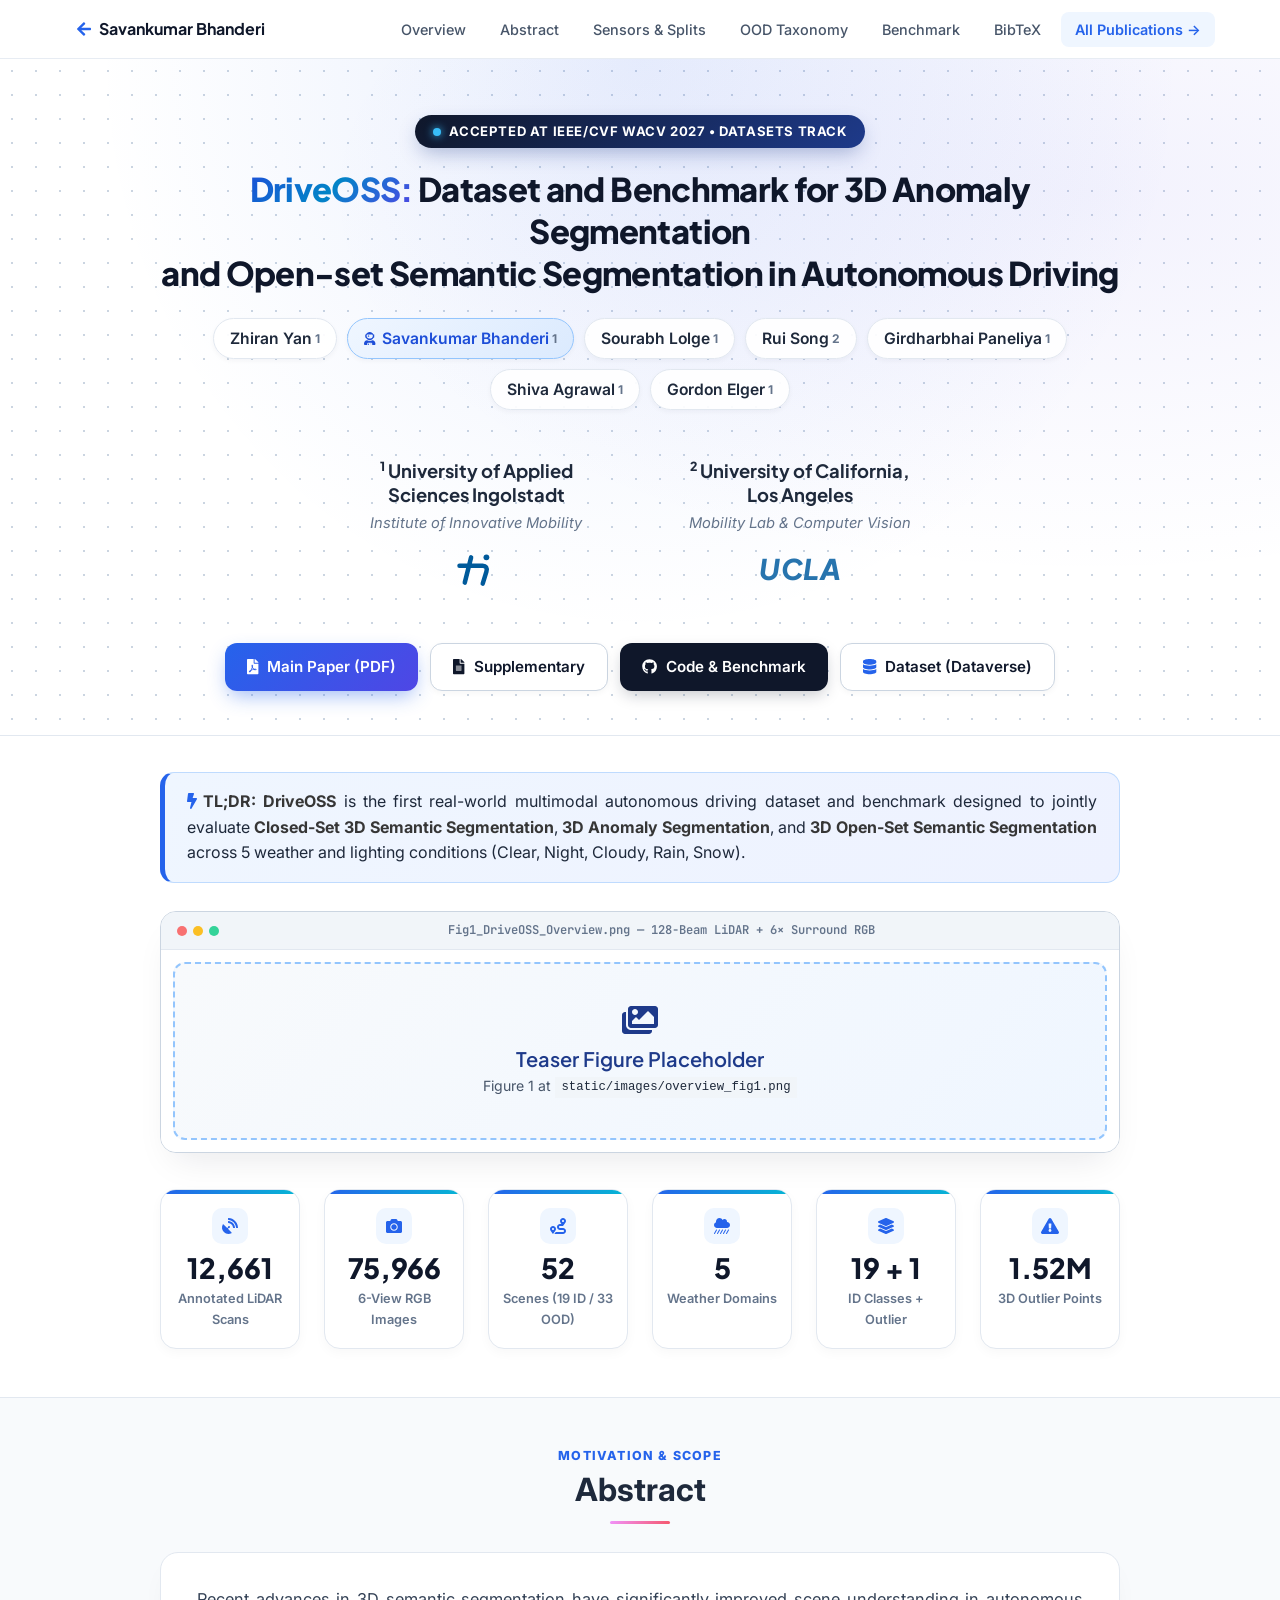
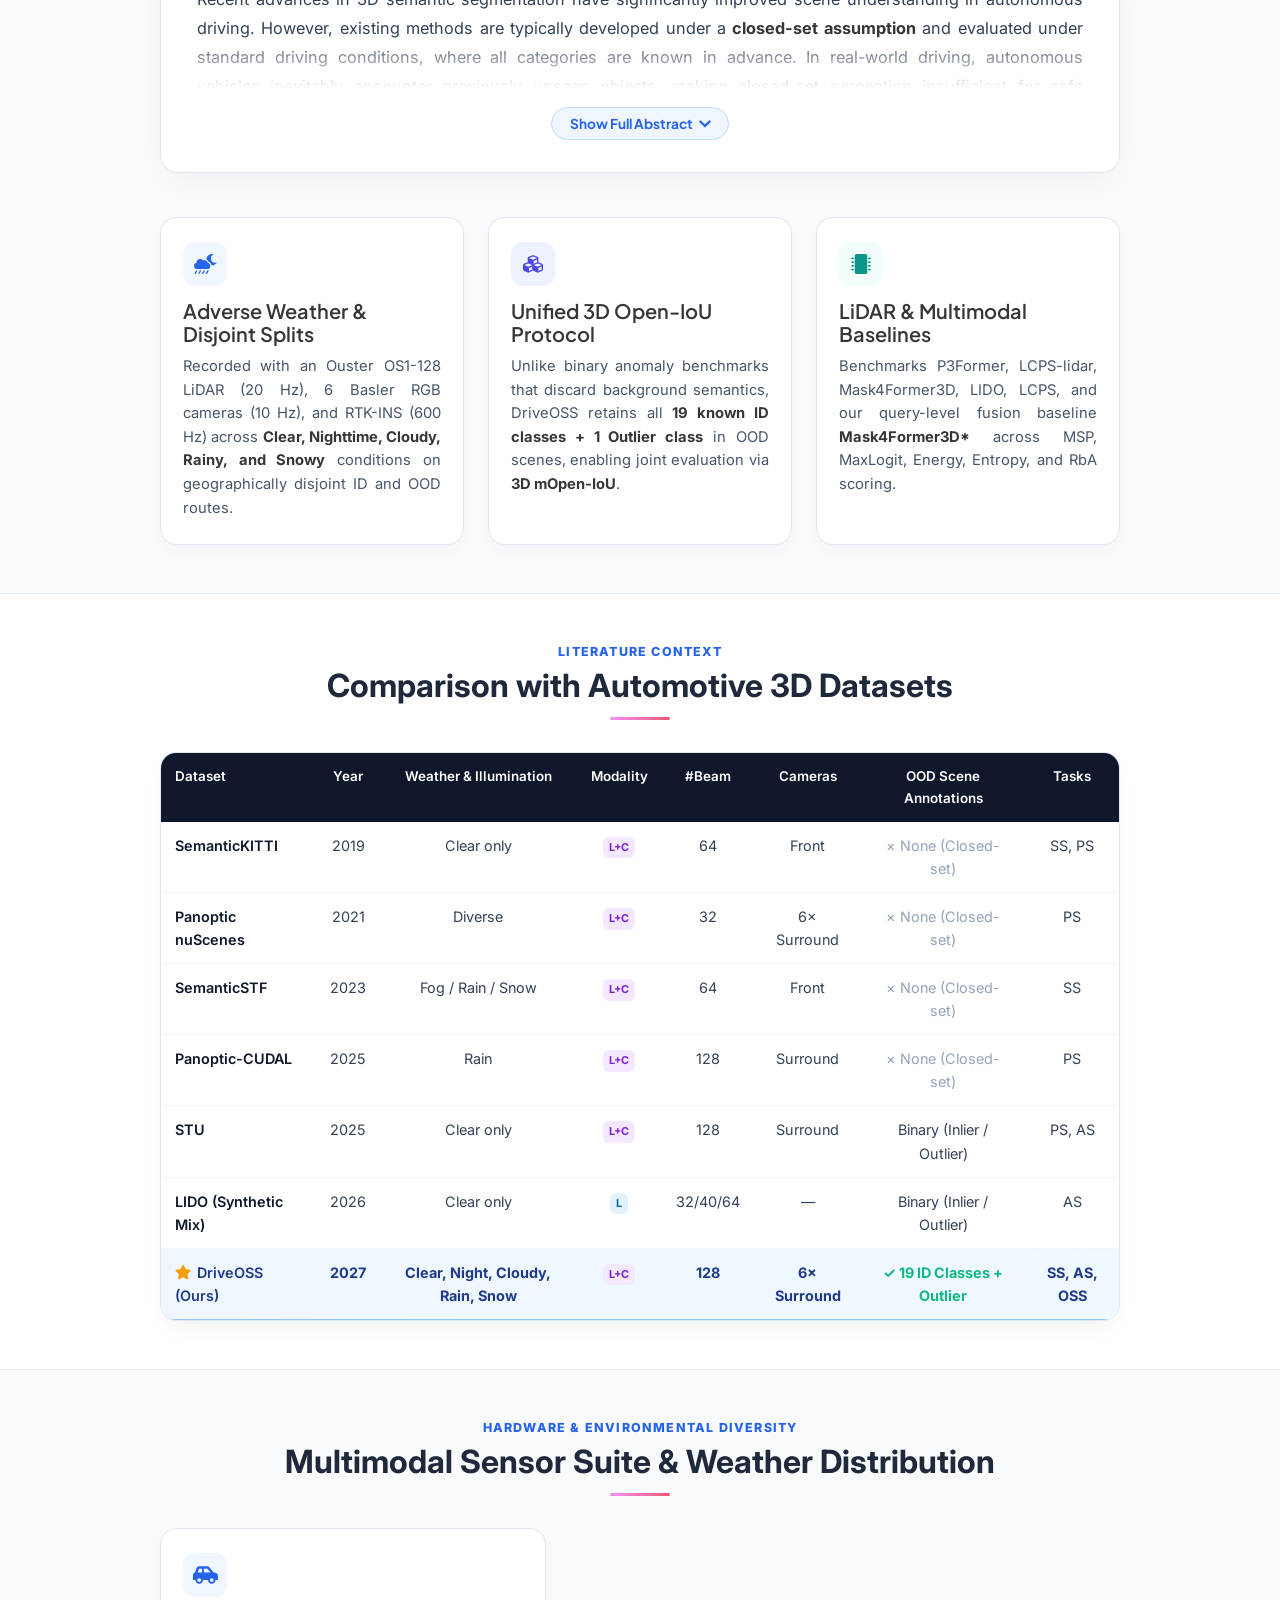
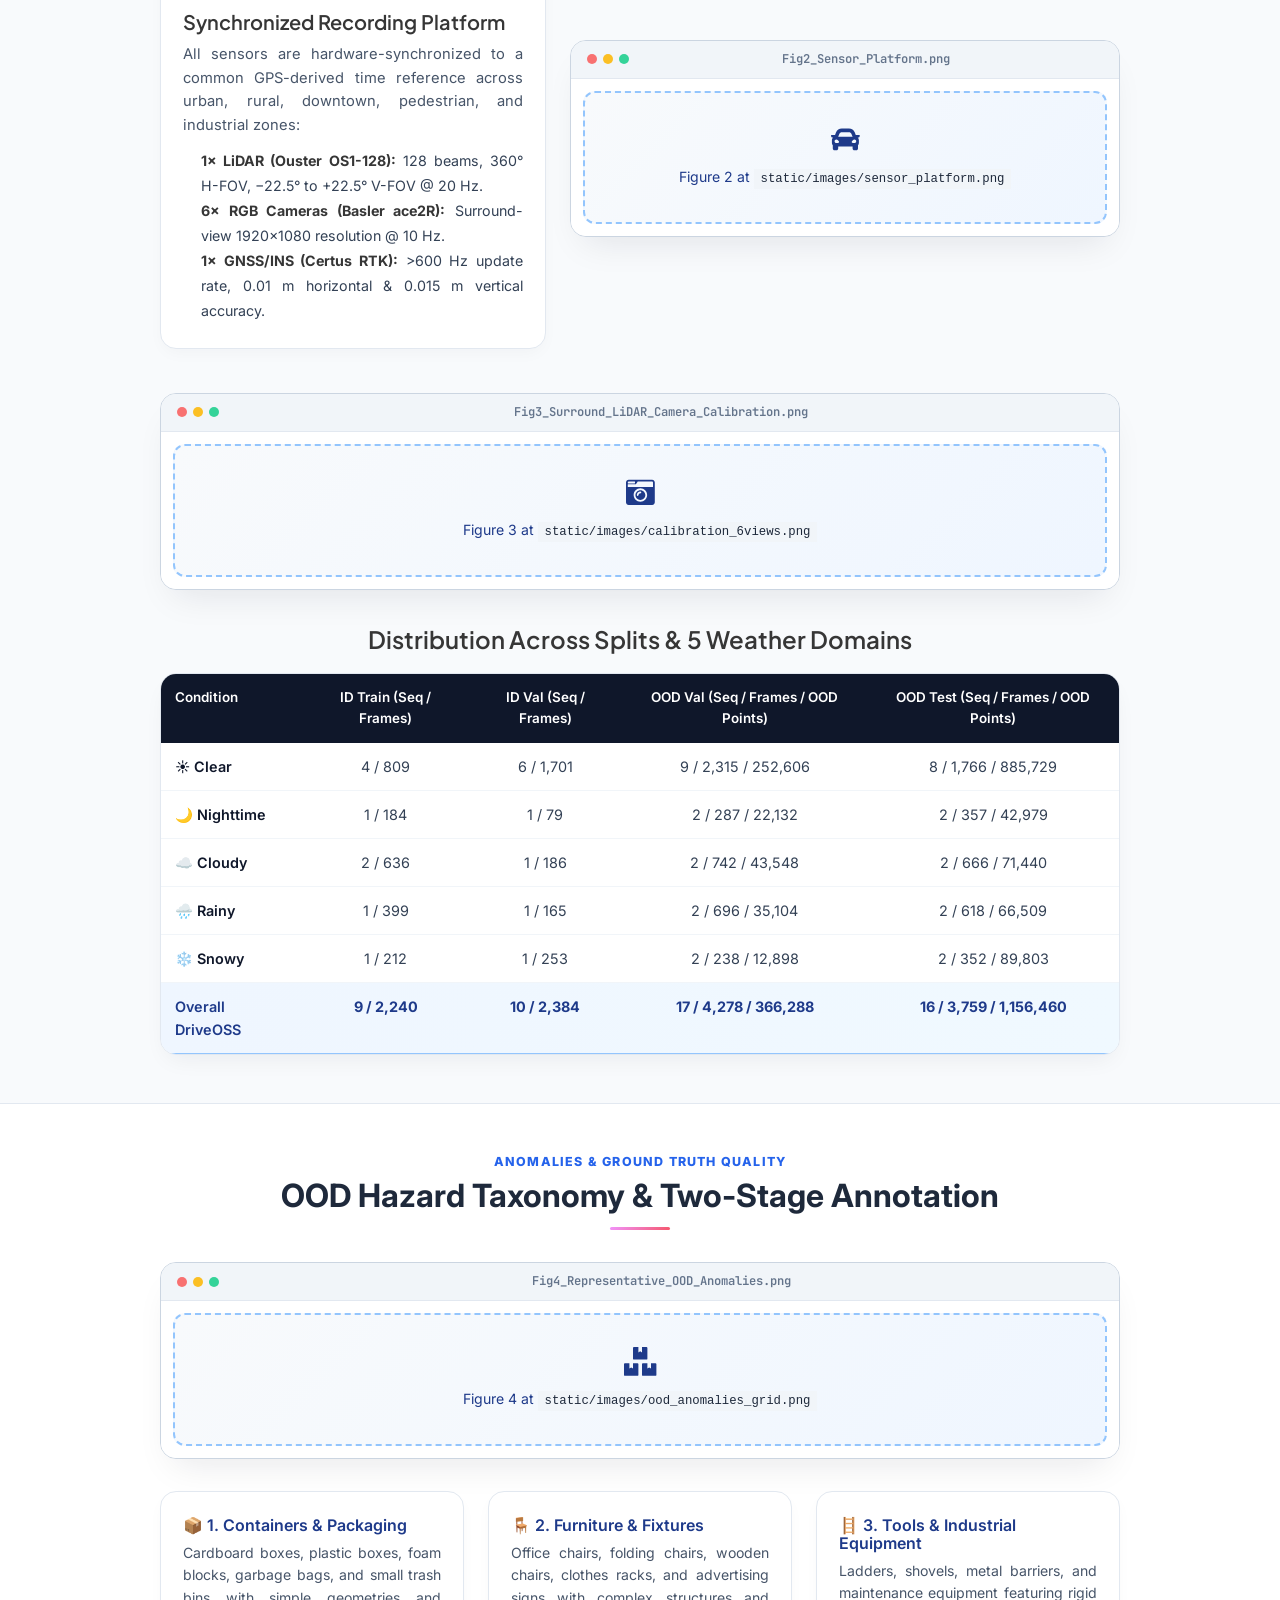
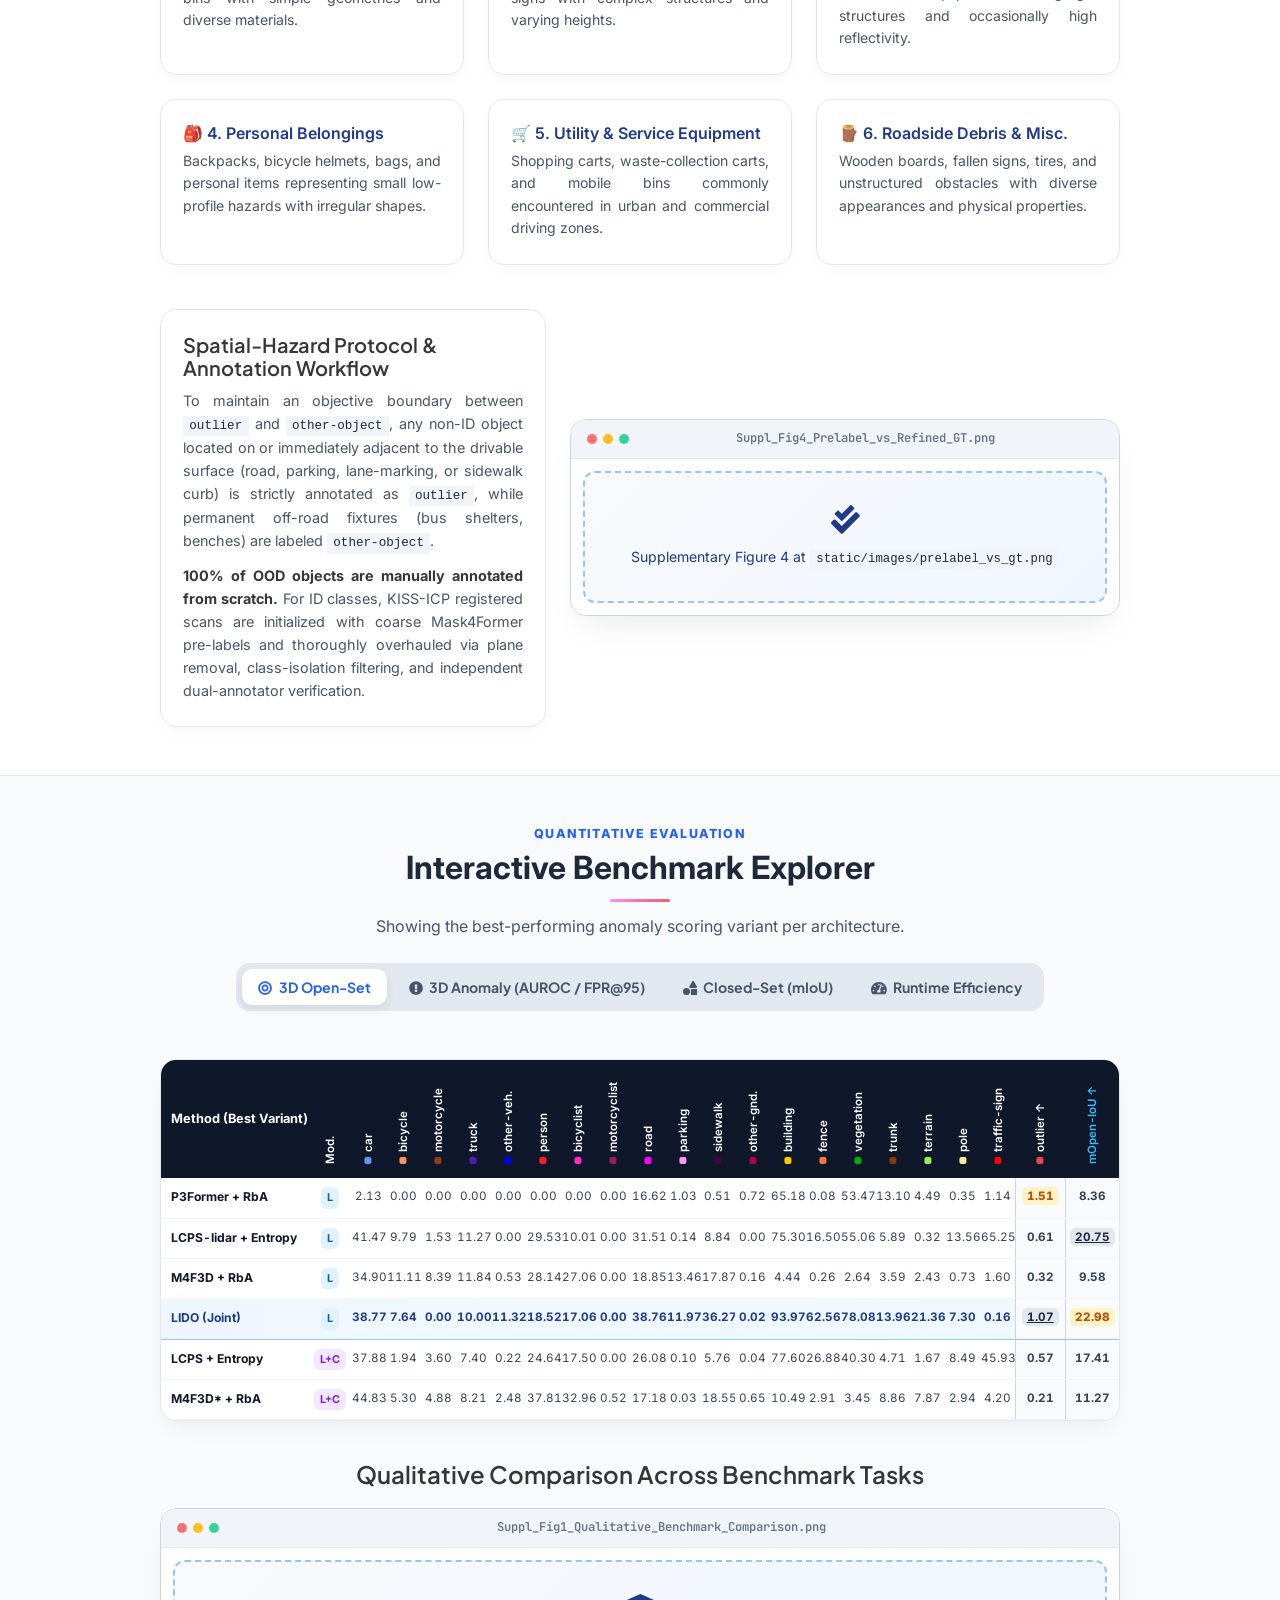
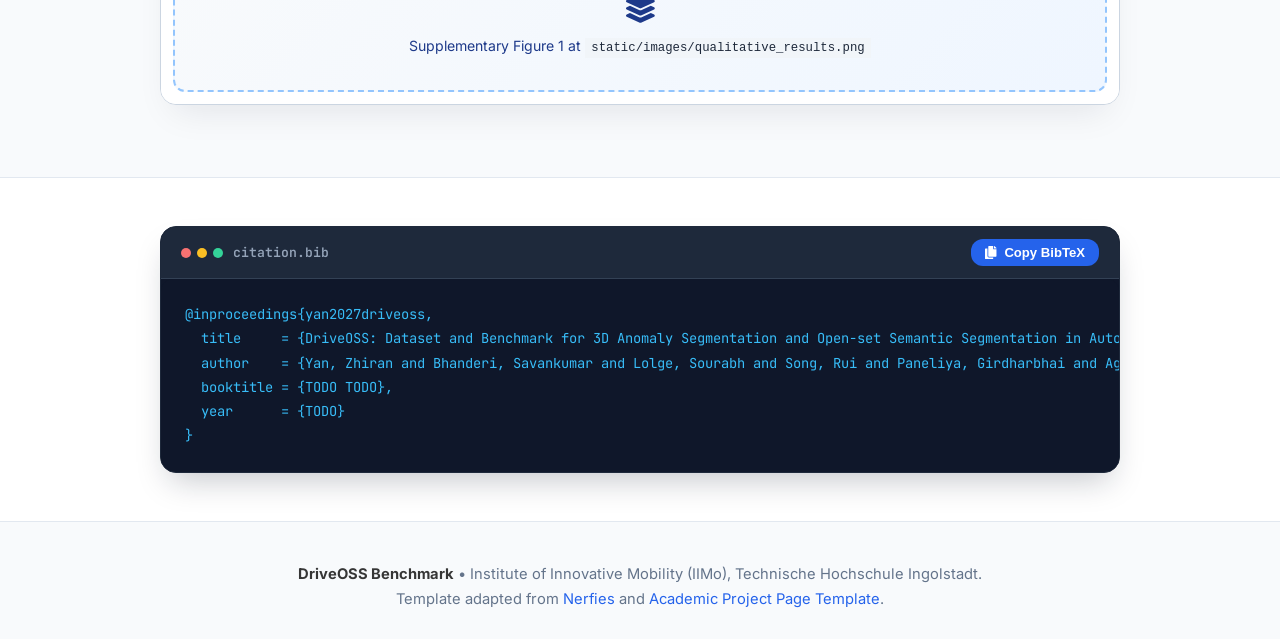
==== publications/2027/driveoss/index.html @ aa3de561 "Update abstract and section headings in index.html" ====
<!DOCTYPE html>
<html lang="en">
<head>
  <meta charset="utf-8">
  <meta name="description" content="DriveOSS: Dataset and Benchmark for 3D Anomaly Segmentation and Open-set Semantic Segmentation in Autonomous Driving (WACV 2027)">
  <meta name="keywords" content="DriveOSS, 3D Open-Set Segmentation, 3D Anomaly Segmentation, LiDAR, Autonomous Driving, WACV 2027">
  <meta name="viewport" content="width=device-width, initial-scale=1">
  <title>DriveOSS | WACV 2027 Dataset & Benchmark</title>

  <!-- Modern Typography -->
  <link rel="preconnect" href="https://fonts.googleapis.com">
  <link rel="preconnect" href="https://fonts.gstatic.com" crossorigin>
  <link href="https://fonts.googleapis.com/css2?family=Inter:ital,wght@0,400;0,500;0,600;0,700;1,400&family=JetBrains+Mono:wght@400;500&family=Plus+Jakarta+Sans:wght@600;700;800&display=swap" rel="stylesheet">

  <!-- Existing Template Dependencies -->
  <link rel="stylesheet" href="static/css/bulma.min.css">
  <link rel="stylesheet" href="static/css/bulma-carousel.min.css">
  <link rel="stylesheet" href="static/css/bulma-slider.min.css">
  <link rel="stylesheet" href="static/css/fontawesome.all.min.css">
  <link rel="stylesheet" href="https://cdn.jsdelivr.net/gh/jpswalsh/academicons@1/css/academicons.min.css">
  <link rel="stylesheet" href="static/css/index.css">

  <style>
    :root {
      --brand-dark: #0f172a;
      --brand-primary: #2563eb;
      --brand-indigo: #4f46e5;
      --surface-bg: #f8fafc;
      --border-subtle: #e2e8f0;
      --text-main: #0f172a;
      --text-muted: #475569;
    }

    body {
      font-family: 'Inter', -apple-system, BlinkMacSystemFont, sans-serif;
      color: var(--text-main);
      background-color: #ffffff;
      overflow-x: hidden;
    }

    h1, h2, h3, h4, .font-heading {
      font-family: 'Plus Jakarta Sans', sans-serif !important;
    }

    /* GLOBAL JUSTIFIED TEXT */
    .abstract-card p,
    .pillar-card p,
    .tldr-banner,
    .justified-text {
      text-align: justify;
      hyphens: auto;
      -webkit-hyphens: auto;
    }

    /* 1. FLOATING GLASS NAVBAR */
    .glass-nav {
      position: sticky;
      top: 0;
      z-index: 1000;
      background: rgba(255, 255, 255, 0.88);
      backdrop-filter: blur(14px);
      -webkit-backdrop-filter: blur(14px);
      border-bottom: 1px solid rgba(226, 232, 240, 0.8);
      padding: 0.65rem 1.5rem;
    }
    .nav-container {
      max-width: 1150px;
      margin: 0 auto;
      display: flex;
      justify-content: space-between;
      align-items: center;
    }
    .nav-brand {
      font-family: 'Plus Jakarta Sans', sans-serif;
      font-weight: 700;
      font-size: 1rem;
      color: var(--brand-dark);
      text-decoration: none;
      display: inline-flex;
      align-items: center;
      gap: 8px;
      padding: 6px 12px;
      border-radius: 8px;
      transition: background 0.2s;
    }
    .nav-brand:hover {
      background: #f1f5f9;
      color: var(--brand-primary);
    }
    .nav-links {
      display: flex;
      gap: 6px;
      align-items: center;
    }
    .nav-links a {
      color: var(--text-muted);
      font-weight: 500;
      font-size: 0.9rem;
      padding: 6px 14px;
      border-radius: 8px;
      text-decoration: none;
      transition: all 0.2s;
    }
    .nav-links a:hover {
      color: var(--brand-primary);
      background: #f1f5f9;
    }
    .nav-links a.nav-cta {
      background: #eff6ff;
      color: var(--brand-primary);
      font-weight: 600;
    }

    /* 2. ARCHITECTURAL HERO SECTION */
    .hero-mesh {
      position: relative;
      background-color: #ffffff;
      background-image: 
        radial-gradient(at 50% 0%, rgba(37, 99, 235, 0.10) 0px, transparent 60%),
        radial-gradient(at 85% 20%, rgba(79, 70, 229, 0.07) 0px, transparent 50%),
        radial-gradient(#cbd5e1 1px, transparent 1px);
      background-size: 100% 100%, 100% 100%, 24px 24px;
      padding: 3.5rem 1.5rem 2.75rem;
      border-bottom: 1px solid var(--border-subtle);
    }

    .conf-badge {
      display: inline-flex;
      align-items: center;
      gap: 8px;
      background: linear-gradient(135deg, #0f172a 0%, #1e3a8a 100%);
      color: #ffffff;
      padding: 6px 18px;
      border-radius: 999px;
      font-size: 0.82rem;
      font-weight: 700;
      letter-spacing: 0.6px;
      text-transform: uppercase;
      box-shadow: 0 8px 20px -4px rgba(30, 58, 138, 0.35);
      margin-bottom: 1.25rem;
    }
    .conf-badge .dot {
      width: 8px;
      height: 8px;
      background: #38bdf8;
      border-radius: 50%;
      box-shadow: 0 0 8px #38bdf8;
    }

    /* 2-Line Balanced Title */
    .hero-title {
      font-size: 2.05rem !important;
      font-weight: 800 !important;
      line-height: 1.28 !important;
      letter-spacing: -0.02em;
      color: #0f172a;
      max-width: 1080px;
      margin: 0 auto 1.5rem !important;
    }
    .gradient-brand {
      background: linear-gradient(135deg, #1d4ed8 0%, #0284c7 50%, #4f46e5 100%);
      -webkit-background-clip: text;
      -webkit-text-fill-color: transparent;
    }

    /* 3. AUTHOR PILLS WITH LEFT-TO-RIGHT UNDERLINE & LIFT ANIMATION */
    .authors-wrap {
      display: flex;
      flex-wrap: wrap;
      justify-content: center;
      gap: 10px;
      max-width: 960px;
      margin: 0 auto 1.75rem;
    }
    .author-chip {
      position: relative;
      overflow: hidden;
      background: rgba(255, 255, 255, 0.92);
      border: 1px solid #e2e8f0;
      padding: 7px 16px;
      border-radius: 999px;
      font-size: 0.98rem;
      font-weight: 600;
      color: #1e293b;
      box-shadow: 0 2px 5px rgba(15, 23, 42, 0.04);
      cursor: pointer;
      transition: all 0.28s cubic-bezier(0.34, 1.56, 0.64, 1);
      text-decoration: none !important;
      display: inline-flex;
      align-items: center;
    }
    .author-chip span.author-name {
      position: relative;
      z-index: 1;
      transition: color 0.25s ease;
    }
    /* Left-to-Right Animated Underline inside Author Pill */
    .author-chip span.author-name::after {
      content: '';
      position: absolute;
      left: 0;
      bottom: -2px;
      width: 0%;
      height: 2px;
      background: linear-gradient(90deg, #2563eb, #ec4899);
      border-radius: 2px;
      transition: width 0.3s cubic-bezier(0.4, 0, 0.2, 1);
    }
    .author-chip:hover {
      transform: translateY(-4px) scale(1.03);
      border-color: #93c5fd;
      background: #ffffff;
      box-shadow: 0 10px 20px -5px rgba(37, 99, 235, 0.18);
    }
    .author-chip:hover span.author-name {
      color: #2563eb;
    }
    .author-chip:hover span.author-name::after {
      width: 100%;
    }
    .author-chip.is-self {
      background: linear-gradient(135deg, #eff6ff 0%, #dbeafe 100%);
      border-color: #93c5fd;
      color: #1d4ed8;
    }
    .author-chip sup {
      color: #64748b;
      font-weight: 700;
      margin-left: 3px;
      font-size: 0.75rem;
    }

    /* 4. MARKUS-42 STYLE AFFILIATION CARDS WITH PILL HOVER & LEFT-TO-RIGHT SWEEP */
    .affiliations-grid {
      display: flex;
      justify-content: center;
      align-items: stretch;
      flex-wrap: wrap;
      gap: 2.5rem;
      margin: 0.5rem auto 2rem;
      max-width: 780px;
    }
    .affiliation-card {
      position: relative;
      overflow: hidden;
      display: flex;
      flex-direction: column;
      align-items: center;
      justify-content: space-between;
      padding: 1.15rem 2rem;
      border-radius: 16px;
      background: transparent;
      border: 1px solid transparent;
      text-decoration: none !important;
      transition: all 0.3s cubic-bezier(0.4, 0, 0.2, 1);
      min-width: 280px;
      cursor: pointer;
    }
    /* Left-to-Right Bottom Underline Sweep on the Pill */
    .affiliation-card::after {
      content: '';
      position: absolute;
      bottom: 0;
      left: 0;
      width: 0%;
      height: 3.5px;
      background: linear-gradient(90deg, #2563eb 0%, #06b6d4 50%, #ec4899 100%);
      transition: width 0.35s cubic-bezier(0.4, 0, 0.2, 1);
    }
    .affiliation-card:hover {
      background: #ffffff;
      border-color: #e2e8f0;
      box-shadow: 0 12px 30px -8px rgba(15, 23, 42, 0.10);
      transform: translateY(-4px);
    }
    .affiliation-card:hover::after {
      width: 100%;
    }
    .affiliation-title {
      font-family: 'Plus Jakarta Sans', sans-serif;
      font-size: 1.15rem;
      font-weight: 700;
      color: #1e293b !important;
      line-height: 1.32;
      text-align: center;
      margin-bottom: 0.3rem;
      transition: color 0.25s ease;
    }
    .affiliation-card:hover .affiliation-title {
      color: #2563eb !important;
    }
    .affiliation-title sup {
      font-size: 0.78rem;
      font-weight: 800;
      margin-right: 3px;
    }
    .affiliation-dept {
      font-family: 'Inter', sans-serif;
      font-size: 0.92rem;
      font-style: italic;
      color: #64748b !important;
      text-align: center;
      margin-bottom: 0.85rem;
      transition: color 0.25s ease;
    }
    .affiliation-card:hover .affiliation-dept {
      color: #1e293b !important;
    }
    .affiliation-logo {
      height: 42px;
      width: 100%;
      display: flex;
      align-items: center;
      justify-content: center;
      margin: 0 auto;
    }
    .affiliation-logo svg,
    .affiliation-logo img {
      height: 38px;
      width: auto;
      display: block;
      margin: 0 auto;
      transition: transform 0.25s ease;
    }
    .affiliation-card:hover .affiliation-logo svg,
    .affiliation-card:hover .affiliation-logo img {
      transform: scale(1.06);
    }

    /* 5. ACTION BUTTONS */
    .cta-group {
      display: flex;
      flex-wrap: wrap;
      justify-content: center;
      gap: 12px;
    }
    .btn-modern {
      display: inline-flex;
      align-items: center;
      gap: 9px;
      padding: 11px 22px;
      border-radius: 12px;
      font-weight: 600;
      font-size: 0.95rem;
      text-decoration: none !important;
      transition: all 0.25s cubic-bezier(0.4, 0, 0.2, 1);
    }
    .btn-modern:hover { transform: translateY(-3px); }
    .btn-primary-grad {
      background: linear-gradient(135deg, #2563eb 0%, #4f46e5 100%);
      color: #ffffff !important;
      box-shadow: 0 8px 20px -4px rgba(37, 99, 235, 0.45);
    }
    .btn-dark-sleek {
      background: #0f172a;
      color: #ffffff !important;
      box-shadow: 0 6px 16px -3px rgba(15, 23, 42, 0.25);
    }
    .btn-outline-glass {
      background: #ffffff;
      color: #0f172a !important;
      border: 1.5px solid #cbd5e1;
      box-shadow: 0 2px 6px rgba(0,0,0,0.04);
    }
    .btn-outline-glass:hover {
      border-color: #2563eb;
      color: #2563eb !important;
    }

    /* 6. SHOWCASE MEDIA FRAMES */
    .media-window {
      background: #ffffff;
      border-radius: 16px;
      border: 1px solid #cbd5e1;
      box-shadow: 0 18px 36px -14px rgba(15, 23, 42, 0.10);
      overflow: hidden;
      margin-bottom: 1.5rem;
    }
    .media-window-bar {
      background: #f1f5f9;
      padding: 9px 16px;
      border-bottom: 1px solid #e2e8f0;
      display: flex;
      align-items: center;
      justify-content: space-between;
    }
    .window-dots { display: flex; gap: 6px; }
    .window-dots span { width: 10px; height: 10px; border-radius: 50%; }
    .dot-red { background: #f87171; }
    .dot-amber { background: #fbbf24; }
    .dot-green { background: #34d399; }
    .window-title {
      font-size: 0.76rem;
      font-weight: 600;
      color: #64748b;
      font-family: 'JetBrains Mono', monospace;
    }
    .media-body { padding: 12px; background: #ffffff; }
    .media-body img { width: 100%; border-radius: 8px; display: block; }
    .img-fallback {
      background: linear-gradient(135deg, #f8fafc 0%, #eff6ff 100%);
      border: 2px dashed #93c5fd;
      border-radius: 12px;
      padding: 2.5rem 1.5rem;
      text-align: center;
      color: #1e3a8a;
    }

    /* 7. METRIC BENTO CARDS */
    .metric-bento {
      background: #ffffff;
      border-radius: 16px;
      padding: 18px 12px;
      border: 1px solid #e2e8f0;
      box-shadow: 0 4px 12px rgba(0, 0, 0, 0.03);
      text-align: center;
      height: 100%;
      transition: all 0.25s ease;
      position: relative;
      overflow: hidden;
    }
    .metric-bento::before {
      content: '';
      position: absolute;
      top: 0; left: 0; right: 0; height: 4px;
      background: linear-gradient(90deg, #2563eb, #06b6d4);
    }
    .metric-bento:hover {
      transform: translateY(-4px);
      box-shadow: 0 12px 24px -6px rgba(37, 99, 235, 0.14);
      border-color: #bfdbfe;
    }
    .metric-icon {
      width: 36px; height: 36px; border-radius: 10px;
      background: #eff6ff; color: #2563eb;
      display: inline-flex; align-items: center; justify-content: center;
      font-size: 1rem; margin-bottom: 8px;
    }
    .metric-value {
      font-family: 'Plus Jakarta Sans', sans-serif;
      font-size: 1.75rem; font-weight: 800; color: #0f172a; line-height: 1.15;
    }
    .metric-title {
      font-size: 0.8rem; font-weight: 600; color: #64748b; margin-top: 5px;
    }

    /* 8. EXPANDABLE ABSTRACT & PILLARS */
    .tldr-banner {
      background: linear-gradient(135deg, #eff6ff 0%, #eef2ff 100%);
      border: 1px solid #bfdbfe;
      border-left: 5px solid #2563eb;
      border-radius: 14px;
      padding: 16px 22px;
      margin-bottom: 1.75rem;
      font-size: 1rem;
      color: #1e293b;
    }
    .abstract-card {
      background: #ffffff;
      border-radius: 18px;
      padding: 2rem 2.25rem;
      border: 1px solid #e2e8f0;
      box-shadow: 0 12px 30px -10px rgba(15, 23, 42, 0.06);
      font-size: 1.02rem;
      line-height: 1.78;
      color: #334155;
    }
    .abstract-collapsible {
      position: relative;
      max-height: 110px;
      overflow: hidden;
      transition: max-height 0.45s cubic-bezier(0.4, 0, 0.2, 1);
    }
    .abstract-collapsible.expanded {
      max-height: 900px;
    }
    .abstract-fade {
      position: absolute;
      bottom: 0; left: 0; right: 0; height: 60px;
      background: linear-gradient(to bottom, rgba(255,255,255,0), rgba(255,255,255,1) 90%);
      pointer-events: none;
      transition: opacity 0.3s ease;
    }
    .abstract-collapsible.expanded + .abstract-fade { opacity: 0; }
    .abstract-toggle-wrap { text-align: center; margin-top: 12px; }
    .btn-expand-abstract {
      background: #eff6ff; color: #2563eb; border: 1px solid #bfdbfe;
      padding: 7px 18px; border-radius: 999px;
      font-family: 'Plus Jakarta Sans', sans-serif;
      font-size: 0.85rem; font-weight: 700; cursor: pointer;
      display: inline-flex; align-items: center; gap: 6px;
      transition: all 0.2s ease;
    }
    .btn-expand-abstract:hover { background: #dbeafe; transform: translateY(-1px); }

    .pillar-card {
      background: #ffffff;
      border-radius: 16px;
      padding: 24px 22px;
      border: 1px solid #e2e8f0;
      box-shadow: 0 6px 18px -4px rgba(15, 23, 42, 0.04);
      height: 100%;
      transition: all 0.25s ease;
    }
    .pillar-card:hover {
      transform: translateY(-4px);
      border-color: #93c5fd;
      box-shadow: 0 14px 28px -8px rgba(37, 99, 235, 0.12);
    }
    .pillar-icon-box {
      width: 44px; height: 44px; border-radius: 12px;
      display: inline-flex; align-items: center; justify-content: center;
      font-size: 1.25rem; margin-bottom: 14px;
    }
    .icon-blue { background: #eff6ff; color: #2563eb; }
    .icon-indigo { background: #eef2ff; color: #4f46e5; }
    .icon-teal { background: #f0fdfa; color: #0d9488; }

    /* 9. BENCHMARK TABLES (ZERO HORIZONTAL SCROLL ON 19-CLASS OPEN-SET) */
    .section-bg-slate {
      background-color: #f8fafc;
      border-top: 1px solid #e2e8f0;
      border-bottom: 1px solid #e2e8f0;
    }
    .section-eyebrow {
      text-transform: uppercase;
      letter-spacing: 1.2px;
      font-size: 0.78rem;
      font-weight: 800;
      color: #2563eb;
      margin-bottom: 6px;
      display: block;
    }
    .pill-tabs {
      display: inline-flex;
      flex-wrap: wrap;
      justify-content: center;
      gap: 6px;
      background: #e2e8f0;
      padding: 6px;
      border-radius: 14px;
      margin-bottom: 1.5rem;
    }
    .pill-tab-btn {
      background: transparent; border: none; color: #475569;
      font-family: 'Plus Jakarta Sans', sans-serif;
      font-weight: 700; font-size: 0.88rem;
      padding: 9px 16px; border-radius: 10px;
      cursor: pointer; transition: all 0.2s ease;
    }
    .pill-tab-btn.active {
      background: #ffffff; color: #2563eb;
      box-shadow: 0 4px 10px rgba(15, 23, 42, 0.08);
    }
    .tab-pane { display: none; }
    .tab-pane.active { display: block; animation: fadeInUp 0.3s ease-out; }

    .modern-table-card {
      background: #ffffff;
      border-radius: 16px;
      border: 1px solid #e2e8f0;
      box-shadow: 0 10px 25px -8px rgba(15, 23, 42, 0.07);
      overflow: hidden;
    }
    .modern-table {
      width: 100%;
      border-collapse: collapse;
      font-size: 0.9rem;
    }
    .modern-table thead th {
      background: #0f172a; color: #ffffff;
      font-weight: 600; padding: 13px 14px;
      text-align: center; font-size: 0.84rem;
    }
    .modern-table thead th:first-child { text-align: left; }
    .modern-table tbody td {
      padding: 12px 14px; border-bottom: 1px solid #f1f5f9;
      text-align: center; color: #334155;
    }
    .modern-table tbody td:first-child {
      text-align: left; font-weight: 600; color: #0f172a;
    }
    .modern-table tbody tr:hover { background-color: #f8fafc; }
    .ours-row {
      background: linear-gradient(90deg, #eff6ff 0%, #f0f9ff 100%) !important;
      font-weight: 700;
    }
    .ours-row td {
      color: #1e3a8a !important;
      border-top: 1.5px solid #93c5fd !important;
      border-bottom: 1.5px solid #93c5fd !important;
    }

    /* ZERO-SCROLL 22-COLUMN FULL-CLASS TABLE */
    .fit-all-table {
      width: 100%;
      table-layout: fixed;
      border-collapse: collapse;
      font-size: 0.73rem;
      font-variant-numeric: tabular-nums;
    }
    .fit-all-table col.col-method { width: 15.5%; }
    .fit-all-table col.col-mod { width: 4.3%; }
    .fit-all-table col.col-cls { width: 3.65%; }
    .fit-all-table col.col-out { width: 5.2%; }
    .fit-all-table col.col-mean { width: 5.6%; }

    .fit-all-table thead th {
      background: #0f172a;
      color: #ffffff;
      padding: 8px 1px;
      vertical-align: bottom;
      text-align: center;
      border: none;
    }
    .fit-all-table thead th:first-child {
      text-align: left;
      padding-left: 10px;
      vertical-align: middle;
      font-size: 0.8rem;
    }
    .th-vert {
      writing-mode: vertical-rl;
      transform: rotate(180deg);
      white-space: nowrap;
      display: inline-flex;
      align-items: center;
      gap: 5px;
      font-weight: 600;
      font-size: 0.72rem;
      height: 96px;
      margin: 0 auto;
    }
    .cls-dot {
      width: 7px; height: 7px; border-radius: 2px;
      display: inline-block; flex-shrink: 0;
    }
    .fit-all-table tbody td {
      padding: 9px 1px;
      border-bottom: 1px solid #f1f5f9;
      text-align: center;
      color: #334155;
      overflow: hidden;
    }
    .fit-all-table tbody td:first-child {
      text-align: left;
      padding-left: 10px;
      font-weight: 700;
      color: #0f172a;
      white-space: nowrap;
      font-size: 0.76rem;
    }
    .fit-all-table tbody tr:hover { background-color: #f1f5f9; }
    .fit-all-table td.col-summary {
      background: #f8fafc;
      font-weight: 700;
      border-left: 1.5px solid #cbd5e1;
    }

    .tag-mod {
      display: inline-block; padding: 2px 6px;
      border-radius: 6px; font-size: 0.68rem; font-weight: 700;
    }
    .tag-l { background: #e0f2fe; color: #0369a1; }
    .tag-lc { background: #f3e8ff; color: #7e22ce; }
    .check-yes { color: #10b981; font-weight: 700; }
    .check-no { color: #94a3b8; }
    .gold-medal {
      background: #fef3c7; color: #b45309;
      padding: 2px 5px; border-radius: 5px; font-weight: 800;
    }
    .silver-medal {
      background: #e2e8f0; color: #1e293b;
      padding: 2px 5px; border-radius: 5px; font-weight: 700;
      text-decoration: underline;
    }

    /* 10. DARK MODE TERMINAL BIBTEX */
    .terminal-card {
      background: #0f172a !important;
      border-radius: 16px;
      border: 1px solid #1e293b;
      box-shadow: 0 16px 32px -10px rgba(15, 23, 42, 0.25);
      overflow: hidden;
    }
    .terminal-header {
      background: #1e293b; padding: 12px 20px;
      display: flex; justify-content: space-between; align-items: center;
      border-bottom: 1px solid #334155;
    }
    .terminal-card pre {
      background: #0f172a !important; border: none !important;
      margin: 0 !important; padding: 1.5rem !important; color: #e2e8f0 !important;
    }
    .terminal-card code {
      background: transparent !important; color: #38bdf8 !important;
      font-family: 'JetBrains Mono', monospace !important;
      font-size: 0.86rem !important; line-height: 1.65;
    }
  </style>

  <script src="https://ajax.googleapis.com/ajax/libs/jquery/3.5.1/jquery.min.js"></script>
  <script defer src="static/js/fontawesome.all.min.js"></script>
  <script src="static/js/bulma-carousel.min.js"></script>
  <script src="static/js/bulma-slider.min.js"></script>
  <script src="static/js/index.js"></script>
</head>
<body>

  <!-- 1. STICKY GLASSMORPHIC NAVIGATION BAR -->
  <header class="glass-nav">
    <div class="nav-container">
      <a class="nav-brand" href="https://bhanderisavan.github.io">
        <i class="fas fa-arrow-left" style="color: #2563eb;"></i>
        <span>Savankumar Bhanderi</span>
      </a>
      <nav class="nav-links">
        <a href="#overview">Overview</a>
        <a href="#contributions">Abstract</a>
        <a href="#sensors">Sensors &amp; Splits</a>
        <a href="#taxonomy">OOD Taxonomy</a>
        <a href="#benchmark">Benchmark</a>
        <a href="#BibTeX">BibTeX</a>
        <a href="https://bhanderisavan.github.io/publications" class="nav-cta">All Publications &rarr;</a>
      </nav>
    </div>
  </header>

  <!-- 2. HERO HEADER -->
  <section class="hero-mesh">
    <div class="container is-max-desktop has-text-centered">
      
      <div class="conf-badge">
        <span class="dot"></span>
        <span>Accepted at IEEE/CVF WACV 2027 &bull; Datasets Track</span>
      </div>

      <h1 class="hero-title">
        <span class="gradient-brand">DriveOSS:</span> Dataset and Benchmark for 3D Anomaly Segmentation<br>
        and Open-set Semantic Segmentation in Autonomous Driving
      </h1>

      <!-- Interactive Author Chips with Hover Lift & Left-to-Right Underline -->
      <div class="authors-wrap">
        <a href="#overview" class="author-chip"><span class="author-name">Zhiran Yan</span><sup>1</sup></a>
        <a href="https://bhanderisavan.github.io" class="author-chip is-self">
          <i class="fas fa-user-astronaut" style="margin-right:6px; font-size:0.82rem;"></i>
          <span class="author-name">Savankumar Bhanderi</span><sup>1</sup>
        </a>
        <a href="#overview" class="author-chip"><span class="author-name">Sourabh Lolge</span><sup>1</sup></a>
        <a href="#overview" class="author-chip"><span class="author-name">Rui Song</span><sup>2</sup></a>
        <a href="#overview" class="author-chip"><span class="author-name">Girdharbhai Paneliya</span><sup>1</sup></a>
        <a href="#overview" class="author-chip"><span class="author-name">Shiva Agrawal</span><sup>1</sup></a>
        <a href="#overview" class="author-chip"><span class="author-name">Gordon Elger</span><sup>1</sup></a>
      </div>

      <!-- Markus-42 Style Institution Cards (Normal by default -> Pill + Left-to-Right Underline on Hover) -->
      <div class="affiliations-grid">
        
        <!-- 1: THI Ingolstadt -->
        <a href="https://www.thi.de/en/research/iimo-institute-of-innovative-mobility/" target="_blank" class="affiliation-card">
          <div>
            <div class="affiliation-title">
              <sup>1</sup>University of Applied<br>Sciences Ingolstadt
            </div>
            <div class="affiliation-dept">
              Institute of Innovative Mobility
            </div>
          </div>
          <div class="affiliation-logo">
            <svg viewBox="0 0 100 72" height="38" fill="none" xmlns="http://www.w3.org/2000/svg">
              <path d="M40 12L28 60M18 28H62C68 28 71 32 69 39L62 62" stroke="#005A9B" stroke-width="8.5" stroke-linecap="round" stroke-linejoin="round"/>
              <circle cx="69" cy="12" r="5.5" fill="#005A9B"/>
            </svg>
          </div>
        </a>

        <!-- 2: UCLA -->
        <a href="https://mobility-lab.seas.ucla.edu/" target="_blank" class="affiliation-card">
          <div>
            <div class="affiliation-title">
              <sup>2</sup>University of California,<br>Los Angeles
            </div>
            <div class="affiliation-dept">
              Mobility Lab &amp; Computer Vision
            </div>
          </div>
          <div class="affiliation-logo">
            <svg viewBox="0 0 150 48" height="36" xmlns="http://www.w3.org/2000/svg">
              <text x="50%" y="36" text-anchor="middle" fill="#2774AE" font-family="'Plus Jakarta Sans', Arial, sans-serif" font-weight="800" font-style="italic" font-size="36" letter-spacing="1">UCLA</text>
            </svg>
          </div>
        </a>

      </div>

      <!-- Action Buttons -->
      <div class="cta-group">
        <a href="static/pdfs/DriveOSS_WACV2027.pdf" target="_blank" class="btn-modern btn-primary-grad">
          <i class="fas fa-file-pdf"></i>
          <span>Main Paper (PDF)</span>
        </a>
        <a href="static/pdfs/DriveOSS_Supp_WACV2027.pdf" target="_blank" class="btn-modern btn-outline-glass">
          <i class="fas fa-file-alt"></i>
          <span>Supplementary</span>
        </a>
        <a href="https://github.com/bhanderisavan/DriveOSS" target="_blank" class="btn-modern btn-dark-sleek">
          <i class="fab fa-github"></i>
          <span>Code &amp; Benchmark</span>
        </a>
        <a href="https://dataverse.harvard.edu/" target="_blank" class="btn-modern btn-outline-glass">
          <i class="fas fa-database" style="color:#2563eb;"></i>
          <span>Dataset (Dataverse)</span>
        </a>
      </div>

    </div>
  </section>

  <!-- 3. TEASER SHOWCASE & BENTO STATS -->
  <section class="section" id="overview" style="padding-top: 2.25rem;">
    <div class="container is-max-desktop">

      <div class="tldr-banner">
        <strong><i class="fas fa-bolt" style="color:#2563eb; margin-right:6px;"></i>TL;DR:</strong>
        <strong>DriveOSS</strong> is the first real-world multimodal autonomous driving dataset and benchmark designed to jointly evaluate <strong>Closed-Set 3D Semantic Segmentation</strong>, <strong>3D Anomaly Segmentation</strong>, and <strong>3D Open-Set Semantic Segmentation</strong> across 5 weather and lighting conditions (Clear, Night, Cloudy, Rain, Snow).
      </div>

      <div class="media-window">
        <div class="media-window-bar">
          <div class="window-dots"><span class="dot-red"></span><span class="dot-amber"></span><span class="dot-green"></span></div>
          <span class="window-title">Fig1_DriveOSS_Overview.png &mdash; 128-Beam LiDAR + 6&times; Surround RGB</span>
          <span></span>
        </div>
        <div class="media-body">
          <img src="static/images/overview_fig1.png" alt="DriveOSS Overview"
               onerror="this.style.display='none'; this.nextElementSibling.style.display='block';">
          <div class="img-fallback" style="display:none;">
            <i class="fas fa-images" style="font-size: 2rem; margin-bottom: 8px;"></i>
            <h4 class="title is-5" style="margin-bottom: 4px; color:#1e3a8a;">Teaser Figure Placeholder</h4>
            <p style="font-size: 0.88rem; color:#475569;"> Figure 1 at <code>static/images/overview_fig1.png</code></p>
          </div>
        </div>
      </div>

      <div class="columns is-multiline" style="margin-top: 1.25rem;">
        <div class="column is-2-desktop is-4-tablet is-6-mobile">
          <div class="metric-bento">
            <div class="metric-icon"><i class="fas fa-satellite-dish"></i></div>
            <div class="metric-value">12,661</div>
            <div class="metric-title">Annotated LiDAR Scans</div>
          </div>
        </div>
        <div class="column is-2-desktop is-4-tablet is-6-mobile">
          <div class="metric-bento">
            <div class="metric-icon"><i class="fas fa-camera"></i></div>
            <div class="metric-value">75,966</div>
            <div class="metric-title">6-View RGB Images</div>
          </div>
        </div>
        <div class="column is-2-desktop is-4-tablet is-6-mobile">
          <div class="metric-bento">
            <div class="metric-icon"><i class="fas fa-route"></i></div>
            <div class="metric-value">52</div>
            <div class="metric-title">Scenes (19 ID / 33 OOD)</div>
          </div>
        </div>
        <div class="column is-2-desktop is-4-tablet is-6-mobile">
          <div class="metric-bento">
            <div class="metric-icon"><i class="fas fa-cloud-showers-heavy"></i></div>
            <div class="metric-value">5</div>
            <div class="metric-title">Weather Domains</div>
          </div>
        </div>
        <div class="column is-2-desktop is-4-tablet is-6-mobile">
          <div class="metric-bento">
            <div class="metric-icon"><i class="fas fa-layer-group"></i></div>
            <div class="metric-value">19 + 1</div>
            <div class="metric-title">ID Classes + Outlier</div>
          </div>
        </div>
        <div class="column is-2-desktop is-4-tablet is-6-mobile">
          <div class="metric-bento">
            <div class="metric-icon"><i class="fas fa-exclamation-triangle"></i></div>
            <div class="metric-value">1.52M</div>
            <div class="metric-title">3D Outlier Points</div>
          </div>
        </div>
      </div>

    </div>
  </section>

  <!-- 4. EXPANDABLE ABSTRACT & KEY CONTRIBUTIONS -->
  <section class="section section-bg-slate" id="contributions">
    <div class="container is-max-desktop">
      
      <div class="has-text-centered" style="margin-bottom: 1.75rem;">
        <span class="section-eyebrow">Motivation &amp; Scope</span>
        <h2 class="title is-3" style="margin-bottom: 0 !important;">Abstract</h2>
      </div>

      <div class="abstract-card">
        <div style="position: relative;">
          <div id="abstractContent" class="abstract-collapsible">
            <p style="margin-bottom: 1rem;">
              Recent advances in 3D semantic segmentation have significantly improved scene understanding in autonomous driving. However, existing methods are typically developed under a <strong>closed-set assumption</strong> and evaluated under standard driving conditions, where all categories are known in advance. In real-world driving, autonomous vehicles inevitably encounter previously unseen objects, making closed-set perception insufficient for safe deployment. To address this challenge, we introduce <strong>DriveOSS</strong>, which, to the best of our knowledge, is the first real-world multimodal dataset and benchmark specifically designed for <strong>3D anomaly segmentation</strong> and <strong>open-set semantic segmentation</strong>. It contains <strong>12,661 synchronized and annotated frames</strong> captured using six surround-view RGB cameras, a 128-beam LiDAR, and a GPS/IMU unit. The dataset comprises 52 real-world driving scenes collected under clear, nighttime, cloudy, rainy, and snowy conditions and is organized into ID (in-distribution) and OOD (out-of-distribution) subsets. The ID scenes contain only known classes and are used for training, whereas the OOD scenes additionally contain unknown objects annotated as the <em>outlier</em> class and are used for validation and testing. Extensive experiments show that unseen objects remain a major challenge for current 3D perception systems.
            </p>
          </div>
          <div class="abstract-fade"></div>
        </div>
        <div class="abstract-toggle-wrap">
          <button id="abstractBtn" class="btn-expand-abstract" onclick="toggleAbstract()">
            <span>Show Full Abstract</span>
            <i class="fas fa-chevron-down"></i>
          </button>
        </div>
      </div>

      <!-- 3 Key Contribution Cards -->
      <div class="columns is-multiline" style="margin-top: 2rem;">
        <div class="column is-4">
          <div class="pillar-card">
            <div class="pillar-icon-box icon-blue"><i class="fas fa-cloud-moon-rain"></i></div>
            <h4 class="title is-5" style="margin-bottom: 10px;">Adverse Weather &amp; Disjoint Splits</h4>
            <p style="color:#475569; font-size:0.92rem;">
              Recorded with an Ouster OS1-128 LiDAR (20 Hz), 6 Basler RGB cameras (10 Hz), and RTK-INS (600 Hz) across <strong>Clear, Nighttime, Cloudy, Rainy, and Snowy</strong> conditions on geographically disjoint ID and OOD routes.
            </p>
          </div>
        </div>
        <div class="column is-4">
          <div class="pillar-card">
            <div class="pillar-icon-box icon-indigo"><i class="fas fa-cubes"></i></div>
            <h4 class="title is-5" style="margin-bottom: 10px;">Unified 3D Open-IoU Protocol</h4>
            <p style="color:#475569; font-size:0.92rem;">
              Unlike binary anomaly benchmarks that discard background semantics, DriveOSS retains all <strong>19 known ID classes + 1 Outlier class</strong> in OOD scenes, enabling joint evaluation via <strong>3D mOpen-IoU</strong>.
            </p>
          </div>
        </div>
        <div class="column is-4">
          <div class="pillar-card">
            <div class="pillar-icon-box icon-teal"><i class="fas fa-microchip"></i></div>
            <h4 class="title is-5" style="margin-bottom: 10px;">LiDAR &amp; Multimodal Baselines</h4>
            <p style="color:#475569; font-size:0.92rem;">
              Benchmarks P3Former, LCPS-lidar, Mask4Former3D, LIDO, LCPS, and our query-level fusion baseline <strong>Mask4Former3D*</strong> across MSP, MaxLogit, Energy, Entropy, and RbA scoring.
            </p>
          </div>
        </div>
      </div>

    </div>
  </section>

  <!-- 5. DATASET COMPARISON TABLE -->
  <section class="section" id="comparison">
    <div class="container is-max-desktop">
      <div class="has-text-centered" style="margin-bottom: 1.75rem;">
        <span class="section-eyebrow">Literature Context</span>
        <h2 class="title is-3">Comparison with Automotive 3D Datasets</h2>
      </div>

      <div class="modern-table-card">
        <table class="modern-table">
          <thead>
            <tr>
              <th>Dataset</th>
              <th>Year</th>
              <th>Weather &amp; Illumination</th>
              <th>Modality</th>
              <th>#Beam</th>
              <th>Cameras</th>
              <th>OOD Scene Annotations</th>
              <th>Tasks</th>
            </tr>
          </thead>
          <tbody>
            <tr><td>SemanticKITTI</td><td>2019</td><td>Clear only</td><td><span class="tag-mod tag-lc">L+C</span></td><td>64</td><td>Front</td><td><span class="check-no">&times; None (Closed-set)</span></td><td>SS, PS</td></tr>
            <tr><td>Panoptic nuScenes</td><td>2021</td><td>Diverse</td><td><span class="tag-mod tag-lc">L+C</span></td><td>32</td><td>6&times; Surround</td><td><span class="check-no">&times; None (Closed-set)</span></td><td>PS</td></tr>
            <tr><td>SemanticSTF</td><td>2023</td><td>Fog / Rain / Snow</td><td><span class="tag-mod tag-lc">L+C</span></td><td>64</td><td>Front</td><td><span class="check-no">&times; None (Closed-set)</span></td><td>SS</td></tr>
            <tr><td>Panoptic-CUDAL</td><td>2025</td><td>Rain</td><td><span class="tag-mod tag-lc">L+C</span></td><td>128</td><td>Surround</td><td><span class="check-no">&times; None (Closed-set)</span></td><td>PS</td></tr>
            <tr><td>STU</td><td>2025</td><td>Clear only</td><td><span class="tag-mod tag-lc">L+C</span></td><td>128</td><td>Surround</td><td>Binary (Inlier / Outlier)</td><td>PS, AS</td></tr>
            <tr><td>LIDO (Synthetic Mix)</td><td>2026</td><td>Clear only</td><td><span class="tag-mod tag-l">L</span></td><td>32/40/64</td><td>&mdash;</td><td>Binary (Inlier / Outlier)</td><td>AS</td></tr>
            <tr class="ours-row">
              <td><i class="fas fa-star" style="color:#f59e0b; margin-right:6px;"></i>DriveOSS (Ours)</td>
              <td>2027</td>
              <td>Clear, Night, Cloudy, Rain, Snow</td>
              <td><span class="tag-mod tag-lc">L+C</span></td>
              <td>128</td>
              <td>6&times; Surround</td>
              <td><span class="check-yes">&check; 19 ID Classes + Outlier</span></td>
              <td>SS, AS, OSS</td>
            </tr>
          </tbody>
        </table>
      </div>
    </div>
  </section>

  <!-- 6. SENSOR SUITE, CALIBRATION & WEATHER DISTRIBUTION -->
  <section class="section section-bg-slate" id="sensors">
    <div class="container is-max-desktop">
      <div class="has-text-centered" style="margin-bottom: 2rem;">
        <span class="section-eyebrow">Hardware &amp; Environmental Diversity</span>
        <h2 class="title is-3">Multimodal Sensor Suite &amp; Weather Distribution</h2>
      </div>

      <div class="columns is-vcentered" style="margin-bottom: 2rem;">
        <div class="column is-5">
          <div class="pillar-card">
            <div class="pillar-icon-box icon-blue"><i class="fas fa-car-side"></i></div>
            <h4 class="title is-5" style="margin-bottom: 10px;">Synchronized Recording Platform</h4>
            <p class="justified-text" style="color:#475569; font-size:0.92rem; margin-bottom: 12px;">
              All sensors are hardware-synchronized to a common GPS-derived time reference across urban, rural, downtown, pedestrian, and industrial zones:
            </p>
            <ul class="justified-text" style="color:#334155; font-size:0.89rem; line-height:1.75; padding-left: 18px;">
              <li><strong>1&times; LiDAR (Ouster OS1-128):</strong> 128 beams, 360&deg; H-FOV, &minus;22.5&deg; to +22.5&deg; V-FOV @ 20 Hz.</li>
              <li><strong>6&times; RGB Cameras (Basler ace2R):</strong> Surround-view 1920&times;1080 resolution @ 10 Hz.</li>
              <li><strong>1&times; GNSS/INS (Certus RTK):</strong> &gt;600 Hz update rate, 0.01 m horizontal &amp; 0.015 m vertical accuracy.</li>
            </ul>
          </div>
        </div>
        <div class="column is-7">
          <div class="media-window" style="margin-bottom: 0;">
            <div class="media-window-bar">
              <div class="window-dots"><span class="dot-red"></span><span class="dot-amber"></span><span class="dot-green"></span></div>
              <span class="window-title">Fig2_Sensor_Platform.png</span>
              <span></span>
            </div>
            <div class="media-body">
              <img src="static/images/sensor_platform.png" alt="DriveOSS Sensor Vehicle"
                   onerror="this.style.display='none'; this.nextElementSibling.style.display='block';">
              <div class="img-fallback" style="display:none; padding: 2rem;">
                <i class="fas fa-car" style="font-size: 1.8rem; margin-bottom: 8px;"></i>
                <p style="font-size: 0.88rem;">Figure 2 at <code>static/images/sensor_platform.png</code></p>
              </div>
            </div>
          </div>
        </div>
      </div>

      <div class="media-window" style="margin-bottom: 2.25rem;">
        <div class="media-window-bar">
          <div class="window-dots"><span class="dot-red"></span><span class="dot-amber"></span><span class="dot-green"></span></div>
          <span class="window-title">Fig3_Surround_LiDAR_Camera_Calibration.png</span>
          <span></span>
        </div>
        <div class="media-body">
          <img src="static/images/calibration_6views.png" alt="LiDAR-Camera Calibration"
               onerror="this.style.display='none'; this.nextElementSibling.style.display='block';">
          <div class="img-fallback" style="display:none; padding: 2rem;">
            <i class="fas fa-camera-retro" style="font-size: 1.8rem; margin-bottom: 8px;"></i>
            <p style="font-size: 0.88rem;"> Figure 3 at <code>static/images/calibration_6views.png</code></p>
          </div>
        </div>
      </div>

      <h3 class="title is-4 has-text-centered" style="margin-bottom: 1.25rem;">Distribution Across Splits &amp; 5 Weather Domains</h3>
      <div class="modern-table-card">
        <table class="modern-table">
          <thead>
            <tr>
              <th>Condition</th>
              <th>ID Train (Seq / Frames)</th>
              <th>ID Val (Seq / Frames)</th>
              <th>OOD Val (Seq / Frames / OOD Points)</th>
              <th>OOD Test (Seq / Frames / OOD Points)</th>
            </tr>
          </thead>
          <tbody>
            <tr><td>☀️ Clear</td><td>4 / 809</td><td>6 / 1,701</td><td>9 / 2,315 / 252,606</td><td>8 / 1,766 / 885,729</td></tr>
            <tr><td>🌙 Nighttime</td><td>1 / 184</td><td>1 / 79</td><td>2 / 287 / 22,132</td><td>2 / 357 / 42,979</td></tr>
            <tr><td>☁️ Cloudy</td><td>2 / 636</td><td>1 / 186</td><td>2 / 742 / 43,548</td><td>2 / 666 / 71,440</td></tr>
            <tr><td>🌧️ Rainy</td><td>1 / 399</td><td>1 / 165</td><td>2 / 696 / 35,104</td><td>2 / 618 / 66,509</td></tr>
            <tr><td>❄️ Snowy</td><td>1 / 212</td><td>1 / 253</td><td>2 / 238 / 12,898</td><td>2 / 352 / 89,803</td></tr>
            <tr class="ours-row"><td>Overall DriveOSS</td><td>9 / 2,240</td><td>10 / 2,384</td><td>17 / 4,278 / 366,288</td><td>16 / 3,759 / 1,156,460</td></tr>
          </tbody>
        </table>
      </div>
    </div>
  </section>

  <!-- 7. OOD TAXONOMY & 6-STAGE ANNOTATION QC -->
  <section class="section" id="taxonomy">
    <div class="container is-max-desktop">
      <div class="has-text-centered" style="margin-bottom: 2rem;">
        <span class="section-eyebrow">Anomalies &amp; Ground Truth Quality</span>
        <h2 class="title is-3">OOD Hazard Taxonomy &amp; Two-Stage Annotation</h2>
      </div>

      <div class="media-window" style="margin-bottom: 2rem;">
        <div class="media-window-bar">
          <div class="window-dots"><span class="dot-red"></span><span class="dot-amber"></span><span class="dot-green"></span></div>
          <span class="window-title">Fig4_Representative_OOD_Anomalies.png</span>
          <span></span>
        </div>
        <div class="media-body">
          <img src="static/images/ood_anomalies_grid.png" alt="Representative OOD Objects"
               onerror="this.style.display='none'; this.nextElementSibling.style.display='block';">
          <div class="img-fallback" style="display:none; padding: 2rem;">
            <i class="fas fa-boxes" style="font-size: 1.8rem; margin-bottom: 8px;"></i>
            <p style="font-size: 0.88rem;"> Figure 4 at <code>static/images/ood_anomalies_grid.png</code></p>
          </div>
        </div>
      </div>

      <div class="columns is-multiline" style="margin-bottom: 2rem;">
        <div class="column is-4">
          <div class="pillar-card">
            <h5 class="title is-6" style="color:#1e3a8a; margin-bottom:8px;">📦 1. Containers &amp; Packaging</h5>
            <p style="color:#475569; font-size:0.88rem;">Cardboard boxes, plastic boxes, foam blocks, garbage bags, and small trash bins with simple geometries and diverse materials.</p>
          </div>
        </div>
        <div class="column is-4">
          <div class="pillar-card">
            <h5 class="title is-6" style="color:#1e3a8a; margin-bottom:8px;">🪑 2. Furniture &amp; Fixtures</h5>
            <p style="color:#475569; font-size:0.88rem;">Office chairs, folding chairs, wooden chairs, clothes racks, and advertising signs with complex structures and varying heights.</p>
          </div>
        </div>
        <div class="column is-4">
          <div class="pillar-card">
            <h5 class="title is-6" style="color:#1e3a8a; margin-bottom:8px;">🪜 3. Tools &amp; Industrial Equipment</h5>
            <p style="color:#475569; font-size:0.88rem;">Ladders, shovels, metal barriers, and maintenance equipment featuring rigid structures and occasionally high reflectivity.</p>
          </div>
        </div>
        <div class="column is-4">
          <div class="pillar-card">
            <h5 class="title is-6" style="color:#1e3a8a; margin-bottom:8px;">🎒 4. Personal Belongings</h5>
            <p style="color:#475569; font-size:0.88rem;">Backpacks, bicycle helmets, bags, and personal items representing small low-profile hazards with irregular shapes.</p>
          </div>
        </div>
        <div class="column is-4">
          <div class="pillar-card">
            <h5 class="title is-6" style="color:#1e3a8a; margin-bottom:8px;">🛒 5. Utility &amp; Service Equipment</h5>
            <p style="color:#475569; font-size:0.88rem;">Shopping carts, waste-collection carts, and mobile bins commonly encountered in urban and commercial driving zones.</p>
          </div>
        </div>
        <div class="column is-4">
          <div class="pillar-card">
            <h5 class="title is-6" style="color:#1e3a8a; margin-bottom:8px;">🪵 6. Roadside Debris &amp; Misc.</h5>
            <p style="color:#475569; font-size:0.88rem;">Wooden boards, fallen signs, tires, and unstructured obstacles with diverse appearances and physical properties.</p>
          </div>
        </div>
      </div>

      <div class="columns is-vcentered">
        <div class="column is-5">
          <div class="pillar-card">
            <h4 class="title is-5" style="margin-bottom: 10px;">Spatial-Hazard Protocol &amp; Annotation Workflow</h4>
            <p style="color:#475569; font-size:0.9rem; margin-bottom: 10px;">
              To maintain an objective boundary between <code>outlier</code> and <code>other-object</code>, any non-ID object located on or immediately adjacent to the drivable surface (road, parking, lane-marking, or sidewalk curb) is strictly annotated as <code>outlier</code>, while permanent off-road fixtures (bus shelters, benches) are labeled <code>other-object</code>.
            </p>
            <p style="color:#475569; font-size:0.9rem;">
              <strong>100% of OOD objects are manually annotated from scratch.</strong> For ID classes, KISS-ICP registered scans are initialized with coarse Mask4Former pre-labels and thoroughly overhauled via plane removal, class-isolation filtering, and independent dual-annotator verification.
            </p>
          </div>
        </div>
        <div class="column is-7">
          <div class="media-window" style="margin-bottom: 0;">
            <div class="media-window-bar">
              <div class="window-dots"><span class="dot-red"></span><span class="dot-amber"></span><span class="dot-green"></span></div>
              <span class="window-title">Suppl_Fig4_Prelabel_vs_Refined_GT.png</span>
              <span></span>
            </div>
            <div class="media-body">
              <img src="static/images/prelabel_vs_gt.png" alt="Pre-label vs Refined Ground Truth"
                   onerror="this.style.display='none'; this.nextElementSibling.style.display='block';">
              <div class="img-fallback" style="display:none; padding: 2rem;">
                <i class="fas fa-check-double" style="font-size: 1.8rem; margin-bottom: 8px;"></i>
                <p style="font-size: 0.88rem;"> Supplementary Figure 4 at <code>static/images/prelabel_vs_gt.png</code></p>
              </div>
            </div>
          </div>
        </div>
      </div>

    </div>
  </section>

  <!-- 8. INTERACTIVE TABBED BENCHMARK EXPLORER (ZERO HORIZONTAL SCROLL) -->
  <section class="section section-bg-slate" id="benchmark">
    <div class="container is-max-desktop">
      <div class="has-text-centered" style="margin-bottom: 1.5rem;">
        <span class="section-eyebrow">Quantitative Evaluation</span>
        <h2 class="title is-3" style="margin-bottom: 0.75rem !important;">Interactive Benchmark Explorer</h2>
        <p style="color:#475569; max-width: 720px; margin: 0 auto 1.5rem;">
          Showing the best-performing anomaly scoring variant per architecture.
        </p>

        <div class="pill-tabs">
          <button class="pill-tab-btn active" onclick="switchBenchTab('tab-oss', this)">
            <i class="fas fa-bullseye" style="margin-right:6px;"></i>3D Open-Set
          </button>
          <button class="pill-tab-btn" onclick="switchBenchTab('tab-anom', this)">
            <i class="fas fa-exclamation-circle" style="margin-right:6px;"></i>3D Anomaly (AUROC / FPR@95)
          </button>
          <button class="pill-tab-btn" onclick="switchBenchTab('tab-closed', this)">
            <i class="fas fa-shapes" style="margin-right:6px;"></i>Closed-Set (mIoU)
          </button>
          <button class="pill-tab-btn" onclick="switchBenchTab('tab-speed', this)">
            <i class="fas fa-tachometer-alt" style="margin-right:6px;"></i>Runtime Efficiency
          </button>
        </div>
      </div>

      <!-- TAB 1: ZERO-SCROLL ALL 19 CLASSES + OUTLIER + mOpen-IoU (Best Variant per Backbone) -->
      <div id="tab-oss" class="tab-pane active">
        <div class="modern-table-card">
          <table class="fit-all-table">
            <colgroup>
              <col class="col-method">
              <col class="col-mod">
              <col class="col-cls"><col class="col-cls"><col class="col-cls"><col class="col-cls"><col class="col-cls">
              <col class="col-cls"><col class="col-cls"><col class="col-cls"><col class="col-cls"><col class="col-cls">
              <col class="col-cls"><col class="col-cls"><col class="col-cls"><col class="col-cls"><col class="col-cls">
              <col class="col-cls"><col class="col-cls"><col class="col-cls"><col class="col-cls">
              <col class="col-out">
              <col class="col-mean">
            </colgroup>
            <thead>
              <tr>
                <th>Method (Best Variant)</th>
                <th><span class="th-vert">Mod.</span></th>
                <th><span class="th-vert"><span class="cls-dot" style="background:#6496f5;"></span>car</span></th>
                <th><span class="th-vert"><span class="cls-dot" style="background:#f59664;"></span>bicycle</span></th>
                <th><span class="th-vert"><span class="cls-dot" style="background:#963c1e;"></span>motorcycle</span></th>
                <th><span class="th-vert"><span class="cls-dot" style="background:#501eb4;"></span>truck</span></th>
                <th><span class="th-vert"><span class="cls-dot" style="background:#0000ff;"></span>other-veh.</span></th>
                <th><span class="th-vert"><span class="cls-dot" style="background:#ff1e1e;"></span>person</span></th>
                <th><span class="th-vert"><span class="cls-dot" style="background:#ff28c8;"></span>bicyclist</span></th>
                <th><span class="th-vert"><span class="cls-dot" style="background:#961e5a;"></span>motorcyclist</span></th>
                <th><span class="th-vert"><span class="cls-dot" style="background:#ff00ff;"></span>road</span></th>
                <th><span class="th-vert"><span class="cls-dot" style="background:#ff96ff;"></span>parking</span></th>
                <th><span class="th-vert"><span class="cls-dot" style="background:#4b004b;"></span>sidewalk</span></th>
                <th><span class="th-vert"><span class="cls-dot" style="background:#af004b;"></span>other-gnd.</span></th>
                <th><span class="th-vert"><span class="cls-dot" style="background:#ffc800;"></span>building</span></th>
                <th><span class="th-vert"><span class="cls-dot" style="background:#ff7832;"></span>fence</span></th>
                <th><span class="th-vert"><span class="cls-dot" style="background:#00af00;"></span>vegetation</span></th>
                <th><span class="th-vert"><span class="cls-dot" style="background:#873c00;"></span>trunk</span></th>
                <th><span class="th-vert"><span class="cls-dot" style="background:#96f050;"></span>terrain</span></th>
                <th><span class="th-vert"><span class="cls-dot" style="background:#fff096;"></span>pole</span></th>
                <th><span class="th-vert"><span class="cls-dot" style="background:#ff0000;"></span>traffic-sign</span></th>
                <th><span class="th-vert"><span class="cls-dot" style="background:#ef4444;"></span>outlier &uarr;</span></th>
                <th><span class="th-vert" style="color:#38bdf8;">mOpen-IoU &uarr;</span></th>
              </tr>
            </thead>
            <tbody>
              <tr>
                <td>P3Former + RbA</td>
                <td><span class="tag-mod tag-l">L</span></td>
                <td>2.13</td><td>0.00</td><td>0.00</td><td>0.00</td><td>0.00</td><td>0.00</td><td>0.00</td><td>0.00</td><td>16.62</td><td>1.03</td><td>0.51</td><td>0.72</td><td>65.18</td><td>0.08</td><td>53.47</td><td>13.10</td><td>4.49</td><td>0.35</td><td>1.14</td>
                <td class="col-summary"><span class="gold-medal">1.51</span></td>
                <td class="col-summary">8.36</td>
              </tr>
              <tr>
                <td>LCPS-lidar + Entropy</td>
                <td><span class="tag-mod tag-l">L</span></td>
                <td>41.47</td><td>9.79</td><td>1.53</td><td>11.27</td><td>0.00</td><td>29.53</td><td>10.01</td><td>0.00</td><td>31.51</td><td>0.14</td><td>8.84</td><td>0.00</td><td>75.30</td><td>16.50</td><td>55.06</td><td>5.89</td><td>0.32</td><td>13.56</td><td>65.25</td>
                <td class="col-summary">0.61</td>
                <td class="col-summary"><span class="silver-medal">20.75</span></td>
              </tr>
              <tr>
                <td>M4F3D + RbA</td>
                <td><span class="tag-mod tag-l">L</span></td>
                <td>34.90</td><td>11.11</td><td>8.39</td><td>11.84</td><td>0.53</td><td>28.14</td><td>27.06</td><td>0.00</td><td>18.85</td><td>13.46</td><td>17.87</td><td>0.16</td><td>4.44</td><td>0.26</td><td>2.64</td><td>3.59</td><td>2.43</td><td>0.73</td><td>1.60</td>
                <td class="col-summary">0.32</td>
                <td class="col-summary">9.58</td>
              </tr>
              <tr class="ours-row">
                <td>LIDO (Joint)</td>
                <td><span class="tag-mod tag-l">L</span></td>
                <td>38.77</td><td>7.64</td><td>0.00</td><td>10.00</td><td>11.32</td><td>18.52</td><td>17.06</td><td>0.00</td><td>38.76</td><td>11.97</td><td>36.27</td><td>0.02</td><td>93.97</td><td>62.56</td><td>78.08</td><td>13.96</td><td>21.36</td><td>7.30</td><td>0.16</td>
                <td class="col-summary"><span class="silver-medal">1.07</span></td>
                <td class="col-summary"><span class="gold-medal">22.98</span></td>
              </tr>
              <tr>
                <td>LCPS + Entropy</td>
                <td><span class="tag-mod tag-lc">L+C</span></td>
                <td>37.88</td><td>1.94</td><td>3.60</td><td>7.40</td><td>0.22</td><td>24.64</td><td>17.50</td><td>0.00</td><td>26.08</td><td>0.10</td><td>5.76</td><td>0.04</td><td>77.60</td><td>26.88</td><td>40.30</td><td>4.71</td><td>1.67</td><td>8.49</td><td>45.93</td>
                <td class="col-summary">0.57</td>
                <td class="col-summary">17.41</td>
              </tr>
              <tr>
                <td>M4F3D* + RbA</td>
                <td><span class="tag-mod tag-lc">L+C</span></td>
                <td>44.83</td><td>5.30</td><td>4.88</td><td>8.21</td><td>2.48</td><td>37.81</td><td>32.96</td><td>0.52</td><td>17.18</td><td>0.03</td><td>18.55</td><td>0.65</td><td>10.49</td><td>2.91</td><td>3.45</td><td>8.86</td><td>7.87</td><td>2.94</td><td>4.20</td>
                <td class="col-summary">0.21</td>
                <td class="col-summary">11.27</td>
              </tr>
            </tbody>
          </table>
        </div>
      </div>

      <!-- TAB 2: ANOMALY (Best Variant per Backbone) -->
      <div id="tab-anom" class="tab-pane">
        <div class="modern-table-card">
          <table class="modern-table">
            <thead>
              <tr>
                <th>Method (Best Variant per Backbone)</th>
                <th>Modality</th>
                <th>AUROC (%) &uarr;</th>
                <th>FPR@95 (%) &darr;</th>
                <th>AP (%) &uarr;</th>
              </tr>
            </thead>
            <tbody>
              <tr><td>P3Former + RbA</td><td><span class="tag-mod tag-l">LiDAR</span></td><td><span class="silver-medal">89.80</span></td><td><span class="silver-medal">45.94</span></td><td>3.53</td></tr>
              <tr><td>LCPS-lidar + Entropy</td><td><span class="tag-mod tag-l">LiDAR</span></td><td>79.76</td><td>46.95</td><td>1.38</td></tr>
              <tr><td>Mask4Former3D + RbA</td><td><span class="tag-mod tag-l">LiDAR</span></td><td>67.91</td><td>100.00</td><td><span class="gold-medal">12.57</span></td></tr>
              <tr class="ours-row"><td>LIDO (Joint Feature-Based)</td><td><span class="tag-mod tag-l">LiDAR</span></td><td><span class="gold-medal">91.70</span></td><td><span class="gold-medal">32.66</span></td><td>4.44</td></tr>
              <tr><td>LCPS + Entropy</td><td><span class="tag-mod tag-lc">L + C</span></td><td>78.67</td><td>54.44</td><td>1.59</td></tr>
              <tr><td>Mask4Former3D* + MSP</td><td><span class="tag-mod tag-lc">L + C</span></td><td>70.38</td><td>96.85</td><td><span class="silver-medal">7.11</span></td></tr>
            </tbody>
          </table>
        </div>
      </div>

      <!-- TAB 3: CLOSED-SET -->
      <div id="tab-closed" class="tab-pane">
        <div class="modern-table-card">
          <table class="modern-table">
            <thead>
              <tr>
                <th>Method</th>
                <th>Modality</th>
                <th>DriveOSS-ID Val mIoU (%) &uarr;</th>
                <th>DriveOSS-OOD Test (ID Points) mIoU (%) &uarr;</th>
                <th>Domain Shift Drop (&Delta;)</th>
              </tr>
            </thead>
            <tbody>
              <tr><td>P3Former</td><td><span class="tag-mod tag-l">LiDAR</span></td><td>43.27</td><td>29.58</td><td>&minus;13.69</td></tr>
              <tr><td>LCPS-lidar</td><td><span class="tag-mod tag-l">LiDAR</span></td><td>51.94</td><td>33.75</td><td>&minus;18.19</td></tr>
              <tr><td>Mask4Former3D</td><td><span class="tag-mod tag-l">LiDAR</span></td><td>34.98</td><td>31.11</td><td><span class="gold-medal">&minus;3.87</span></td></tr>
              <tr class="ours-row"><td>LIDO</td><td><span class="tag-mod tag-l">LiDAR</span></td><td><span class="gold-medal">58.35</span></td><td><span class="gold-medal">40.99</span></td><td>&minus;17.36</td></tr>
              <tr><td>LCPS</td><td><span class="tag-mod tag-lc">L + C</span></td><td><span class="silver-medal">54.05</span></td><td><span class="silver-medal">34.00</span></td><td>&minus;20.05</td></tr>
              <tr><td>Mask4Former3D* (Query Fusion)</td><td><span class="tag-mod tag-lc">L + C</span></td><td>48.44</td><td>28.46</td><td>&minus;19.98</td></tr>
            </tbody>
          </table>
        </div>
      </div>

      <!-- TAB 4: RUNTIME -->
      <div id="tab-speed" class="tab-pane">
        <div class="modern-table-card">
          <table class="modern-table">
            <thead>
              <tr>
                <th>Method</th>
                <th>Modality</th>
                <th>Base Network (ms)</th>
                <th>+MSP</th>
                <th>+ML</th>
                <th>+Energy</th>
                <th>+Entropy</th>
                <th>+RbA</th>
                <th>Total Per-Frame Latency &darr;</th>
              </tr>
            </thead>
            <tbody>
              <tr class="ours-row"><td>P3Former</td><td><span class="tag-mod tag-l">LiDAR</span></td><td>51.29</td><td>0.07</td><td>0.10</td><td>0.13</td><td>0.10</td><td>0.11</td><td><span class="gold-medal">51.36 &ndash; 51.42 ms (~19.5 FPS)</span></td></tr>
              <tr><td>LIDO</td><td><span class="tag-mod tag-l">LiDAR</span></td><td>68.01</td><td colspan="5"><em>End-to-End Joint Semantic + Anomaly Branch</em></td><td><span class="silver-medal">68.01 ms (~14.7 FPS)</span></td></tr>
              <tr><td>LCPS-lidar</td><td><span class="tag-mod tag-l">LiDAR</span></td><td>85.44</td><td>0.12</td><td>0.17</td><td>0.25</td><td>0.19</td><td>0.18</td><td>85.56 &ndash; 85.69 ms</td></tr>
              <tr><td>Mask4Former3D</td><td><span class="tag-mod tag-l">LiDAR</span></td><td>104.21</td><td>0.11</td><td>0.17</td><td>0.23</td><td>0.18</td><td>0.13</td><td>104.32 &ndash; 104.44 ms</td></tr>
              <tr><td>Mask4Former3D* (Query Fusion)</td><td><span class="tag-mod tag-lc">L + C</span></td><td>106.35</td><td>0.10</td><td>0.16</td><td>0.21</td><td>0.17</td><td>0.12</td><td><strong>106.45 &ndash; 106.56 ms (+2.05% vs L-only)</strong></td></tr>
              <tr><td>LCPS (Dense Point-Pixel Fusion)</td><td><span class="tag-mod tag-lc">L + C</span></td><td>179.80</td><td>0.11</td><td>0.16</td><td>0.21</td><td>0.15</td><td>0.16</td><td>179.91 &ndash; 180.01 ms (+110.4% vs L-only)</td></tr>
            </tbody>
          </table>
        </div>
      </div>

      <!-- QUALITATIVE RESULTS WINDOW -->
      <div style="margin-top: 2.5rem;">
        <h3 class="title is-4 has-text-centered" style="margin-bottom: 1.25rem;">Qualitative Comparison Across Benchmark Tasks</h3>
        <div class="media-window">
          <div class="media-window-bar">
            <div class="window-dots"><span class="dot-red"></span><span class="dot-amber"></span><span class="dot-green"></span></div>
            <span class="window-title">Suppl_Fig1_Qualitative_Benchmark_Comparison.png</span>
            <span></span>
          </div>
          <div class="media-body">
            <img src="static/images/qualitative_results.png" alt="Qualitative Results"
                 onerror="this.style.display='none'; this.nextElementSibling.style.display='block';">
            <div class="img-fallback" style="display:none; padding: 2rem;">
              <i class="fas fa-layer-group" style="font-size: 1.8rem; margin-bottom: 8px;"></i>
              <p style="font-size: 0.88rem;">Supplementary Figure 1 at <code>static/images/qualitative_results.png</code></p>
            </div>
          </div>
        </div>
      </div>

    </div>
  </section>

  <!-- 9. DARK-MODE BIBTEX TERMINAL -->
  <section class="section" id="BibTeX">
    <div class="container is-max-desktop">
      <div class="terminal-card">
        <div class="terminal-header">
          <div style="display:flex; align-items:center; gap:10px;">
            <div class="window-dots"><span class="dot-red"></span><span class="dot-amber"></span><span class="dot-green"></span></div>
            <span style="color:#94a3b8; font-family:'JetBrains Mono', monospace; font-size:0.82rem; font-weight:600;">citation.bib</span>
          </div>
          <button class="copy-bibtex-btn" onclick="copyBibTeX()" style="padding: 6px 14px; font-size: 0.82rem;">
            <i class="fas fa-copy"></i>
            <span class="copy-text">Copy BibTeX</span>
          </button>
        </div>
        <pre><code id="bibtex-code">@inproceedings{yan2027driveoss,
  title     = {DriveOSS: Dataset and Benchmark for 3D Anomaly Segmentation and Open-set Semantic Segmentation in Autonomous Driving},
  author    = {Yan, Zhiran and Bhanderi, Savankumar and Lolge, Sourabh and Song, Rui and Paneliya, Girdharbhai and Agrawal, Shiva and Elger, Gordon},
  booktitle = {TODO TODO},
  year      = {TODO}
}</code></pre>
      </div>
    </div>
  </section>

  <!-- SCROLL TO TOP BUTTON -->
  <button class="scroll-to-top" onclick="scrollToTop()" aria-label="Scroll to top">
    <i class="fas fa-arrow-up"></i>
  </button>

  <!-- FOOTER -->
  <footer class="footer" style="padding: 2.5rem 1.5rem;">
    <div class="container">
      <div class="content has-text-centered" style="font-size: 0.92rem;">
        <p>
          <strong>DriveOSS Benchmark</strong> &bull; Institute of Innovative Mobility (IIMo), Technische Hochschule Ingolstadt.<br>
          Template adapted from <a href="https://nerfies.github.io" target="_blank">Nerfies</a> and <a href="https://github.com/eliahuhorwitz/Academic-project-page-template" target="_blank">Academic Project Page Template</a>.
        </p>
      </div>
    </div>
  </footer>

  <!-- Interactive Scripts -->
  <script>
    function switchBenchTab(tabId, btnElement) {
      document.querySelectorAll('.tab-pane').forEach(el => el.classList.remove('active'));
      document.querySelectorAll('.pill-tab-btn').forEach(el => el.classList.remove('active'));
      document.getElementById(tabId).classList.add('active');
      btnElement.classList.add('active');
    }

    function toggleAbstract() {
      const content = document.getElementById('abstractContent');
      const btn = document.getElementById('abstractBtn');
      const isExpanded = content.classList.toggle('expanded');
      btn.innerHTML = isExpanded
        ? '<span>Show Less</span><i class="fas fa-chevron-up"></i>'
        : '<span>Show Full Abstract</span><i class="fas fa-chevron-down"></i>';
    }
  </script>

</body>
</html>
---- publications/2027/driveoss/static/css/index.css ----
/* Modern CSS Variables for consistent theming */
:root {
  --primary-color: #2563eb;
  --primary-hover: #1d4ed8;
  --secondary-color: #64748b;
  --accent-color: #0ea5e9;
  --text-primary: #1e293b;
  --text-secondary: #64748b;
  --text-light: #94a3b8;
  --background-primary: #ffffff;
  --background-secondary: #f8fafc;
  --background-accent: #f1f5f9;
  --border-color: #e2e8f0;
  --shadow-sm: 0 1px 2px 0 rgb(0 0 0 / 0.05);
  --shadow-md: 0 4px 6px -1px rgb(0 0 0 / 0.1), 0 2px 4px -2px rgb(0 0 0 / 0.1);
  --shadow-lg: 0 10px 15px -3px rgb(0 0 0 / 0.1), 0 4px 6px -4px rgb(0 0 0 / 0.1);
  --shadow-xl: 0 20px 25px -5px rgb(0 0 0 / 0.1), 0 8px 10px -6px rgb(0 0 0 / 0.1);
  --gradient-primary: linear-gradient(135deg, #667eea 0%, #764ba2 100%);
  --gradient-accent: linear-gradient(135deg, #f093fb 0%, #f5576c 100%);
  --gradient-subtle: linear-gradient(135deg, #ffecd2 0%, #fcb69f 100%);
  --border-radius: 12px;
  --border-radius-lg: 16px;
  --transition: all 0.3s cubic-bezier(0.4, 0, 0.2, 1);
}

/* Smooth scrolling for better UX */
html {
  scroll-behavior: smooth;
}

body {
  font-family: 'Inter', 'Segoe UI', -apple-system, BlinkMacSystemFont, sans-serif;
  color: var(--text-primary);
  line-height: 1.6;
  font-size: 16px;
  background-color: var(--background-primary);
  -webkit-font-smoothing: antialiased;
  -moz-osx-font-smoothing: grayscale;
}


/* Modern Button Styles */
.button {
  border-radius: var(--border-radius) !important;
  font-weight: 600 !important;
  transition: var(--transition) !important;
  border: 2px solid transparent !important;
  position: relative;
  overflow: hidden;
}

.button.is-dark {
  background: var(--text-primary) !important;
  border: none !important;
  color: white !important;
  box-shadow: var(--shadow-md);
}

.button.is-dark:hover {
  transform: translateY(-2px);
  box-shadow: var(--shadow-lg);
  background: var(--primary-color) !important;
}

.button.is-dark:active {
  transform: translateY(0);
  box-shadow: var(--shadow-md);
}

.footer .icon-link {
    font-size: 25px;
    color: var(--text-secondary);
    transition: var(--transition);
}

.footer .icon-link:hover {
    color: var(--primary-color);
    transform: translateY(-2px);
}

.link-block a {
    margin: 8px 4px;
}

.dnerf {
  font-variant: small-caps;
}


/* Hero Section Modernization */
.hero {
  position: relative;
  overflow: hidden;
}

.hero.is-light {
  background: var(--background-secondary);
  border-top: 1px solid var(--border-color);
  border-bottom: 1px solid var(--border-color);
}

.hero-body {
  padding: 4rem 1.5rem;
}

.teaser .hero-body {
  padding-top: 2rem;
  padding-bottom: 4rem;
}

.teaser {
  font-family: 'Inter', sans-serif;
}


/* Publication Content Styling */
.publication-title {
    font-family: 'Inter', sans-serif !important;
    font-weight: 800 !important;
    color: var(--text-primary) !important;
    margin-bottom: 2rem !important;
    line-height: 1.1 !important;
}

.publication-banner {
  max-height: 70vh;
  border-radius: var(--border-radius-lg);
  overflow: hidden;
  box-shadow: var(--shadow-xl);
  margin: 2rem 0;
}

.publication-banner video {
  position: relative;
  left: auto;
  top: auto;
  transform: none;
  object-fit: cover;
  width: 100%;
  height: 100%;
  border-radius: var(--border-radius-lg);
}

.publication-header .hero-body {
  padding: 6rem 1.5rem 4rem;
}

.publication-authors {
    font-family: 'Inter', sans-serif !important;
    font-weight: 500;
    margin-bottom: 1.5rem;
}

.publication-venue {
    color: var(--text-secondary);
    width: fit-content;
    font-weight: 600;
    background: var(--background-accent);
    padding: 0.5rem 1rem;
    border-radius: var(--border-radius);
    margin-top: 1rem;
    display: inline-block;
}

.publication-awards {
    color: #ef4444;
    width: fit-content;
    font-weight: 700;
    background: linear-gradient(135deg, #fef2f2, #fee2e2);
    padding: 0.5rem 1rem;
    border-radius: var(--border-radius);
    border-left: 4px solid #ef4444;
    margin-top: 1rem;
}

.publication-authors a {
   color: var(--primary-color) !important;
   text-decoration: none;
   font-weight: 600;
   transition: var(--transition);
   position: relative;
}

.publication-authors a::after {
    content: '';
    position: absolute;
    width: 0;
    height: 2px;
    bottom: -2px;
    left: 0;
    background: var(--gradient-accent);
    transition: var(--transition);
}

.publication-authors a:hover::after {
    width: 100%;
}

.publication-authors a:hover {
    color: var(--primary-hover) !important;
}

.author-block {
  display: inline-block;
  margin-right: 0.5rem;
}

.publication-banner img {
  border-radius: var(--border-radius-lg);
  box-shadow: var(--shadow-lg);
  transition: var(--transition);
}

.publication-banner img:hover {
  transform: scale(1.02);
  box-shadow: var(--shadow-xl);
}

/* Modern Video and Carousel Styling */
.publication-video {
    position: relative;
    width: 100%;
    height: 0;
    padding-bottom: 56.25%;
    overflow: hidden;
    border-radius: var(--border-radius-lg) !important;
    box-shadow: var(--shadow-xl);
    transition: var(--transition);
}

.publication-video:hover {
    transform: translateY(-4px);
    box-shadow: var(--shadow-xl);
}

.publication-video iframe {
    position: absolute;
    top: 0;
    left: 0;
    width: 100%;
    height: 100%;
    border-radius: var(--border-radius-lg);
}

.publication-body img {
  border-radius: var(--border-radius);
  box-shadow: var(--shadow-md);
  transition: var(--transition);
}

.publication-body img:hover {
  transform: translateY(-2px);
  box-shadow: var(--shadow-lg);
}

.results-carousel {
  overflow: hidden;
  padding: 1rem 0;
}

.results-carousel .item {
  margin: 1rem;
  overflow: hidden;
  padding: 1.5rem;
  font-size: 0;
  background: var(--background-primary);
  border-radius: var(--border-radius-lg);
  box-shadow: var(--shadow-md);
  transition: var(--transition);
  border: 1px solid var(--border-color);
}

.results-carousel .item:hover {
  transform: translateY(-4px);
  box-shadow: var(--shadow-lg);
}

.results-carousel .item img,
.results-carousel video {
  margin: 0;
  border-radius: var(--border-radius);
  width: 100%;
  height: auto;
}

.results-carousel .subtitle {
  font-size: 1rem !important;
  color: var(--text-secondary);
  margin-top: 1rem;
  font-weight: 500;
}

/* Pagination and Misc Improvements */
.slider-pagination .slider-page {
  background: var(--primary-color);
  border-radius: 50%;
  transition: var(--transition);
}

.slider-pagination .slider-page.is-active {
  background: var(--primary-hover);
  transform: scale(1.2);
}

.eql-cntrb { 
  font-size: 0.875rem;
  color: var(--text-light);
  font-style: italic;
}

/* Section Titles */
.title.is-3 {
  font-family: 'Inter', sans-serif !important;
  font-weight: 700 !important;
  color: var(--text-primary);
  margin-bottom: 2rem !important;
  position: relative;
  padding-bottom: 1rem;
}

.title.is-3::after {
  content: '';
  position: absolute;
  bottom: 0;
  left: 50%;
  transform: translateX(-50%);
  width: 60px;
  height: 3px;
  background: var(--gradient-accent);
  border-radius: 2px;
}

/* Content Improvements */
.content.has-text-justified {
  font-size: 1.1rem;
  line-height: 1.8;
  color: var(--text-secondary);
}

.content.has-text-justified p {
  margin-bottom: 1.5rem;
}

/* Footer Improvements */
.footer {
  background: var(--background-secondary);
  border-top: 1px solid var(--border-color);
  padding: 3rem 1.5rem;
}

.footer .content {
  color: var(--text-secondary);
  line-height: 1.7;
}

.footer a {
  color: var(--primary-color);
  text-decoration: none;
  transition: var(--transition);
}

.footer a:hover {
  color: var(--primary-hover);
  text-decoration: underline;
}

/* BibTeX Styling */
pre {
  background: var(--background-accent) !important;
  border: 1px solid var(--border-color) !important;
  border-radius: var(--border-radius) !important;
  padding: 1.5rem !important;
  font-size: 0.9rem !important;
  overflow-x: auto;
  box-shadow: var(--shadow-sm);
}

code {
  background: var(--background-accent) !important;
  color: var(--text-primary) !important;
  font-family: 'SF Mono', 'Monaco', 'Cascadia Code', 'Roboto Mono', monospace !important;
}

/* BibTeX Section Improvements */
.bibtex-header {
  display: flex;
  justify-content: space-between;
  align-items: center;
  margin-bottom: 1rem;
}

.copy-bibtex-btn {
  background: var(--primary-color);
  color: white;
  border: none;
  border-radius: var(--border-radius);
  padding: 0.75rem 1rem;
  font-size: 0.9rem;
  font-weight: 600;
  cursor: pointer;
  transition: var(--transition);
  display: inline-flex;
  align-items: center;
  gap: 0.5rem;
}

.copy-bibtex-btn:hover {
  background: var(--primary-hover);
  transform: translateY(-2px);
  box-shadow: var(--shadow-md);
}

.copy-bibtex-btn.copied {
  background: #10b981;
}

.copy-bibtex-btn.copied .copy-text::after {
  content: "ied!";
}

/* Scroll to Top Button */
.scroll-to-top {
  position: fixed;
  bottom: 2rem;
  right: 2rem;
  width: 50px;
  height: 50px;
  background: var(--primary-color);
  color: white;
  border: none;
  border-radius: 50%;
  cursor: pointer;
  opacity: 0;
  visibility: hidden;
  transition: var(--transition);
  z-index: 999;
  display: flex;
  align-items: center;
  justify-content: center;
  font-size: 1.2rem;
  box-shadow: var(--shadow-lg);
}

.scroll-to-top:hover {
  background: var(--primary-hover);
  transform: translateY(-3px);
  box-shadow: var(--shadow-xl);
}

.scroll-to-top.visible {
  opacity: 1;
  visibility: visible;
}


/* More Works Dropdown */
.more-works-container {
  position: fixed;
  top: 2rem;
  right: 2rem;
  z-index: 1000;
}

.more-works-btn {
  background: var(--background-primary);
  color: var(--text-primary);
  border: 2px solid var(--border-color);
  border-radius: var(--border-radius-lg);
  padding: 0.75rem 1.25rem;
  font-weight: 600;
  font-size: 0.9rem;
  box-shadow: var(--shadow-md);
  transition: var(--transition);
  cursor: pointer;
  text-decoration: none;
  display: inline-flex;
  align-items: center;
  gap: 0.5rem;
  font-family: 'Inter', sans-serif;
}

.more-works-btn:hover {
  transform: translateY(-2px);
  box-shadow: var(--shadow-lg);
  background: var(--background-secondary);
  border-color: var(--primary-color);
}

.more-works-btn .dropdown-arrow {
  transition: var(--transition);
  font-size: 0.8rem;
}

.more-works-btn.active .dropdown-arrow {
  transform: rotate(180deg);
}

.more-works-dropdown {
  position: absolute;
  top: calc(100% + 0.5rem);
  right: 0;
  width: 400px;
  max-width: 90vw;
  background: var(--background-primary);
  border: 1px solid var(--border-color);
  border-radius: var(--border-radius-lg);
  box-shadow: var(--shadow-xl);
  opacity: 0;
  visibility: hidden;
  transform: translateY(-10px);
  transition: var(--transition);
  max-height: 70vh;
  overflow-y: auto;
}

.more-works-dropdown.show {
  opacity: 1;
  visibility: visible;
  transform: translateY(0);
}

.dropdown-header {
  display: flex;
  justify-content: space-between;
  align-items: center;
  padding: 1.5rem 1.5rem 1rem;
  border-bottom: 1px solid var(--border-color);
}

.dropdown-header h4 {
  margin: 0;
  font-size: 1.1rem;
  font-weight: 700;
  color: var(--text-primary);
}

.close-btn {
  background: none;
  border: none;
  color: var(--text-secondary);
  cursor: pointer;
  padding: 0.5rem;
  border-radius: var(--border-radius);
  transition: var(--transition);
}

.close-btn:hover {
  background: var(--background-accent);
  color: var(--text-primary);
}

.works-list {
  padding: 1rem;
}

.work-item {
  display: flex;
  align-items: flex-start;
  justify-content: space-between;
  padding: 1rem;
  border-radius: var(--border-radius);
  text-decoration: none;
  color: inherit;
  transition: var(--transition);
  margin-bottom: 0.5rem;
}

.work-item:hover {
  background: var(--background-accent);
  transform: translateX(4px);
}

.work-info h5 {
  margin: 0 0 0.5rem 0;
  font-size: 1rem;
  font-weight: 500;
  color: var(--text-primary);
}

.work-info p {
  margin: 0 0 0.5rem 0;
  font-size: 0.9rem;
  color: var(--text-secondary);
  line-height: 1.4;
}

.work-venue {
  font-size: 0.8rem;
  color: var(--text-light);
  font-style: italic;
}

.work-item .fas {
  color: var(--text-light);
  font-size: 0.9rem;
  margin-top: 0.2rem;
  flex-shrink: 0;
}


/* Mobile Responsive Improvements */
@media screen and (max-width: 768px) {
  .hero-body {
    padding: 2rem 1rem;
  }
  
  .publication-header .hero-body {
    padding: 3rem 1rem 2rem;
  }
  
  .publication-title {
    font-size: 2.5rem !important;
    line-height: 1.2 !important;
    margin-bottom: 1.5rem !important;
  }
  
  .publication-authors {
    font-size: 1rem !important;
  }
  
  .button {
    margin: 0.25rem !important;
    font-size: 0.875rem !important;
    padding: 0.75rem 1rem !important;
  }
  
  .more-works-container {
    bottom: 2rem;
    right: 1rem;
    top: auto;
  }
  
  .more-works-btn {
    padding: 0.6rem 1rem;
    font-size: 0.8rem;
  }
  
  .more-works-dropdown {
    width: calc(100vw - 2rem);
    right: -1rem;
    bottom: calc(100% + 0.5rem);
    top: auto;
  }
  
  .results-carousel .item {
    margin: 0.5rem;
    padding: 1rem;
  }
  
  .teaser .hero-body {
    padding: 1rem;
  }
  
  .content.has-text-justified {
    font-size: 1rem;
  }
}

@media screen and (max-width: 480px) {
  .publication-title {
    font-size: 2rem !important;
  }
  
  .hero-body {
    padding: 1.5rem 0.75rem;
  }
  
  .more-works-container {
    position: fixed;
    bottom: 2rem;
    right: 1rem;
    z-index: 1000;
  }
  
  .more-works-btn {
    padding: 0.5rem 0.75rem;
    font-size: 0.75rem;
  }
  
  .more-works-dropdown {
    position: absolute;
    bottom: calc(100% + 0.5rem);
    right: 0;
    width: calc(100vw - 2rem);
    max-width: 90vw;
  }
  
  .link-block {
    display: block;
    margin-bottom: 0.5rem;
  }
  
  .button {
    width: 100%;
    justify-content: center;
  }
}

/* Tablet Responsive */
@media screen and (min-width: 769px) and (max-width: 1024px) {
  .hero-body {
    padding: 3rem 2rem;
  }
  
  .publication-header .hero-body {
    padding: 4rem 2rem 3rem;
  }
}

/* Animation for page load */
@keyframes fadeInUp {
  from {
    opacity: 0;
    transform: translateY(30px);
  }
  to {
    opacity: 1;
    transform: translateY(0);
  }
}

.hero, .section {
  animation: fadeInUp 0.6s ease-out;
}

/* Improved focus states for accessibility */
.button:focus,
.related-works-btn:focus,
a:focus {
  outline: 2px solid var(--primary-color);
  outline-offset: 2px;
}


/* Print styles */
@media print {
  .more-works-container {
    display: none;
  }
  
  .hero, .section {
    animation: none;
  }
  
  .button {
    background: transparent !important;
    color: var(--text-primary) !important;
    box-shadow: none !important;
  }
}
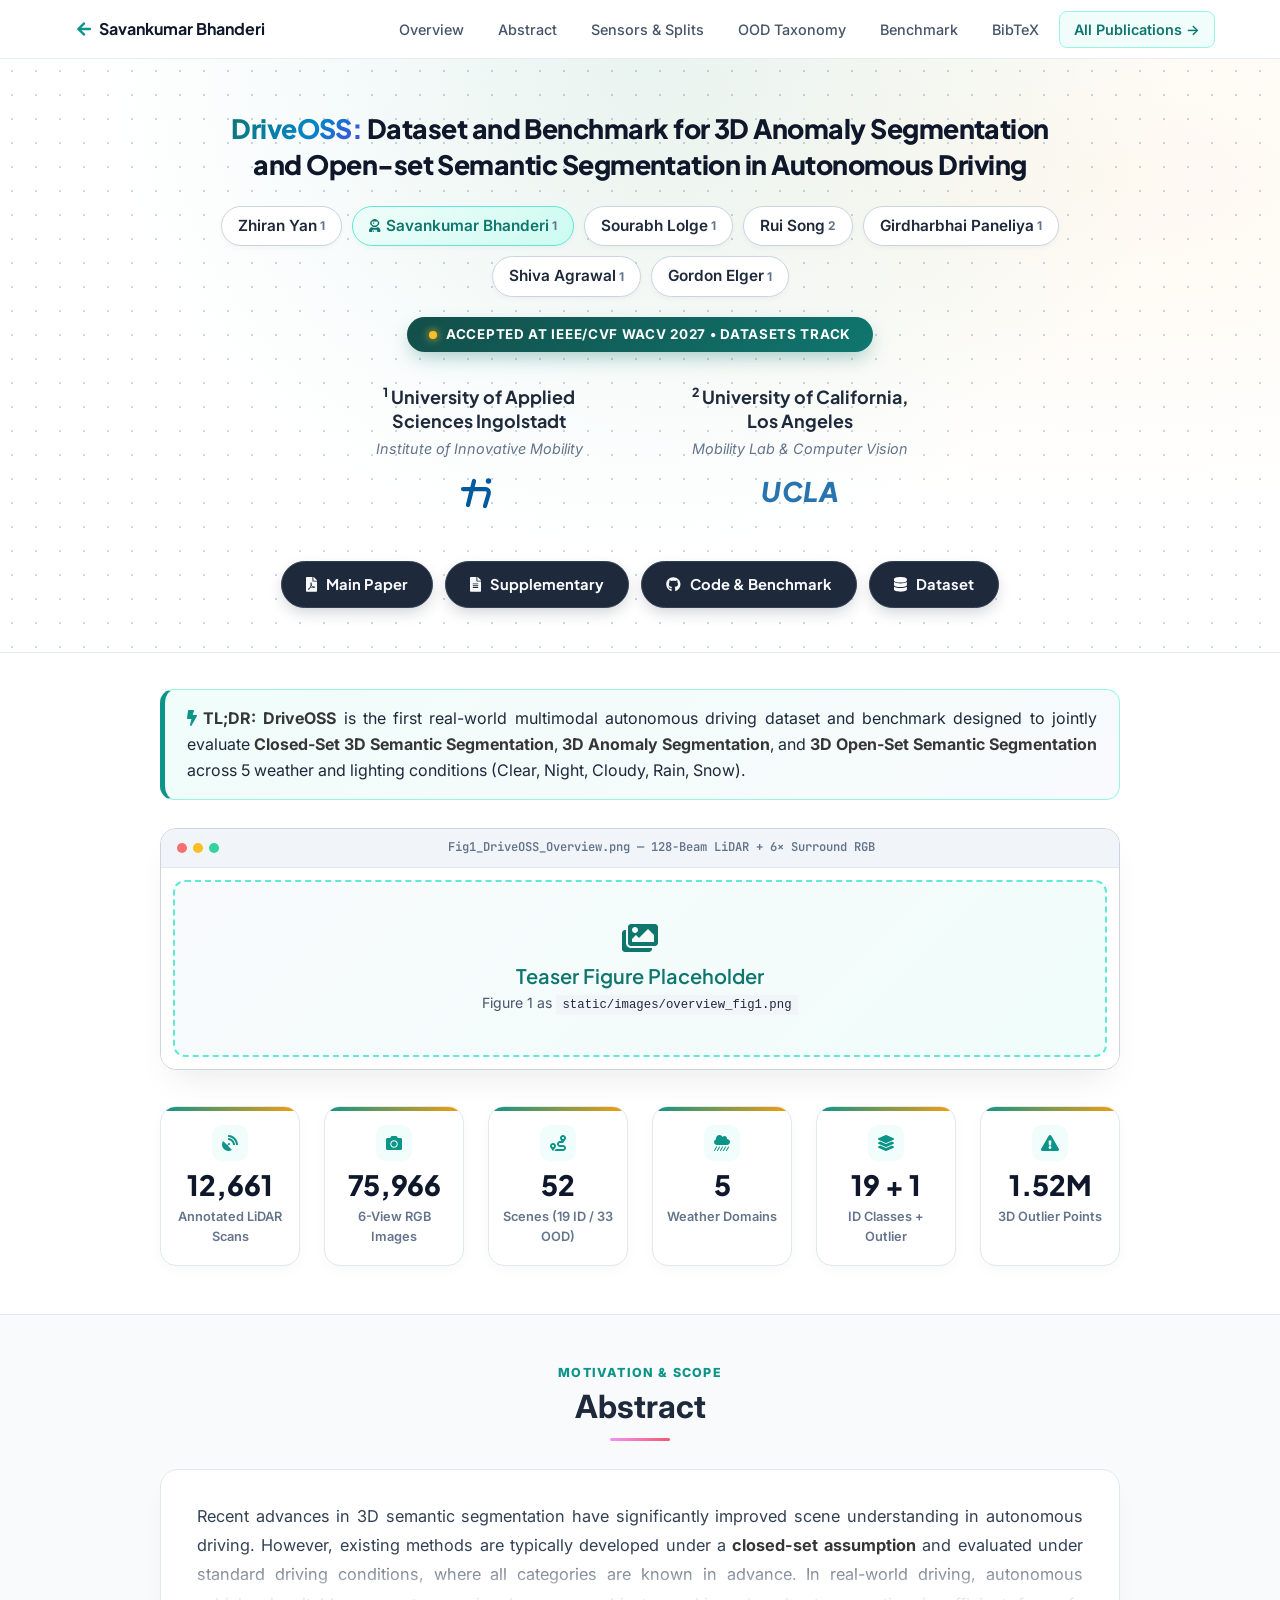
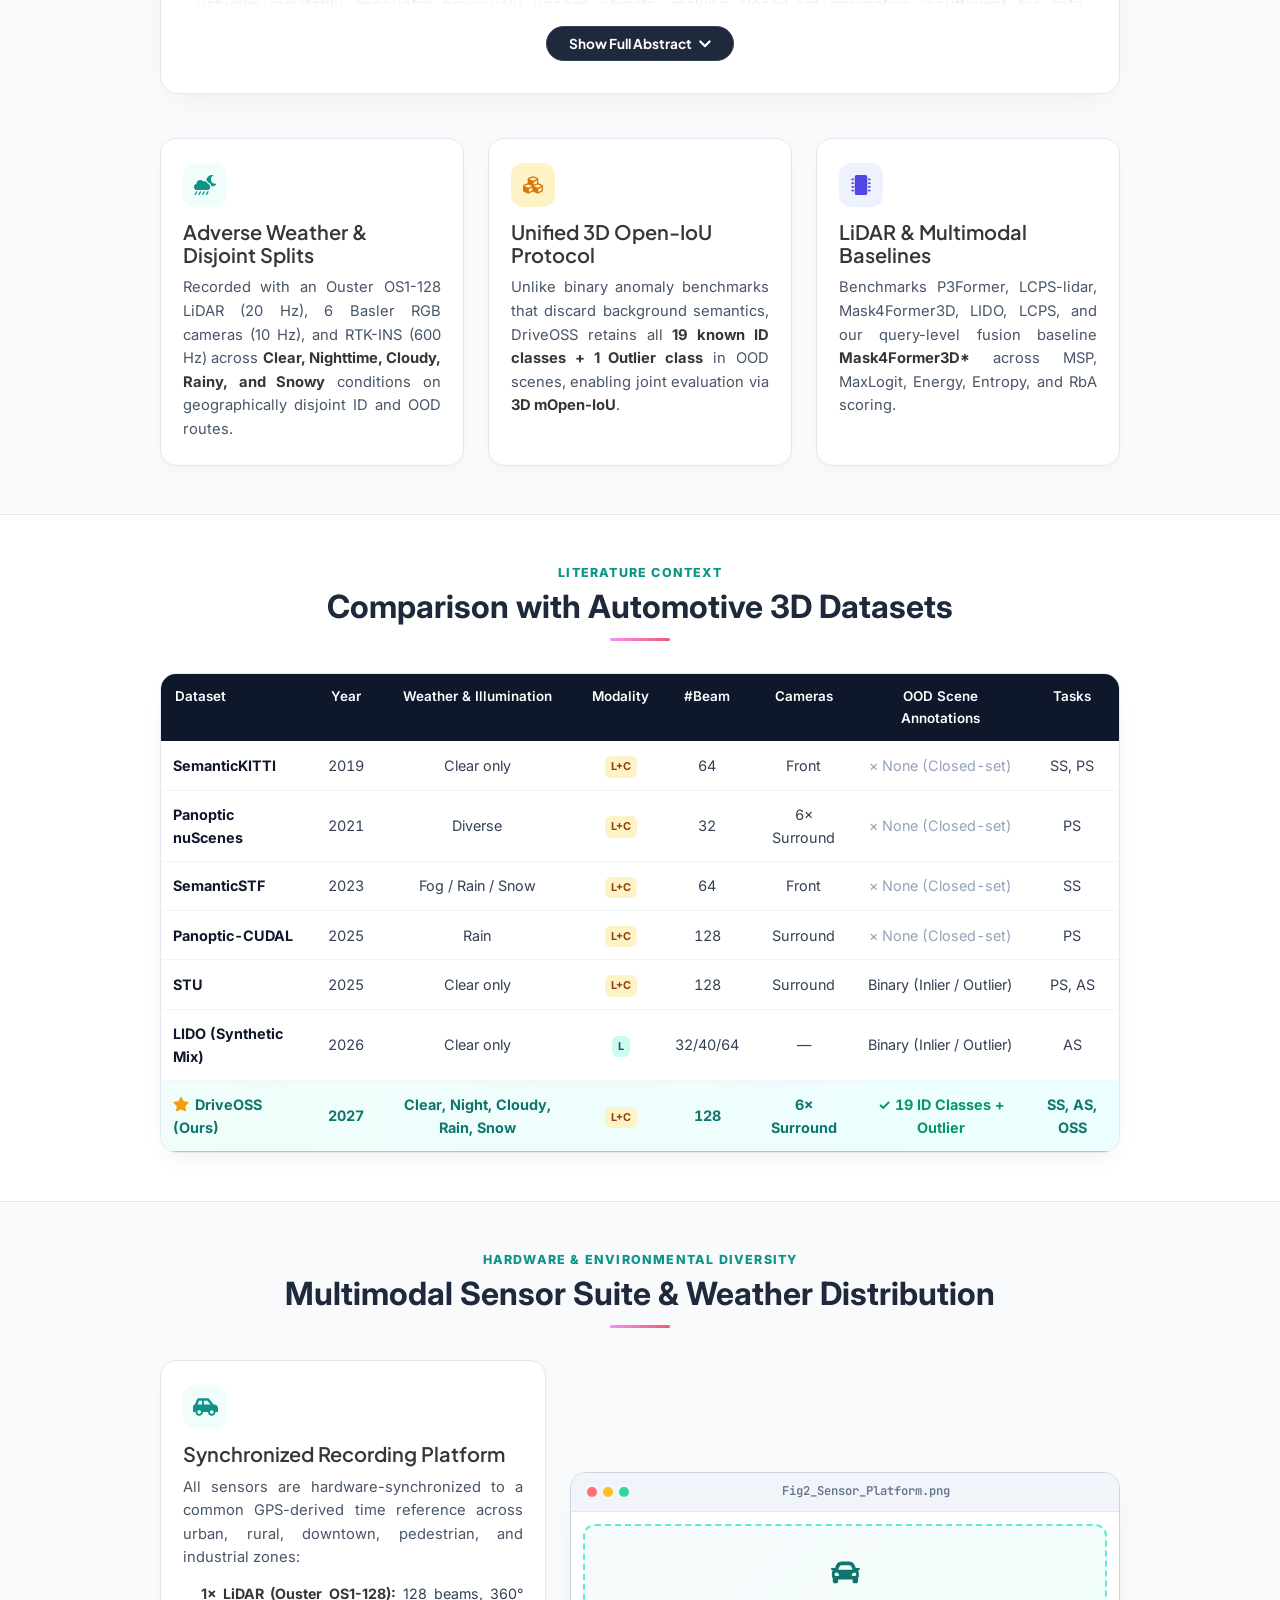
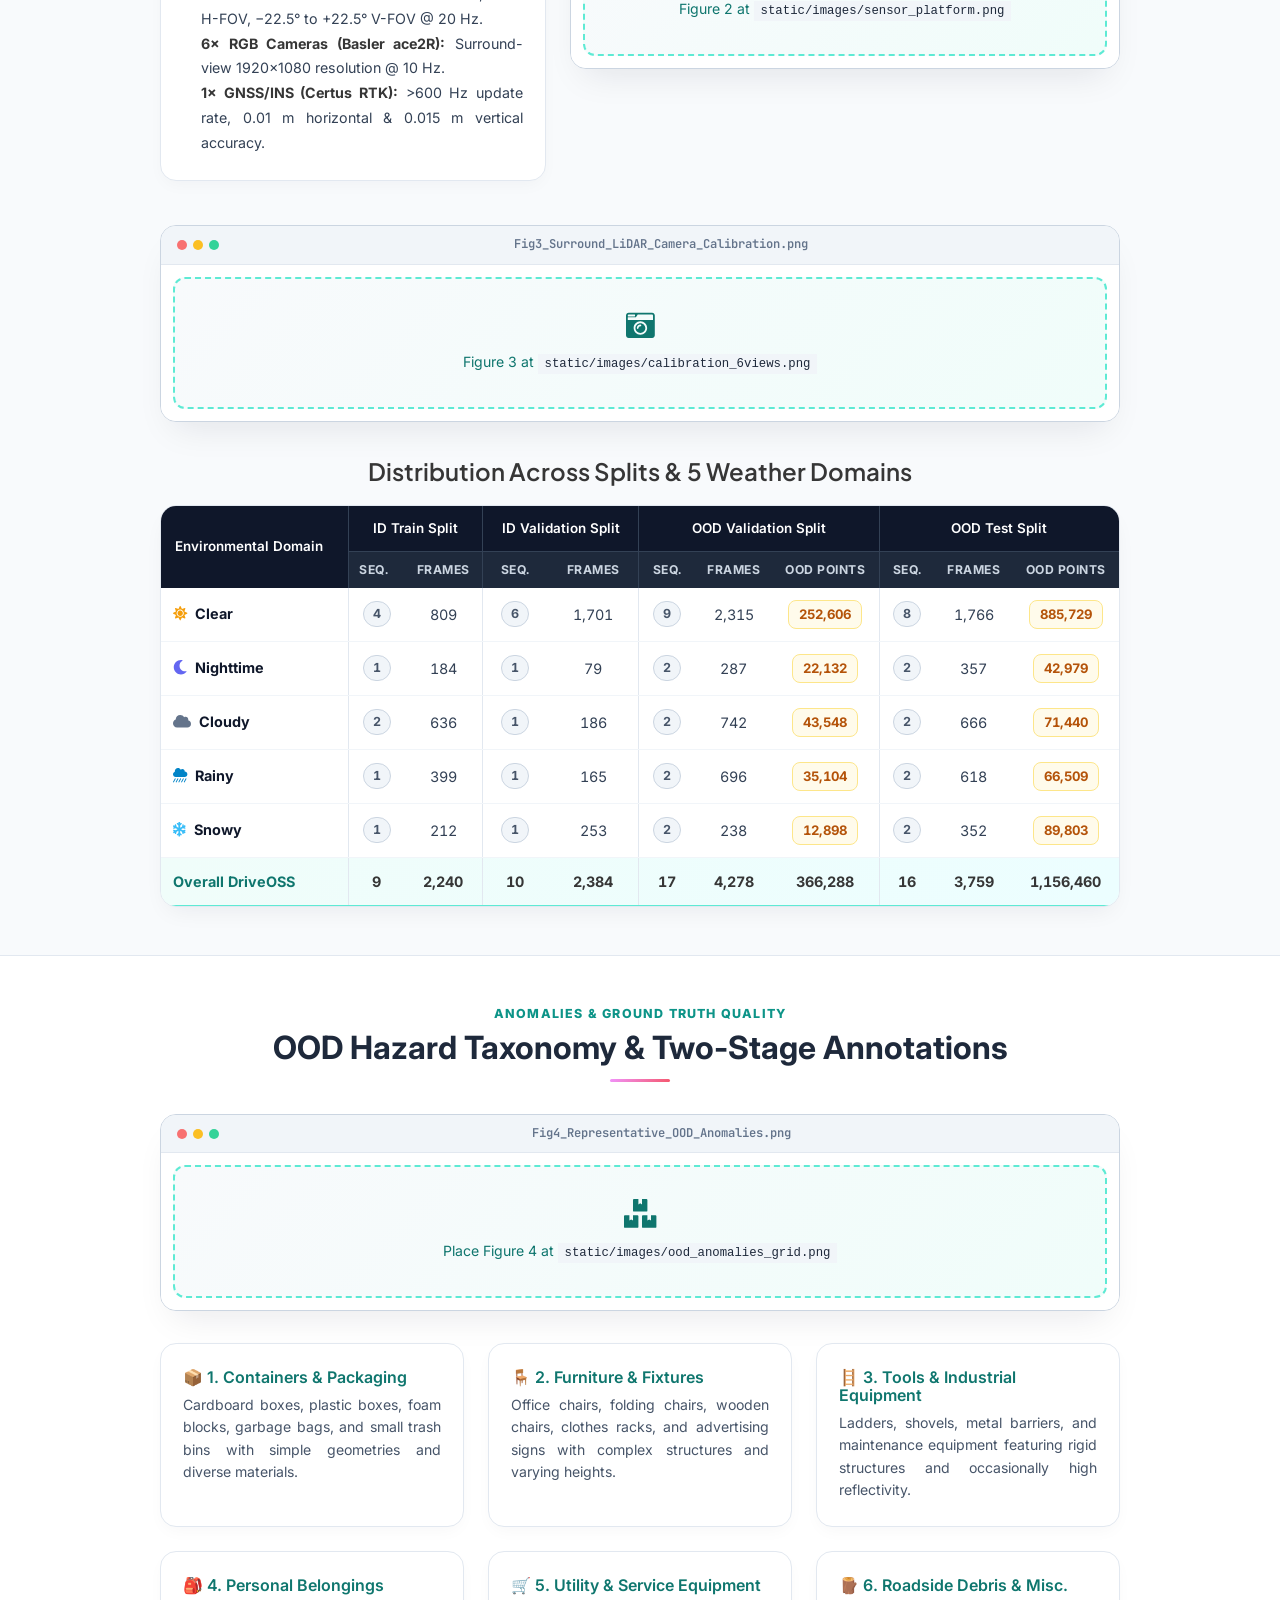
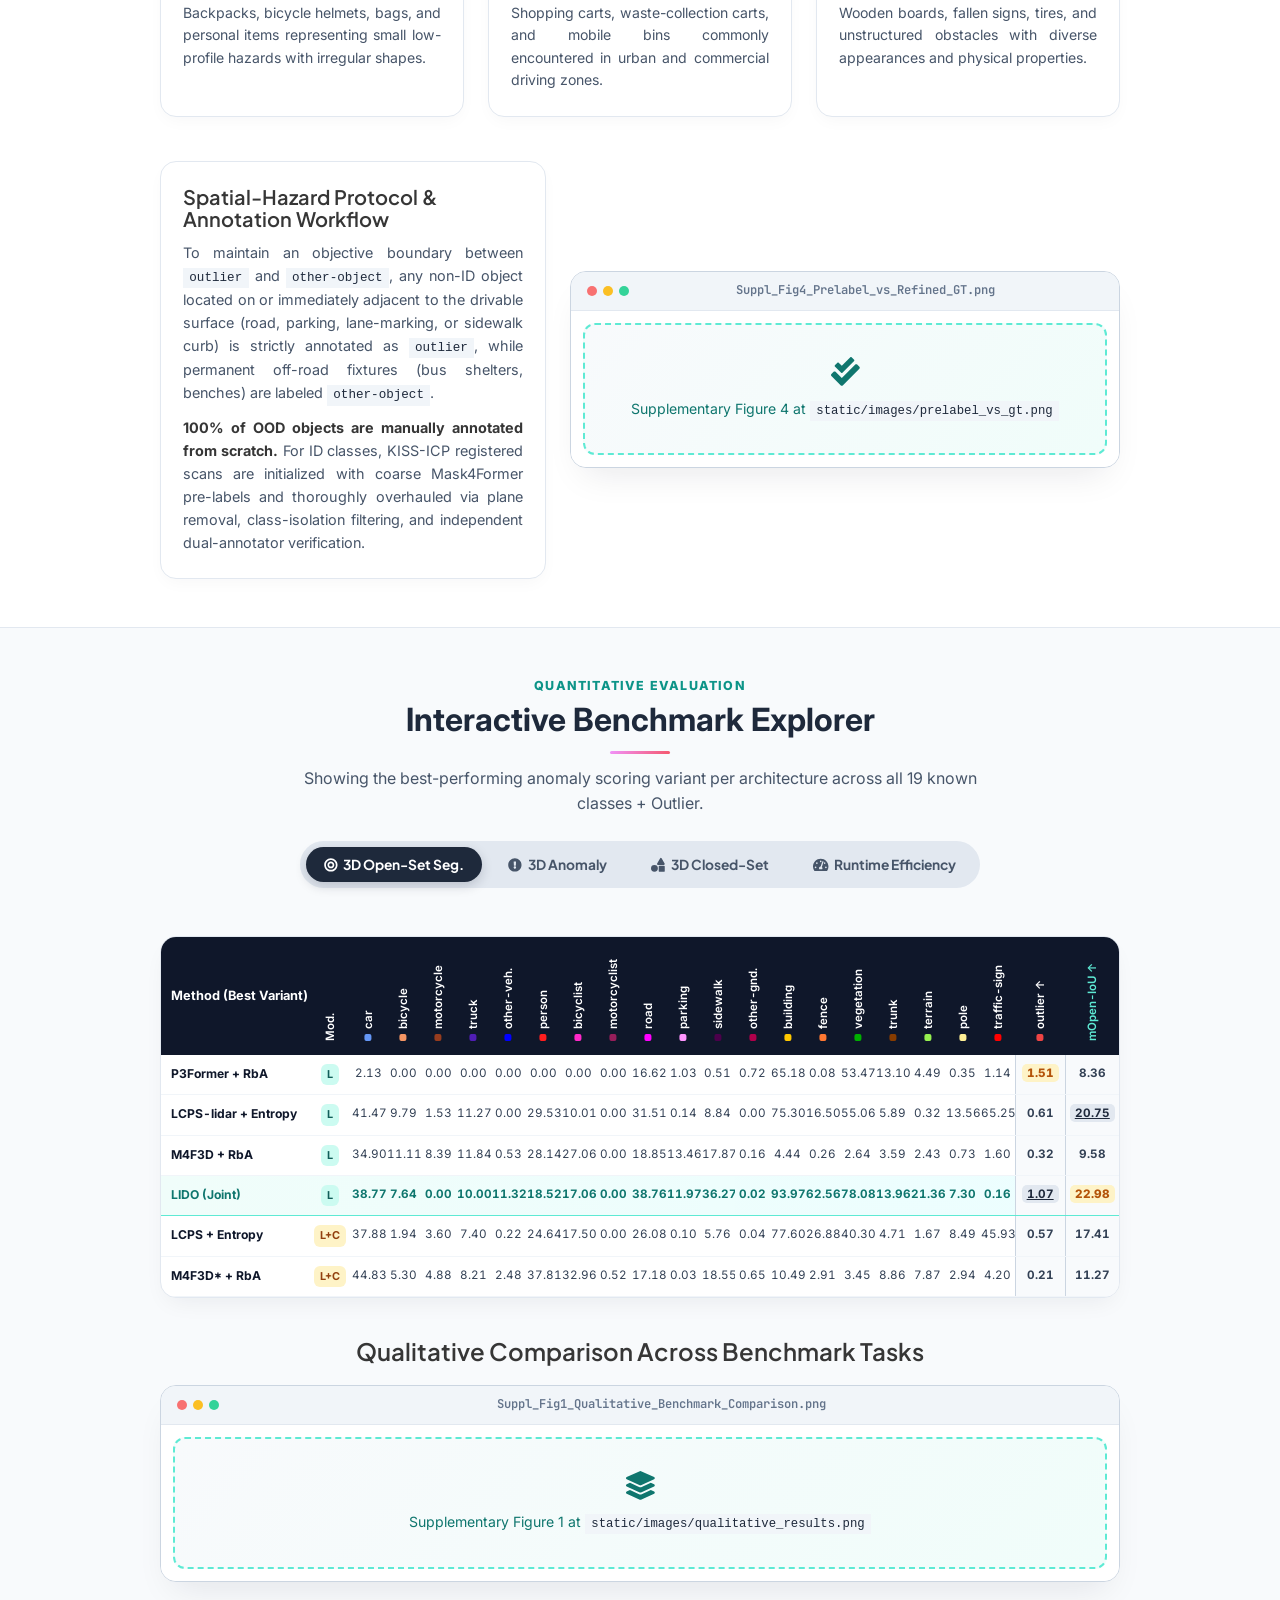
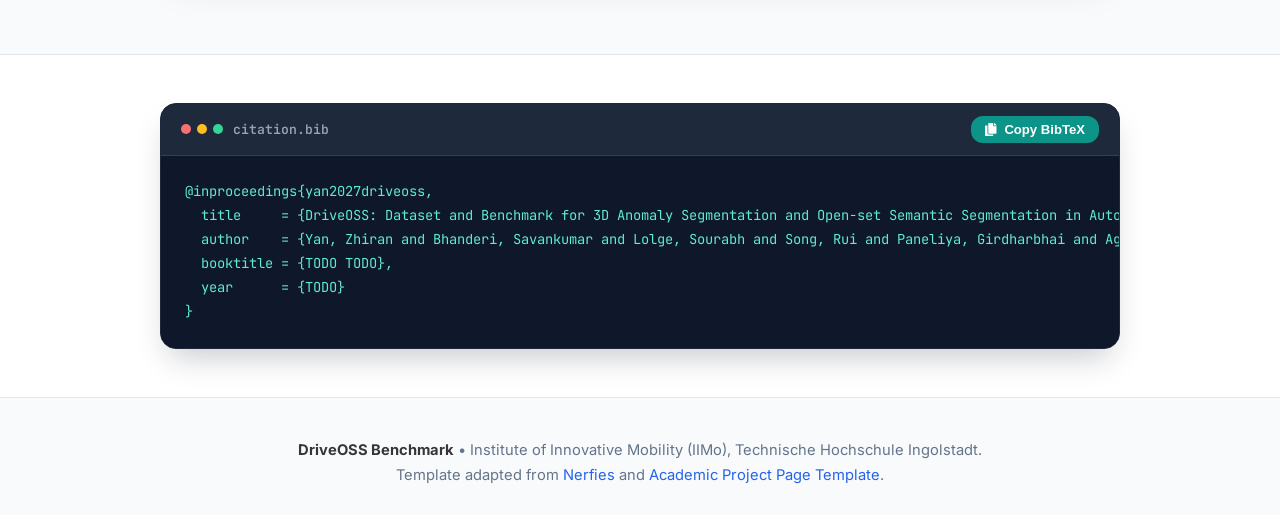
==== commit 2e471409: "Aesthetic change" ====
--- a/publications/2027/driveoss/index.html
+++ b/publications/2027/driveoss/index.html
@@ -23,8 +23,9 @@
   <style>
     :root {
       --brand-dark: #0f172a;
-      --brand-primary: #2563eb;
-      --brand-indigo: #4f46e5;
+      --brand-teal: #0d9488;
+      --brand-emerald: #059669;
+      --brand-amber: #d97706;
       --surface-bg: #f8fafc;
       --border-subtle: #e2e8f0;
       --text-main: #0f172a;
@@ -81,11 +82,11 @@
       gap: 8px;
       padding: 6px 12px;
       border-radius: 8px;
-      transition: background 0.2s;
+      transition: all 0.25s ease;
     }
     .nav-brand:hover {
-      background: #f1f5f9;
-      color: var(--brand-primary);
+      background: #f0fdfa;
+      color: var(--brand-teal);
     }
     .nav-links {
       display: flex;
@@ -93,22 +94,38 @@
       align-items: center;
     }
     .nav-links a {
+      position: relative;
+      overflow: hidden;
       color: var(--text-muted);
       font-weight: 500;
       font-size: 0.9rem;
       padding: 6px 14px;
       border-radius: 8px;
       text-decoration: none;
-      transition: all 0.2s;
+      transition: all 0.25s ease;
+    }
+    .nav-links a::after {
+      content: '';
+      position: absolute;
+      bottom: 0;
+      left: 0;
+      width: 0%;
+      height: 2.5px;
+      background: linear-gradient(90deg, #0d9488, #f59e0b);
+      transition: width 0.3s ease;
     }
     .nav-links a:hover {
-      color: var(--brand-primary);
+      color: var(--brand-dark);
       background: #f1f5f9;
     }
+    .nav-links a:hover::after {
+      width: 100%;
+    }
     .nav-links a.nav-cta {
-      background: #eff6ff;
-      color: var(--brand-primary);
+      background: #f0fdfa;
+      color: #0f766e;
       font-weight: 600;
+      border: 1px solid #99f6e4;
     }
 
     /* 2. ARCHITECTURAL HERO SECTION */
@@ -116,70 +133,51 @@
       position: relative;
       background-color: #ffffff;
       background-image: 
-        radial-gradient(at 50% 0%, rgba(37, 99, 235, 0.10) 0px, transparent 60%),
-        radial-gradient(at 85% 20%, rgba(79, 70, 229, 0.07) 0px, transparent 50%),
+        radial-gradient(at 50% 0%, rgba(13, 148, 136, 0.09) 0px, transparent 60%),
+        radial-gradient(at 85% 20%, rgba(245, 158, 11, 0.06) 0px, transparent 50%),
         radial-gradient(#cbd5e1 1px, transparent 1px);
       background-size: 100% 100%, 100% 100%, 24px 24px;
-      padding: 3.5rem 1.5rem 2.75rem;
+      padding: 3.25rem 1.5rem 2.75rem;
       border-bottom: 1px solid var(--border-subtle);
     }
 
-    .conf-badge {
-      display: inline-flex;
-      align-items: center;
-      gap: 8px;
-      background: linear-gradient(135deg, #0f172a 0%, #1e3a8a 100%);
-      color: #ffffff;
-      padding: 6px 18px;
-      border-radius: 999px;
-      font-size: 0.82rem;
-      font-weight: 700;
-      letter-spacing: 0.6px;
-      text-transform: uppercase;
-      box-shadow: 0 8px 20px -4px rgba(30, 58, 138, 0.35);
-      margin-bottom: 1.25rem;
-    }
-    .conf-badge .dot {
-      width: 8px;
-      height: 8px;
-      background: #38bdf8;
-      border-radius: 50%;
-      box-shadow: 0 0 8px #38bdf8;
-    }
-
-    /* 2-Line Balanced Title */
+    /* STRICT 2-LINE TITLE ON DESKTOP */
     .hero-title {
-      font-size: 2.05rem !important;
+      font-size: clamp(1.32rem, 2.08vw, 1.82rem) !important;
       font-weight: 800 !important;
-      line-height: 1.28 !important;
+      line-height: 1.32 !important;
       letter-spacing: -0.02em;
       color: #0f172a;
-      max-width: 1080px;
+      max-width: 1140px;
       margin: 0 auto 1.5rem !important;
     }
+    .title-line {
+      display: block;
+      white-space: nowrap;
+    }
     .gradient-brand {
-      background: linear-gradient(135deg, #1d4ed8 0%, #0284c7 50%, #4f46e5 100%);
+      background: linear-gradient(135deg, #0f766e 0%, #0284c7 60%, #4f46e5 100%);
       -webkit-background-clip: text;
       -webkit-text-fill-color: transparent;
     }
 
-    /* 3. AUTHOR PILLS WITH LEFT-TO-RIGHT UNDERLINE & LIFT ANIMATION */
+    /* 3. AUTHOR PILLS WITH HOVER SHADE + LEFT-TO-RIGHT SWEEP */
     .authors-wrap {
       display: flex;
       flex-wrap: wrap;
       justify-content: center;
       gap: 10px;
-      max-width: 960px;
-      margin: 0 auto 1.75rem;
+      max-width: 980px;
+      margin: 0 auto 1.25rem;
     }
     .author-chip {
       position: relative;
       overflow: hidden;
-      background: rgba(255, 255, 255, 0.92);
-      border: 1px solid #e2e8f0;
+      background: #ffffff;
+      border: 1px solid #cbd5e1;
       padding: 7px 16px;
       border-radius: 999px;
-      font-size: 0.98rem;
+      font-size: 0.96rem;
       font-weight: 600;
       color: #1e293b;
       box-shadow: 0 2px 5px rgba(15, 23, 42, 0.04);
@@ -189,39 +187,38 @@
       display: inline-flex;
       align-items: center;
     }
+    /* Bottom sweep bar on every author pill */
+    .author-chip::after {
+      content: '';
+      position: absolute;
+      bottom: 0;
+      left: 0;
+      width: 0%;
+      height: 3px;
+      background: linear-gradient(90deg, #0d9488, #f59e0b, #ec4899);
+      transition: width 0.32s cubic-bezier(0.4, 0, 0.2, 1);
+    }
     .author-chip span.author-name {
       position: relative;
       z-index: 1;
       transition: color 0.25s ease;
     }
-    /* Left-to-Right Animated Underline inside Author Pill */
-    .author-chip span.author-name::after {
-      content: '';
-      position: absolute;
-      left: 0;
-      bottom: -2px;
-      width: 0%;
-      height: 2px;
-      background: linear-gradient(90deg, #2563eb, #ec4899);
-      border-radius: 2px;
-      transition: width 0.3s cubic-bezier(0.4, 0, 0.2, 1);
-    }
     .author-chip:hover {
       transform: translateY(-4px) scale(1.03);
-      border-color: #93c5fd;
-      background: #ffffff;
-      box-shadow: 0 10px 20px -5px rgba(37, 99, 235, 0.18);
+      border-color: #5eead4;
+      background: #f0fdfa;
+      box-shadow: 0 10px 20px -5px rgba(13, 148, 136, 0.20);
     }
     .author-chip:hover span.author-name {
-      color: #2563eb;
-    }
-    .author-chip:hover span.author-name::after {
+      color: #0f766e;
+    }
+    .author-chip:hover::after {
       width: 100%;
     }
     .author-chip.is-self {
-      background: linear-gradient(135deg, #eff6ff 0%, #dbeafe 100%);
-      border-color: #93c5fd;
-      color: #1d4ed8;
+      background: linear-gradient(135deg, #f0fdfa 0%, #ccfbf1 100%);
+      border-color: #5eead4;
+      color: #0f766e;
     }
     .author-chip sup {
       color: #64748b;
@@ -230,14 +227,62 @@
       font-size: 0.75rem;
     }
 
-    /* 4. MARKUS-42 STYLE AFFILIATION CARDS WITH PILL HOVER & LEFT-TO-RIGHT SWEEP */
+    /* 4. CONFERENCE PILL (BETWEEN AUTHORS & AFFILIATIONS) */
+    .conf-badge-wrap {
+      margin: 0.4rem auto 0.85rem;
+    }
+    .conf-badge {
+      position: relative;
+      overflow: hidden;
+      display: inline-flex;
+      align-items: center;
+      gap: 9px;
+      background: linear-gradient(135deg, #134e4a 0%, #0f766e 100%);
+      color: #ffffff;
+      padding: 7px 22px;
+      border-radius: 999px;
+      font-size: 0.84rem;
+      font-weight: 700;
+      letter-spacing: 0.7px;
+      text-transform: uppercase;
+      box-shadow: 0 8px 20px -4px rgba(15, 118, 110, 0.38);
+      transition: all 0.3s cubic-bezier(0.34, 1.56, 0.64, 1);
+      cursor: default;
+    }
+    .conf-badge::after {
+      content: '';
+      position: absolute;
+      bottom: 0;
+      left: 0;
+      width: 0%;
+      height: 3px;
+      background: linear-gradient(90deg, #fbbf24, #34d399);
+      transition: width 0.35s ease;
+    }
+    .conf-badge:hover {
+      transform: translateY(-3px) scale(1.03);
+      background: linear-gradient(135deg, #0f766e 0%, #0d9488 100%);
+      box-shadow: 0 12px 24px -4px rgba(13, 148, 136, 0.48);
+    }
+    .conf-badge:hover::after {
+      width: 100%;
+    }
+    .conf-badge .dot {
+      width: 8px;
+      height: 8px;
+      background: #fbbf24;
+      border-radius: 50%;
+      box-shadow: 0 0 8px #fbbf24;
+    }
+
+    /* 5. MARKUS-42 STYLE AFFILIATION CARDS */
     .affiliations-grid {
       display: flex;
       justify-content: center;
       align-items: stretch;
       flex-wrap: wrap;
       gap: 2.5rem;
-      margin: 0.5rem auto 2rem;
+      margin: 0.25rem auto 1.85rem;
       max-width: 780px;
     }
     .affiliation-card {
@@ -247,7 +292,7 @@
       flex-direction: column;
       align-items: center;
       justify-content: space-between;
-      padding: 1.15rem 2rem;
+      padding: 1.1rem 2rem;
       border-radius: 16px;
       background: transparent;
       border: 1px solid transparent;
@@ -256,7 +301,6 @@
       min-width: 280px;
       cursor: pointer;
     }
-    /* Left-to-Right Bottom Underline Sweep on the Pill */
     .affiliation-card::after {
       content: '';
       position: absolute;
@@ -264,13 +308,13 @@
       left: 0;
       width: 0%;
       height: 3.5px;
-      background: linear-gradient(90deg, #2563eb 0%, #06b6d4 50%, #ec4899 100%);
+      background: linear-gradient(90deg, #0d9488 0%, #f59e0b 50%, #ec4899 100%);
       transition: width 0.35s cubic-bezier(0.4, 0, 0.2, 1);
     }
     .affiliation-card:hover {
       background: #ffffff;
-      border-color: #e2e8f0;
-      box-shadow: 0 12px 30px -8px rgba(15, 23, 42, 0.10);
+      border-color: #cbd5e1;
+      box-shadow: 0 12px 30px -8px rgba(15, 23, 42, 0.12);
       transform: translateY(-4px);
     }
     .affiliation-card:hover::after {
@@ -278,16 +322,16 @@
     }
     .affiliation-title {
       font-family: 'Plus Jakarta Sans', sans-serif;
-      font-size: 1.15rem;
+      font-size: 1.12rem;
       font-weight: 700;
       color: #1e293b !important;
       line-height: 1.32;
       text-align: center;
-      margin-bottom: 0.3rem;
+      margin-bottom: 0.25rem;
       transition: color 0.25s ease;
     }
     .affiliation-card:hover .affiliation-title {
-      color: #2563eb !important;
+      color: #0f766e !important;
     }
     .affiliation-title sup {
       font-size: 0.78rem;
@@ -296,18 +340,18 @@
     }
     .affiliation-dept {
       font-family: 'Inter', sans-serif;
-      font-size: 0.92rem;
+      font-size: 0.9rem;
       font-style: italic;
       color: #64748b !important;
       text-align: center;
-      margin-bottom: 0.85rem;
+      margin-bottom: 0.8rem;
       transition: color 0.25s ease;
     }
     .affiliation-card:hover .affiliation-dept {
-      color: #1e293b !important;
+      color: #0f172a !important;
     }
     .affiliation-logo {
-      height: 42px;
+      height: 40px;
       width: 100%;
       display: flex;
       align-items: center;
@@ -316,7 +360,7 @@
     }
     .affiliation-logo svg,
     .affiliation-logo img {
-      height: 38px;
+      height: 36px;
       width: auto;
       display: block;
       margin: 0 auto;
@@ -324,50 +368,79 @@
     }
     .affiliation-card:hover .affiliation-logo svg,
     .affiliation-card:hover .affiliation-logo img {
-      transform: scale(1.06);
-    }
-
-    /* 5. ACTION BUTTONS */
+      transform: scale(1.07);
+    }
+
+    /* 6. UNIFIED ACTION PILLS WITH SHADE-SHIFT & SWEEP ANIMATION */
     .cta-group {
       display: flex;
       flex-wrap: wrap;
       justify-content: center;
       gap: 12px;
     }
-    .btn-modern {
+    .btn-action-pill {
+      position: relative;
+      overflow: hidden;
       display: inline-flex;
       align-items: center;
       gap: 9px;
-      padding: 11px 22px;
-      border-radius: 12px;
-      font-weight: 600;
-      font-size: 0.95rem;
+      padding: 11px 24px;
+      border-radius: 999px;
+      background: #1e293b;
+      color: #f8fafc !important;
+      font-family: 'Plus Jakarta Sans', sans-serif;
+      font-weight: 700;
+      font-size: 0.92rem;
+      border: 1px solid #334155;
+      box-shadow: 0 6px 16px -3px rgba(15, 23, 42, 0.22);
       text-decoration: none !important;
-      transition: all 0.25s cubic-bezier(0.4, 0, 0.2, 1);
-    }
-    .btn-modern:hover { transform: translateY(-3px); }
-    .btn-primary-grad {
-      background: linear-gradient(135deg, #2563eb 0%, #4f46e5 100%);
+      z-index: 1;
+      transition: all 0.3s cubic-bezier(0.34, 1.56, 0.64, 1);
+    }
+    /* Animated shade-changing fill layer on hover */
+    .btn-action-pill::before {
+      content: '';
+      position: absolute;
+      inset: 0;
+      background: linear-gradient(135deg, #0f766e 0%, #0d9488 55%, #059669 100%);
+      z-index: -1;
+      transform: scaleX(0);
+      transform-origin: left;
+      transition: transform 0.35s cubic-bezier(0.4, 0, 0.2, 1);
+    }
+    /* Animated bottom gold-amber underline sweep */
+    .btn-action-pill::after {
+      content: '';
+      position: absolute;
+      bottom: 0;
+      left: 0;
+      width: 0%;
+      height: 3px;
+      background: linear-gradient(90deg, #fbbf24, #38bdf8);
+      transition: width 0.35s cubic-bezier(0.4, 0, 0.2, 1);
+    }
+    .btn-action-pill i {
+      color: #5eead4;
+      transition: transform 0.3s ease, color 0.3s ease;
+    }
+    .btn-action-pill:hover {
+      transform: translateY(-4px) scale(1.03);
+      border-color: #14b8a6;
+      box-shadow: 0 12px 26px -5px rgba(13, 148, 136, 0.42);
       color: #ffffff !important;
-      box-shadow: 0 8px 20px -4px rgba(37, 99, 235, 0.45);
-    }
-    .btn-dark-sleek {
-      background: #0f172a;
-      color: #ffffff !important;
-      box-shadow: 0 6px 16px -3px rgba(15, 23, 42, 0.25);
-    }
-    .btn-outline-glass {
-      background: #ffffff;
-      color: #0f172a !important;
-      border: 1.5px solid #cbd5e1;
-      box-shadow: 0 2px 6px rgba(0,0,0,0.04);
-    }
-    .btn-outline-glass:hover {
-      border-color: #2563eb;
-      color: #2563eb !important;
-    }
-
-    /* 6. SHOWCASE MEDIA FRAMES */
+    }
+    .btn-action-pill:hover::before {
+      transform: scaleX(1);
+    }
+    .btn-action-pill:hover::after {
+      width: 100%;
+    }
+    .btn-action-pill:hover i {
+      color: #fde68a;
+      transform: scale(1.12);
+    }
+
+    /* 7. SHOWCASE MEDIA FRAMES */
     .media-window {
       background: #ffffff;
       border-radius: 16px;
@@ -398,15 +471,15 @@
     .media-body { padding: 12px; background: #ffffff; }
     .media-body img { width: 100%; border-radius: 8px; display: block; }
     .img-fallback {
-      background: linear-gradient(135deg, #f8fafc 0%, #eff6ff 100%);
-      border: 2px dashed #93c5fd;
+      background: linear-gradient(135deg, #f8fafc 0%, #f0fdfa 100%);
+      border: 2px dashed #5eead4;
       border-radius: 12px;
       padding: 2.5rem 1.5rem;
       text-align: center;
-      color: #1e3a8a;
-    }
-
-    /* 7. METRIC BENTO CARDS */
+      color: #0f766e;
+    }
+
+    /* 8. METRIC BENTO CARDS */
     .metric-bento {
       background: #ffffff;
       border-radius: 16px;
@@ -415,7 +488,7 @@
       box-shadow: 0 4px 12px rgba(0, 0, 0, 0.03);
       text-align: center;
       height: 100%;
-      transition: all 0.25s ease;
+      transition: all 0.28s ease;
       position: relative;
       overflow: hidden;
     }
@@ -423,16 +496,16 @@
       content: '';
       position: absolute;
       top: 0; left: 0; right: 0; height: 4px;
-      background: linear-gradient(90deg, #2563eb, #06b6d4);
+      background: linear-gradient(90deg, #0d9488, #f59e0b);
     }
     .metric-bento:hover {
-      transform: translateY(-4px);
-      box-shadow: 0 12px 24px -6px rgba(37, 99, 235, 0.14);
-      border-color: #bfdbfe;
+      transform: translateY(-5px);
+      box-shadow: 0 14px 26px -6px rgba(13, 148, 136, 0.16);
+      border-color: #99f6e4;
     }
     .metric-icon {
       width: 36px; height: 36px; border-radius: 10px;
-      background: #eff6ff; color: #2563eb;
+      background: #f0fdfa; color: #0d9488;
       display: inline-flex; align-items: center; justify-content: center;
       font-size: 1rem; margin-bottom: 8px;
     }
@@ -444,11 +517,11 @@
       font-size: 0.8rem; font-weight: 600; color: #64748b; margin-top: 5px;
     }
 
-    /* 8. EXPANDABLE ABSTRACT & PILLARS */
+    /* 9. EXPANDABLE ABSTRACT & PILLARS */
     .tldr-banner {
-      background: linear-gradient(135deg, #eff6ff 0%, #eef2ff 100%);
-      border: 1px solid #bfdbfe;
-      border-left: 5px solid #2563eb;
+      background: linear-gradient(135deg, #f0fdfa 0%, #f8fafc 100%);
+      border: 1px solid #99f6e4;
+      border-left: 5px solid #0d9488;
       border-radius: 14px;
       padding: 16px 22px;
       margin-bottom: 1.75rem;
@@ -471,9 +544,7 @@
       overflow: hidden;
       transition: max-height 0.45s cubic-bezier(0.4, 0, 0.2, 1);
     }
-    .abstract-collapsible.expanded {
-      max-height: 900px;
-    }
+    .abstract-collapsible.expanded { max-height: 900px; }
     .abstract-fade {
       position: absolute;
       bottom: 0; left: 0; right: 0; height: 60px;
@@ -482,16 +553,38 @@
       transition: opacity 0.3s ease;
     }
     .abstract-collapsible.expanded + .abstract-fade { opacity: 0; }
-    .abstract-toggle-wrap { text-align: center; margin-top: 12px; }
+    .abstract-toggle-wrap { text-align: center; margin-top: 14px; }
     .btn-expand-abstract {
-      background: #eff6ff; color: #2563eb; border: 1px solid #bfdbfe;
-      padding: 7px 18px; border-radius: 999px;
+      position: relative;
+      overflow: hidden;
+      background: #1e293b;
+      color: #ffffff;
+      border: 1px solid #334155;
+      padding: 8px 22px;
+      border-radius: 999px;
       font-family: 'Plus Jakarta Sans', sans-serif;
-      font-size: 0.85rem; font-weight: 700; cursor: pointer;
-      display: inline-flex; align-items: center; gap: 6px;
-      transition: all 0.2s ease;
-    }
-    .btn-expand-abstract:hover { background: #dbeafe; transform: translateY(-1px); }
+      font-size: 0.85rem;
+      font-weight: 700;
+      cursor: pointer;
+      display: inline-flex;
+      align-items: center;
+      gap: 7px;
+      transition: all 0.28s ease;
+    }
+    .btn-expand-abstract::after {
+      content: '';
+      position: absolute;
+      bottom: 0; left: 0; width: 0%; height: 3px;
+      background: linear-gradient(90deg, #34d399, #fbbf24);
+      transition: width 0.3s ease;
+    }
+    .btn-expand-abstract:hover {
+      background: #0f766e;
+      border-color: #0d9488;
+      transform: translateY(-2px);
+      box-shadow: 0 6px 14px rgba(13, 148, 136, 0.28);
+    }
+    .btn-expand-abstract:hover::after { width: 100%; }
 
     .pillar-card {
       background: #ffffff;
@@ -504,19 +597,19 @@
     }
     .pillar-card:hover {
       transform: translateY(-4px);
-      border-color: #93c5fd;
-      box-shadow: 0 14px 28px -8px rgba(37, 99, 235, 0.12);
+      border-color: #5eead4;
+      box-shadow: 0 14px 28px -8px rgba(13, 148, 136, 0.12);
     }
     .pillar-icon-box {
       width: 44px; height: 44px; border-radius: 12px;
       display: inline-flex; align-items: center; justify-content: center;
       font-size: 1.25rem; margin-bottom: 14px;
     }
-    .icon-blue { background: #eff6ff; color: #2563eb; }
-    .icon-indigo { background: #eef2ff; color: #4f46e5; }
-    .icon-teal { background: #f0fdfa; color: #0d9488; }
-
-    /* 9. BENCHMARK TABLES (ZERO HORIZONTAL SCROLL ON 19-CLASS OPEN-SET) */
+    .icon-blue { background: #f0fdfa; color: #0d9488; }
+    .icon-indigo { background: #fef3c7; color: #d97706; }
+    .icon-teal { background: #eef2ff; color: #4f46e5; }
+
+    /* 10. REDESIGNED WEATHER SPLIT TABLE (ZERO SLASHES, MULTI-TIER HEADERS) */
     .section-bg-slate {
       background-color: #f8fafc;
       border-top: 1px solid #e2e8f0;
@@ -527,34 +620,10 @@
       letter-spacing: 1.2px;
       font-size: 0.78rem;
       font-weight: 800;
-      color: #2563eb;
+      color: #0d9488;
       margin-bottom: 6px;
       display: block;
     }
-    .pill-tabs {
-      display: inline-flex;
-      flex-wrap: wrap;
-      justify-content: center;
-      gap: 6px;
-      background: #e2e8f0;
-      padding: 6px;
-      border-radius: 14px;
-      margin-bottom: 1.5rem;
-    }
-    .pill-tab-btn {
-      background: transparent; border: none; color: #475569;
-      font-family: 'Plus Jakarta Sans', sans-serif;
-      font-weight: 700; font-size: 0.88rem;
-      padding: 9px 16px; border-radius: 10px;
-      cursor: pointer; transition: all 0.2s ease;
-    }
-    .pill-tab-btn.active {
-      background: #ffffff; color: #2563eb;
-      box-shadow: 0 4px 10px rgba(15, 23, 42, 0.08);
-    }
-    .tab-pane { display: none; }
-    .tab-pane.active { display: block; animation: fadeInUp 0.3s ease-out; }
-
     .modern-table-card {
       background: #ffffff;
       border-radius: 16px;
@@ -566,30 +635,129 @@
       width: 100%;
       border-collapse: collapse;
       font-size: 0.9rem;
+      font-variant-numeric: tabular-nums;
     }
     .modern-table thead th {
-      background: #0f172a; color: #ffffff;
-      font-weight: 600; padding: 13px 14px;
-      text-align: center; font-size: 0.84rem;
+      background: #0f172a;
+      color: #ffffff;
+      font-weight: 600;
+      padding: 12px 14px;
+      text-align: center;
+      font-size: 0.84rem;
     }
     .modern-table thead th:first-child { text-align: left; }
+    .modern-table thead tr.sub-header th {
+      background: #1e293b;
+      color: #cbd5e1;
+      font-size: 0.76rem;
+      font-weight: 700;
+      text-transform: uppercase;
+      letter-spacing: 0.5px;
+      padding: 8px 10px;
+      border-top: 1px solid #334155;
+    }
+    .th-group-divider {
+      border-left: 1px solid #334155 !important;
+    }
+    .td-group-divider {
+      border-left: 1px solid #e2e8f0 !important;
+    }
     .modern-table tbody td {
-      padding: 12px 14px; border-bottom: 1px solid #f1f5f9;
-      text-align: center; color: #334155;
+      padding: 12px 12px;
+      border-bottom: 1px solid #f1f5f9;
+      text-align: center;
+      color: #334155;
+      vertical-align: middle;
     }
     .modern-table tbody td:first-child {
-      text-align: left; font-weight: 600; color: #0f172a;
+      text-align: left;
+      font-weight: 700;
+      color: #0f172a;
     }
     .modern-table tbody tr:hover { background-color: #f8fafc; }
+
+    .seq-badge {
+      display: inline-block;
+      background: #f1f5f9;
+      color: #475569;
+      font-weight: 700;
+      font-size: 0.78rem;
+      padding: 2px 9px;
+      border-radius: 999px;
+      border: 1px solid #cbd5e1;
+    }
+    .ood-pts-pill {
+      display: inline-block;
+      background: #fffbeb;
+      color: #b45309;
+      font-weight: 700;
+      font-size: 0.82rem;
+      padding: 3px 10px;
+      border-radius: 8px;
+      border: 1px solid #fde68a;
+    }
+    .weather-chip {
+      display: inline-flex;
+      align-items: center;
+      gap: 8px;
+      font-weight: 700;
+    }
     .ours-row {
-      background: linear-gradient(90deg, #eff6ff 0%, #f0f9ff 100%) !important;
+      background: linear-gradient(90deg, #f0fdfa 0%, #ecfeff 100%) !important;
       font-weight: 700;
     }
     .ours-row td {
-      color: #1e3a8a !important;
-      border-top: 1.5px solid #93c5fd !important;
-      border-bottom: 1.5px solid #93c5fd !important;
-    }
+      color: #0f766e !important;
+      border-top: 1.5px solid #5eead4 !important;
+      border-bottom: 1.5px solid #5eead4 !important;
+    }
+
+    /* 11. BENCHMARK PILL TABS WITH HOVER ANIMATION */
+    .pill-tabs {
+      display: inline-flex;
+      flex-wrap: wrap;
+      justify-content: center;
+      gap: 8px;
+      background: #e2e8f0;
+      padding: 6px;
+      border-radius: 999px;
+      margin-bottom: 1.5rem;
+    }
+    .pill-tab-btn {
+      position: relative;
+      overflow: hidden;
+      background: transparent;
+      border: none;
+      color: #475569;
+      font-family: 'Plus Jakarta Sans', sans-serif;
+      font-weight: 700;
+      font-size: 0.86rem;
+      padding: 9px 18px;
+      border-radius: 999px;
+      cursor: pointer;
+      transition: all 0.25s ease;
+    }
+    .pill-tab-btn::after {
+      content: '';
+      position: absolute;
+      bottom: 0; left: 15%; width: 0%; height: 2.5px;
+      background: linear-gradient(90deg, #0d9488, #f59e0b);
+      transition: width 0.3s ease;
+    }
+    .pill-tab-btn:hover {
+      color: #0f172a;
+      background: rgba(255,255,255,0.6);
+      transform: translateY(-1px);
+    }
+    .pill-tab-btn:hover::after { width: 70%; }
+    .pill-tab-btn.active {
+      background: #1e293b;
+      color: #ffffff;
+      box-shadow: 0 4px 12px rgba(15, 23, 42, 0.18);
+    }
+    .pill-tab-btn.active i { color: #5eead4; }
+    .tab-pane { display: none; }
+    .tab-pane.active { display: block; animation: fadeInUp 0.3s ease-out; }
 
     /* ZERO-SCROLL 22-COLUMN FULL-CLASS TABLE */
     .fit-all-table {
@@ -661,9 +829,9 @@
       display: inline-block; padding: 2px 6px;
       border-radius: 6px; font-size: 0.68rem; font-weight: 700;
     }
-    .tag-l { background: #e0f2fe; color: #0369a1; }
-    .tag-lc { background: #f3e8ff; color: #7e22ce; }
-    .check-yes { color: #10b981; font-weight: 700; }
+    .tag-l { background: #ccfbf1; color: #115e59; }
+    .tag-lc { background: #fef3c7; color: #92400e; }
+    .check-yes { color: #059669; font-weight: 700; }
     .check-no { color: #94a3b8; }
     .gold-medal {
       background: #fef3c7; color: #b45309;
@@ -675,7 +843,7 @@
       text-decoration: underline;
     }
 
-    /* 10. DARK MODE TERMINAL BIBTEX */
+    /* 12. DARK MODE TERMINAL BIBTEX */
     .terminal-card {
       background: #0f172a !important;
       border-radius: 16px;
@@ -693,9 +861,13 @@
       margin: 0 !important; padding: 1.5rem !important; color: #e2e8f0 !important;
     }
     .terminal-card code {
-      background: transparent !important; color: #38bdf8 !important;
+      background: transparent !important; color: #5eead4 !important;
       font-family: 'JetBrains Mono', monospace !important;
       font-size: 0.86rem !important; line-height: 1.65;
+    }
+
+    @media screen and (max-width: 900px) {
+      .title-line { white-space: normal; }
     }
   </style>
 
@@ -711,7 +883,7 @@
   <header class="glass-nav">
     <div class="nav-container">
       <a class="nav-brand" href="https://bhanderisavan.github.io">
-        <i class="fas fa-arrow-left" style="color: #2563eb;"></i>
+        <i class="fas fa-arrow-left" style="color: #0d9488;"></i>
         <span>Savankumar Bhanderi</span>
       </a>
       <nav class="nav-links">
@@ -730,17 +902,13 @@
   <section class="hero-mesh">
     <div class="container is-max-desktop has-text-centered">
       
-      <div class="conf-badge">
-        <span class="dot"></span>
-        <span>Accepted at IEEE/CVF WACV 2027 &bull; Datasets Track</span>
-      </div>
-
+      <!-- STRICT 2-LINE TITLE -->
       <h1 class="hero-title">
-        <span class="gradient-brand">DriveOSS:</span> Dataset and Benchmark for 3D Anomaly Segmentation<br>
-        and Open-set Semantic Segmentation in Autonomous Driving
+        <span class="title-line"><span class="gradient-brand">DriveOSS:</span> Dataset and Benchmark for 3D Anomaly Segmentation</span>
+        <span class="title-line">and Open-set Semantic Segmentation in Autonomous Driving</span>
       </h1>
 
-      <!-- Interactive Author Chips with Hover Lift & Left-to-Right Underline -->
+      <!-- Interactive Author Chips -->
       <div class="authors-wrap">
         <a href="#overview" class="author-chip"><span class="author-name">Zhiran Yan</span><sup>1</sup></a>
         <a href="https://bhanderisavan.github.io" class="author-chip is-self">
@@ -754,7 +922,15 @@
         <a href="#overview" class="author-chip"><span class="author-name">Gordon Elger</span><sup>1</sup></a>
       </div>
 
-      <!-- Markus-42 Style Institution Cards (Normal by default -> Pill + Left-to-Right Underline on Hover) -->
+      <!-- WACV 2027 PILL (MOVED BETWEEN AUTHORS & AFFILIATIONS) -->
+      <div class="conf-badge-wrap">
+        <div class="conf-badge">
+          <span class="dot"></span>
+          <span>Accepted at IEEE/CVF WACV 2027 &bull; Datasets Track</span>
+        </div>
+      </div>
+
+      <!-- Markus-42 Style Institution Cards -->
       <div class="affiliations-grid">
         
         <!-- 1: THI Ingolstadt -->
@@ -768,7 +944,7 @@
             </div>
           </div>
           <div class="affiliation-logo">
-            <svg viewBox="0 0 100 72" height="38" fill="none" xmlns="http://www.w3.org/2000/svg">
+            <svg viewBox="0 0 100 72" height="36" fill="none" xmlns="http://www.w3.org/2000/svg">
               <path d="M40 12L28 60M18 28H62C68 28 71 32 69 39L62 62" stroke="#005A9B" stroke-width="8.5" stroke-linecap="round" stroke-linejoin="round"/>
               <circle cx="69" cy="12" r="5.5" fill="#005A9B"/>
             </svg>
@@ -786,7 +962,7 @@
             </div>
           </div>
           <div class="affiliation-logo">
-            <svg viewBox="0 0 150 48" height="36" xmlns="http://www.w3.org/2000/svg">
+            <svg viewBox="0 0 150 48" height="34" xmlns="http://www.w3.org/2000/svg">
               <text x="50%" y="36" text-anchor="middle" fill="#2774AE" font-family="'Plus Jakarta Sans', Arial, sans-serif" font-weight="800" font-style="italic" font-size="36" letter-spacing="1">UCLA</text>
             </svg>
           </div>
@@ -794,23 +970,23 @@
 
       </div>
 
-      <!-- Action Buttons -->
+      <!-- Unified Charcoal-Slate Action Pills with Emerald-Teal Hover Sweep -->
       <div class="cta-group">
-        <a href="static/pdfs/DriveOSS_WACV2027.pdf" target="_blank" class="btn-modern btn-primary-grad">
+        <a href="static/pdfs/DriveOSS_WACV2027.pdf" target="_blank" class="btn-action-pill">
           <i class="fas fa-file-pdf"></i>
-          <span>Main Paper (PDF)</span>
+          <span>Main Paper</span>
         </a>
-        <a href="static/pdfs/DriveOSS_Supp_WACV2027.pdf" target="_blank" class="btn-modern btn-outline-glass">
+        <a href="static/pdfs/DriveOSS_Supp_WACV2027.pdf" target="_blank" class="btn-action-pill">
           <i class="fas fa-file-alt"></i>
           <span>Supplementary</span>
         </a>
-        <a href="https://github.com/bhanderisavan/DriveOSS" target="_blank" class="btn-modern btn-dark-sleek">
+        <a href="https://github.com/bhanderisavan/DriveOSS" target="_blank" class="btn-action-pill">
           <i class="fab fa-github"></i>
           <span>Code &amp; Benchmark</span>
         </a>
-        <a href="https://dataverse.harvard.edu/" target="_blank" class="btn-modern btn-outline-glass">
-          <i class="fas fa-database" style="color:#2563eb;"></i>
-          <span>Dataset (Dataverse)</span>
+        <a href="https://dataverse.harvard.edu/" target="_blank" class="btn-action-pill">
+          <i class="fas fa-database"></i>
+          <span>Dataset</span>
         </a>
       </div>
 
@@ -822,7 +998,7 @@
     <div class="container is-max-desktop">
 
       <div class="tldr-banner">
-        <strong><i class="fas fa-bolt" style="color:#2563eb; margin-right:6px;"></i>TL;DR:</strong>
+        <strong><i class="fas fa-bolt" style="color:#0d9488; margin-right:6px;"></i>TL;DR:</strong>
         <strong>DriveOSS</strong> is the first real-world multimodal autonomous driving dataset and benchmark designed to jointly evaluate <strong>Closed-Set 3D Semantic Segmentation</strong>, <strong>3D Anomaly Segmentation</strong>, and <strong>3D Open-Set Semantic Segmentation</strong> across 5 weather and lighting conditions (Clear, Night, Cloudy, Rain, Snow).
       </div>
 
@@ -837,8 +1013,8 @@
                onerror="this.style.display='none'; this.nextElementSibling.style.display='block';">
           <div class="img-fallback" style="display:none;">
             <i class="fas fa-images" style="font-size: 2rem; margin-bottom: 8px;"></i>
-            <h4 class="title is-5" style="margin-bottom: 4px; color:#1e3a8a;">Teaser Figure Placeholder</h4>
-            <p style="font-size: 0.88rem; color:#475569;"> Figure 1 at <code>static/images/overview_fig1.png</code></p>
+            <h4 class="title is-5" style="margin-bottom: 4px; color:#0f766e;">Teaser Figure Placeholder</h4>
+            <p style="font-size: 0.88rem; color:#475569;"> Figure 1  as <code>static/images/overview_fig1.png</code></p>
           </div>
         </div>
       </div>
@@ -996,7 +1172,7 @@
     </div>
   </section>
 
-  <!-- 6. SENSOR SUITE, CALIBRATION & WEATHER DISTRIBUTION -->
+  <!-- 6. SENSOR SUITE, CALIBRATION & REDESIGNED WEATHER DISTRIBUTION TABLE -->
   <section class="section section-bg-slate" id="sensors">
     <div class="container is-max-desktop">
       <div class="has-text-centered" style="margin-bottom: 2rem;">
@@ -1049,42 +1225,127 @@
                onerror="this.style.display='none'; this.nextElementSibling.style.display='block';">
           <div class="img-fallback" style="display:none; padding: 2rem;">
             <i class="fas fa-camera-retro" style="font-size: 1.8rem; margin-bottom: 8px;"></i>
-            <p style="font-size: 0.88rem;"> Figure 3 at <code>static/images/calibration_6views.png</code></p>
-          </div>
-        </div>
-      </div>
-
+            <p style="font-size: 0.88rem;">Figure 3 at <code>static/images/calibration_6views.png</code></p>
+          </div>
+        </div>
+      </div>
+
+      <!-- REDESIGNED MULTI-COLUMN WEATHER DISTRIBUTION TABLE (NO SLASHES) -->
       <h3 class="title is-4 has-text-centered" style="margin-bottom: 1.25rem;">Distribution Across Splits &amp; 5 Weather Domains</h3>
       <div class="modern-table-card">
         <table class="modern-table">
           <thead>
             <tr>
-              <th>Condition</th>
-              <th>ID Train (Seq / Frames)</th>
-              <th>ID Val (Seq / Frames)</th>
-              <th>OOD Val (Seq / Frames / OOD Points)</th>
-              <th>OOD Test (Seq / Frames / OOD Points)</th>
+              <th rowspan="2" style="vertical-align: middle;">Environmental Domain</th>
+              <th colspan="2" class="th-group-divider">ID Train Split</th>
+              <th colspan="2" class="th-group-divider">ID Validation Split</th>
+              <th colspan="3" class="th-group-divider">OOD Validation Split</th>
+              <th colspan="3" class="th-group-divider">OOD Test Split</th>
+            </tr>
+            <tr class="sub-header">
+              <th class="th-group-divider">Seq.</th>
+              <th>Frames</th>
+              <th class="th-group-divider">Seq.</th>
+              <th>Frames</th>
+              <th class="th-group-divider">Seq.</th>
+              <th>Frames</th>
+              <th>OOD Points</th>
+              <th class="th-group-divider">Seq.</th>
+              <th>Frames</th>
+              <th>OOD Points</th>
             </tr>
           </thead>
           <tbody>
-            <tr><td>☀️ Clear</td><td>4 / 809</td><td>6 / 1,701</td><td>9 / 2,315 / 252,606</td><td>8 / 1,766 / 885,729</td></tr>
-            <tr><td>🌙 Nighttime</td><td>1 / 184</td><td>1 / 79</td><td>2 / 287 / 22,132</td><td>2 / 357 / 42,979</td></tr>
-            <tr><td>☁️ Cloudy</td><td>2 / 636</td><td>1 / 186</td><td>2 / 742 / 43,548</td><td>2 / 666 / 71,440</td></tr>
-            <tr><td>🌧️ Rainy</td><td>1 / 399</td><td>1 / 165</td><td>2 / 696 / 35,104</td><td>2 / 618 / 66,509</td></tr>
-            <tr><td>❄️ Snowy</td><td>1 / 212</td><td>1 / 253</td><td>2 / 238 / 12,898</td><td>2 / 352 / 89,803</td></tr>
-            <tr class="ours-row"><td>Overall DriveOSS</td><td>9 / 2,240</td><td>10 / 2,384</td><td>17 / 4,278 / 366,288</td><td>16 / 3,759 / 1,156,460</td></tr>
+            <tr>
+              <td><span class="weather-chip"><i class="fas fa-sun" style="color:#f59e0b;"></i> Clear</span></td>
+              <td class="td-group-divider"><span class="seq-badge">4</span></td>
+              <td>809</td>
+              <td class="td-group-divider"><span class="seq-badge">6</span></td>
+              <td>1,701</td>
+              <td class="td-group-divider"><span class="seq-badge">9</span></td>
+              <td>2,315</td>
+              <td><span class="ood-pts-pill">252,606</span></td>
+              <td class="td-group-divider"><span class="seq-badge">8</span></td>
+              <td>1,766</td>
+              <td><span class="ood-pts-pill">885,729</span></td>
+            </tr>
+            <tr>
+              <td><span class="weather-chip"><i class="fas fa-moon" style="color:#6366f1;"></i> Nighttime</span></td>
+              <td class="td-group-divider"><span class="seq-badge">1</span></td>
+              <td>184</td>
+              <td class="td-group-divider"><span class="seq-badge">1</span></td>
+              <td>79</td>
+              <td class="td-group-divider"><span class="seq-badge">2</span></td>
+              <td>287</td>
+              <td><span class="ood-pts-pill">22,132</span></td>
+              <td class="td-group-divider"><span class="seq-badge">2</span></td>
+              <td>357</td>
+              <td><span class="ood-pts-pill">42,979</span></td>
+            </tr>
+            <tr>
+              <td><span class="weather-chip"><i class="fas fa-cloud" style="color:#64748b;"></i> Cloudy</span></td>
+              <td class="td-group-divider"><span class="seq-badge">2</span></td>
+              <td>636</td>
+              <td class="td-group-divider"><span class="seq-badge">1</span></td>
+              <td>186</td>
+              <td class="td-group-divider"><span class="seq-badge">2</span></td>
+              <td>742</td>
+              <td><span class="ood-pts-pill">43,548</span></td>
+              <td class="td-group-divider"><span class="seq-badge">2</span></td>
+              <td>666</td>
+              <td><span class="ood-pts-pill">71,440</span></td>
+            </tr>
+            <tr>
+              <td><span class="weather-chip"><i class="fas fa-cloud-showers-heavy" style="color:#0284c7;"></i> Rainy</span></td>
+              <td class="td-group-divider"><span class="seq-badge">1</span></td>
+              <td>399</td>
+              <td class="td-group-divider"><span class="seq-badge">1</span></td>
+              <td>165</td>
+              <td class="td-group-divider"><span class="seq-badge">2</span></td>
+              <td>696</td>
+              <td><span class="ood-pts-pill">35,104</span></td>
+              <td class="td-group-divider"><span class="seq-badge">2</span></td>
+              <td>618</td>
+              <td><span class="ood-pts-pill">66,509</span></td>
+            </tr>
+            <tr>
+              <td><span class="weather-chip"><i class="fas fa-snowflake" style="color:#38bdf8;"></i> Snowy</span></td>
+              <td class="td-group-divider"><span class="seq-badge">1</span></td>
+              <td>212</td>
+              <td class="td-group-divider"><span class="seq-badge">1</span></td>
+              <td>253</td>
+              <td class="td-group-divider"><span class="seq-badge">2</span></td>
+              <td>238</td>
+              <td><span class="ood-pts-pill">12,898</span></td>
+              <td class="td-group-divider"><span class="seq-badge">2</span></td>
+              <td>352</td>
+              <td><span class="ood-pts-pill">89,803</span></td>
+            </tr>
+            <tr class="ours-row">
+              <td>Overall DriveOSS</td>
+              <td class="td-group-divider"><strong>9</strong></td>
+              <td><strong>2,240</strong></td>
+              <td class="td-group-divider"><strong>10</strong></td>
+              <td><strong>2,384</strong></td>
+              <td class="td-group-divider"><strong>17</strong></td>
+              <td><strong>4,278</strong></td>
+              <td><strong>366,288</strong></td>
+              <td class="td-group-divider"><strong>16</strong></td>
+              <td><strong>3,759</strong></td>
+              <td><strong>1,156,460</strong></td>
+            </tr>
           </tbody>
         </table>
       </div>
     </div>
   </section>
 
-  <!-- 7. OOD TAXONOMY & 6-STAGE ANNOTATION QC -->
+  <!-- 7. OOD TAXONOMY & ANNOTATION  -->
   <section class="section" id="taxonomy">
     <div class="container is-max-desktop">
       <div class="has-text-centered" style="margin-bottom: 2rem;">
         <span class="section-eyebrow">Anomalies &amp; Ground Truth Quality</span>
-        <h2 class="title is-3">OOD Hazard Taxonomy &amp; Two-Stage Annotation</h2>
+        <h2 class="title is-3">OOD Hazard Taxonomy &amp; Two-Stage Annotations</h2>
       </div>
 
       <div class="media-window" style="margin-bottom: 2rem;">
@@ -1098,7 +1359,7 @@
                onerror="this.style.display='none'; this.nextElementSibling.style.display='block';">
           <div class="img-fallback" style="display:none; padding: 2rem;">
             <i class="fas fa-boxes" style="font-size: 1.8rem; margin-bottom: 8px;"></i>
-            <p style="font-size: 0.88rem;"> Figure 4 at <code>static/images/ood_anomalies_grid.png</code></p>
+            <p style="font-size: 0.88rem;">Place Figure 4 at <code>static/images/ood_anomalies_grid.png</code></p>
           </div>
         </div>
       </div>
@@ -1106,37 +1367,37 @@
       <div class="columns is-multiline" style="margin-bottom: 2rem;">
         <div class="column is-4">
           <div class="pillar-card">
-            <h5 class="title is-6" style="color:#1e3a8a; margin-bottom:8px;">📦 1. Containers &amp; Packaging</h5>
+            <h5 class="title is-6" style="color:#0f766e; margin-bottom:8px;">📦 1. Containers &amp; Packaging</h5>
             <p style="color:#475569; font-size:0.88rem;">Cardboard boxes, plastic boxes, foam blocks, garbage bags, and small trash bins with simple geometries and diverse materials.</p>
           </div>
         </div>
         <div class="column is-4">
           <div class="pillar-card">
-            <h5 class="title is-6" style="color:#1e3a8a; margin-bottom:8px;">🪑 2. Furniture &amp; Fixtures</h5>
+            <h5 class="title is-6" style="color:#0f766e; margin-bottom:8px;">🪑 2. Furniture &amp; Fixtures</h5>
             <p style="color:#475569; font-size:0.88rem;">Office chairs, folding chairs, wooden chairs, clothes racks, and advertising signs with complex structures and varying heights.</p>
           </div>
         </div>
         <div class="column is-4">
           <div class="pillar-card">
-            <h5 class="title is-6" style="color:#1e3a8a; margin-bottom:8px;">🪜 3. Tools &amp; Industrial Equipment</h5>
+            <h5 class="title is-6" style="color:#0f766e; margin-bottom:8px;">🪜 3. Tools &amp; Industrial Equipment</h5>
             <p style="color:#475569; font-size:0.88rem;">Ladders, shovels, metal barriers, and maintenance equipment featuring rigid structures and occasionally high reflectivity.</p>
           </div>
         </div>
         <div class="column is-4">
           <div class="pillar-card">
-            <h5 class="title is-6" style="color:#1e3a8a; margin-bottom:8px;">🎒 4. Personal Belongings</h5>
+            <h5 class="title is-6" style="color:#0f766e; margin-bottom:8px;">🎒 4. Personal Belongings</h5>
             <p style="color:#475569; font-size:0.88rem;">Backpacks, bicycle helmets, bags, and personal items representing small low-profile hazards with irregular shapes.</p>
           </div>
         </div>
         <div class="column is-4">
           <div class="pillar-card">
-            <h5 class="title is-6" style="color:#1e3a8a; margin-bottom:8px;">🛒 5. Utility &amp; Service Equipment</h5>
+            <h5 class="title is-6" style="color:#0f766e; margin-bottom:8px;">🛒 5. Utility &amp; Service Equipment</h5>
             <p style="color:#475569; font-size:0.88rem;">Shopping carts, waste-collection carts, and mobile bins commonly encountered in urban and commercial driving zones.</p>
           </div>
         </div>
         <div class="column is-4">
           <div class="pillar-card">
-            <h5 class="title is-6" style="color:#1e3a8a; margin-bottom:8px;">🪵 6. Roadside Debris &amp; Misc.</h5>
+            <h5 class="title is-6" style="color:#0f766e; margin-bottom:8px;">🪵 6. Roadside Debris &amp; Misc.</h5>
             <p style="color:#475569; font-size:0.88rem;">Wooden boards, fallen signs, tires, and unstructured obstacles with diverse appearances and physical properties.</p>
           </div>
         </div>
@@ -1166,7 +1427,7 @@
                    onerror="this.style.display='none'; this.nextElementSibling.style.display='block';">
               <div class="img-fallback" style="display:none; padding: 2rem;">
                 <i class="fas fa-check-double" style="font-size: 1.8rem; margin-bottom: 8px;"></i>
-                <p style="font-size: 0.88rem;"> Supplementary Figure 4 at <code>static/images/prelabel_vs_gt.png</code></p>
+                <p style="font-size: 0.88rem;">Supplementary Figure 4 at <code>static/images/prelabel_vs_gt.png</code></p>
               </div>
             </div>
           </div>
@@ -1183,18 +1444,18 @@
         <span class="section-eyebrow">Quantitative Evaluation</span>
         <h2 class="title is-3" style="margin-bottom: 0.75rem !important;">Interactive Benchmark Explorer</h2>
         <p style="color:#475569; max-width: 720px; margin: 0 auto 1.5rem;">
-          Showing the best-performing anomaly scoring variant per architecture.
+          Showing the best-performing anomaly scoring variant per architecture across all 19 known classes + Outlier.
         </p>
 
         <div class="pill-tabs">
           <button class="pill-tab-btn active" onclick="switchBenchTab('tab-oss', this)">
-            <i class="fas fa-bullseye" style="margin-right:6px;"></i>3D Open-Set
+            <i class="fas fa-bullseye" style="margin-right:6px;"></i>3D Open-Set Seg.
           </button>
           <button class="pill-tab-btn" onclick="switchBenchTab('tab-anom', this)">
-            <i class="fas fa-exclamation-circle" style="margin-right:6px;"></i>3D Anomaly (AUROC / FPR@95)
+            <i class="fas fa-exclamation-circle" style="margin-right:6px;"></i>3D Anomaly
           </button>
           <button class="pill-tab-btn" onclick="switchBenchTab('tab-closed', this)">
-            <i class="fas fa-shapes" style="margin-right:6px;"></i>Closed-Set (mIoU)
+            <i class="fas fa-shapes" style="margin-right:6px;"></i>3D Closed-Set
           </button>
           <button class="pill-tab-btn" onclick="switchBenchTab('tab-speed', this)">
             <i class="fas fa-tachometer-alt" style="margin-right:6px;"></i>Runtime Efficiency
@@ -1240,7 +1501,7 @@
                 <th><span class="th-vert"><span class="cls-dot" style="background:#fff096;"></span>pole</span></th>
                 <th><span class="th-vert"><span class="cls-dot" style="background:#ff0000;"></span>traffic-sign</span></th>
                 <th><span class="th-vert"><span class="cls-dot" style="background:#ef4444;"></span>outlier &uarr;</span></th>
-                <th><span class="th-vert" style="color:#38bdf8;">mOpen-IoU &uarr;</span></th>
+                <th><span class="th-vert" style="color:#5eead4;">mOpen-IoU &uarr;</span></th>
               </tr>
             </thead>
             <tbody>
@@ -1384,7 +1645,7 @@
                  onerror="this.style.display='none'; this.nextElementSibling.style.display='block';">
             <div class="img-fallback" style="display:none; padding: 2rem;">
               <i class="fas fa-layer-group" style="font-size: 1.8rem; margin-bottom: 8px;"></i>
-              <p style="font-size: 0.88rem;">Supplementary Figure 1 at <code>static/images/qualitative_results.png</code></p>
+              <p style="font-size: 0.88rem;"> Supplementary Figure 1 at <code>static/images/qualitative_results.png</code></p>
             </div>
           </div>
         </div>
@@ -1402,7 +1663,7 @@
             <div class="window-dots"><span class="dot-red"></span><span class="dot-amber"></span><span class="dot-green"></span></div>
             <span style="color:#94a3b8; font-family:'JetBrains Mono', monospace; font-size:0.82rem; font-weight:600;">citation.bib</span>
           </div>
-          <button class="copy-bibtex-btn" onclick="copyBibTeX()" style="padding: 6px 14px; font-size: 0.82rem;">
+          <button class="copy-bibtex-btn" onclick="copyBibTeX()" style="padding: 6px 14px; font-size: 0.82rem; background:#0d9488;">
             <i class="fas fa-copy"></i>
             <span class="copy-text">Copy BibTeX</span>
           </button>
@@ -1418,7 +1679,7 @@
   </section>
 
   <!-- SCROLL TO TOP BUTTON -->
-  <button class="scroll-to-top" onclick="scrollToTop()" aria-label="Scroll to top">
+  <button class="scroll-to-top" onclick="scrollToTop()" aria-label="Scroll to top" style="background:#0d9488;">
     <i class="fas fa-arrow-up"></i>
   </button>
 
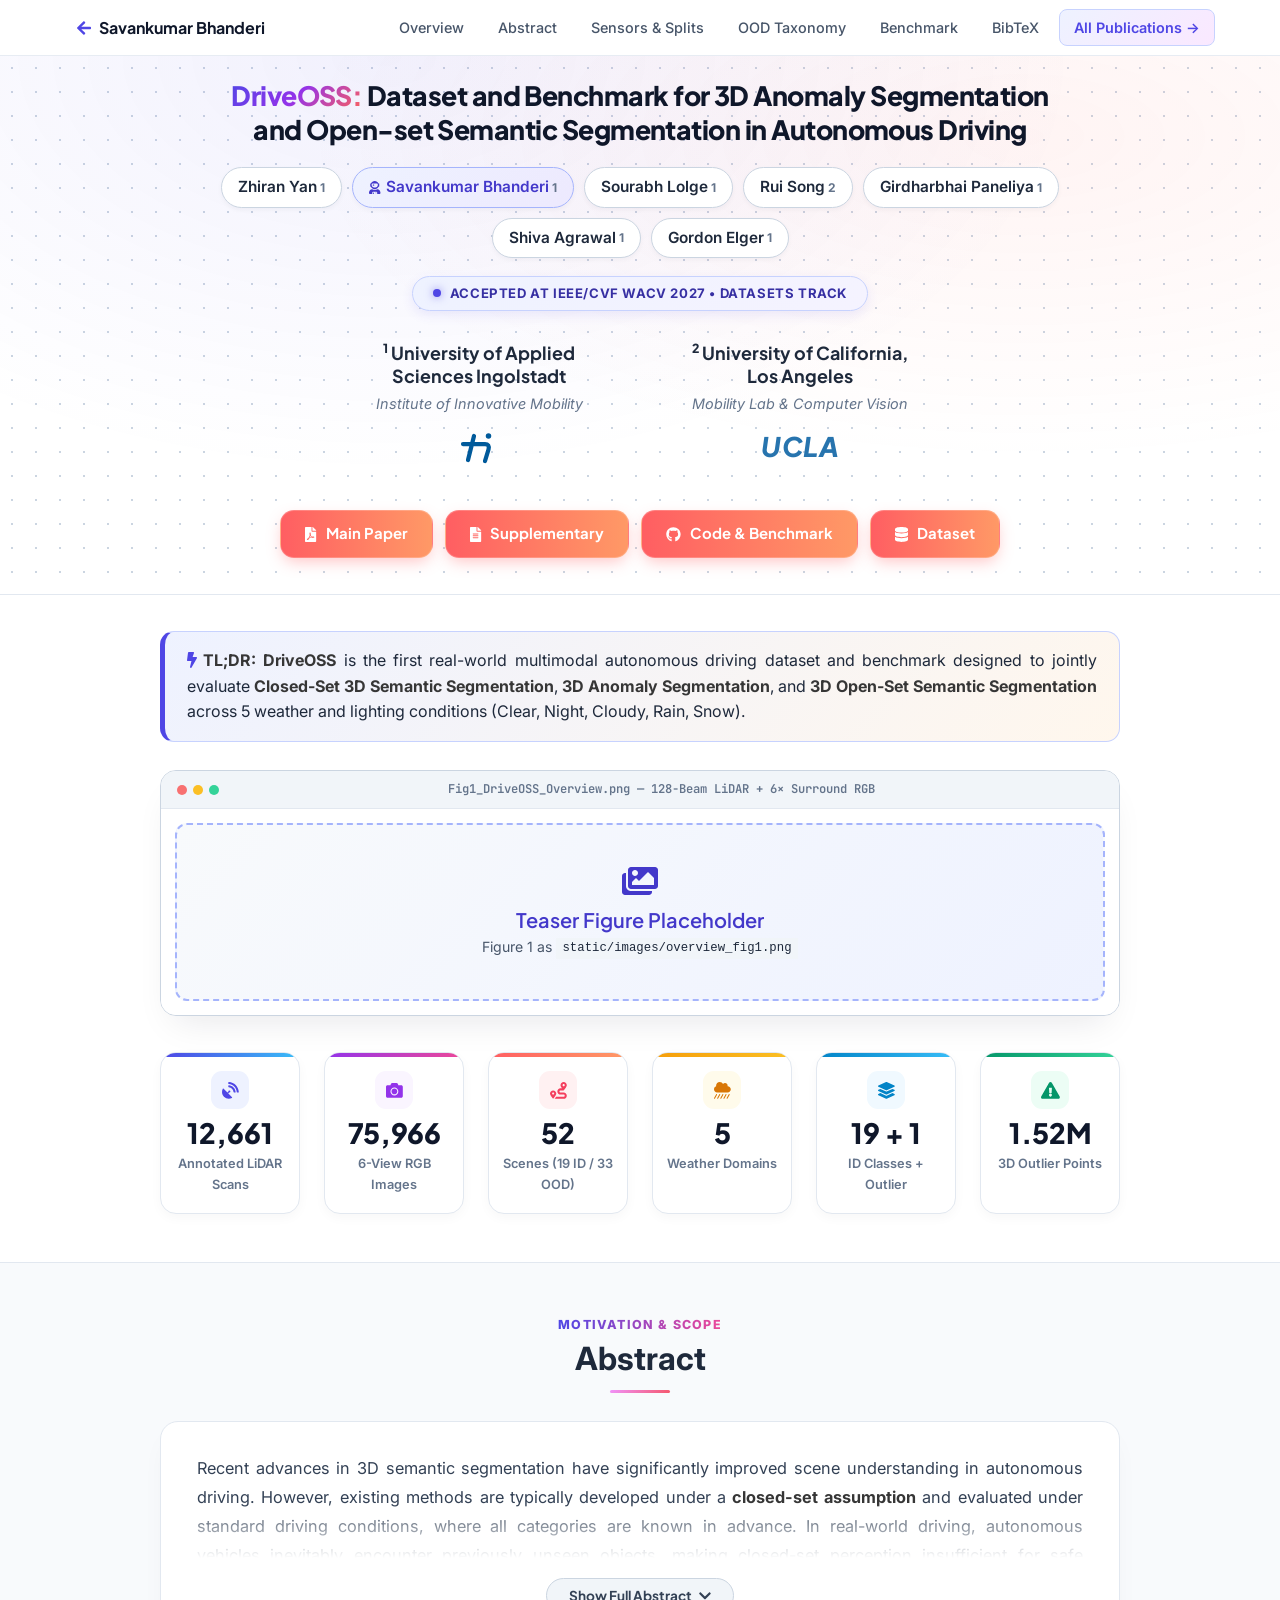
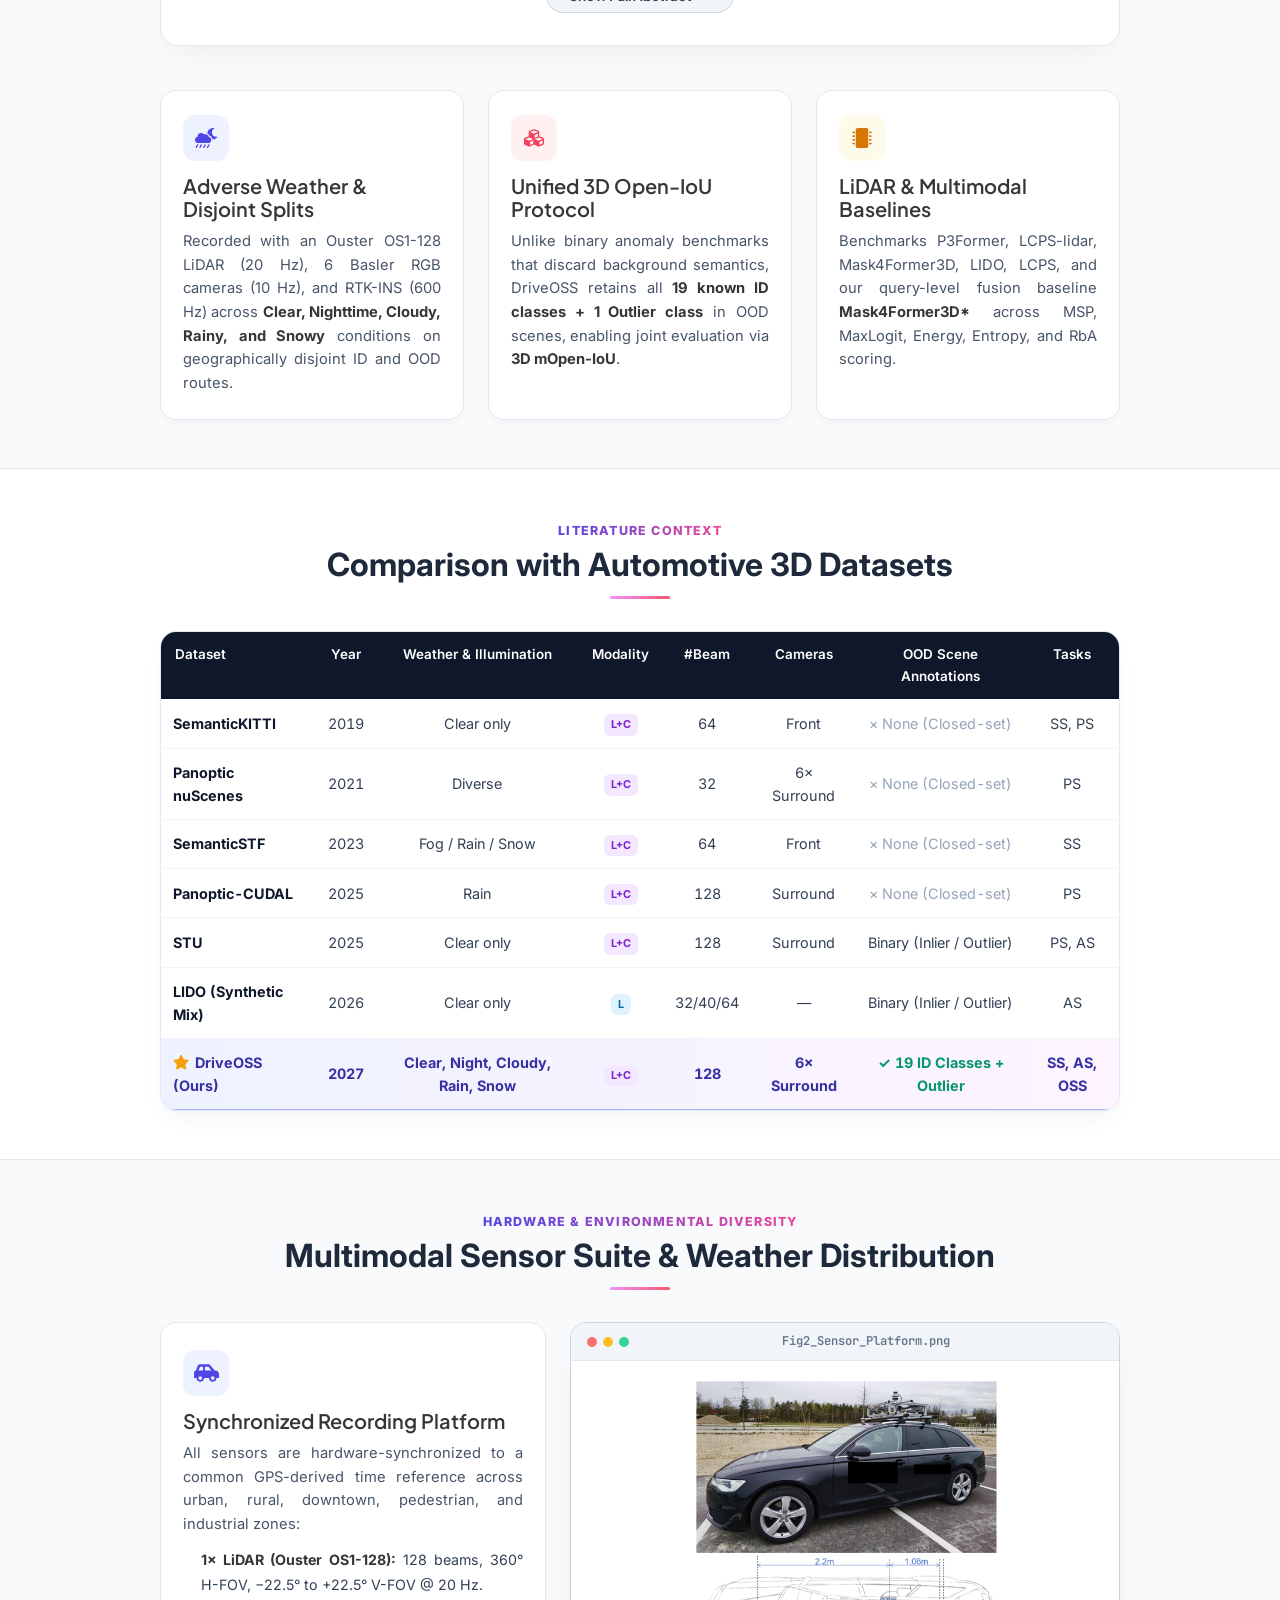
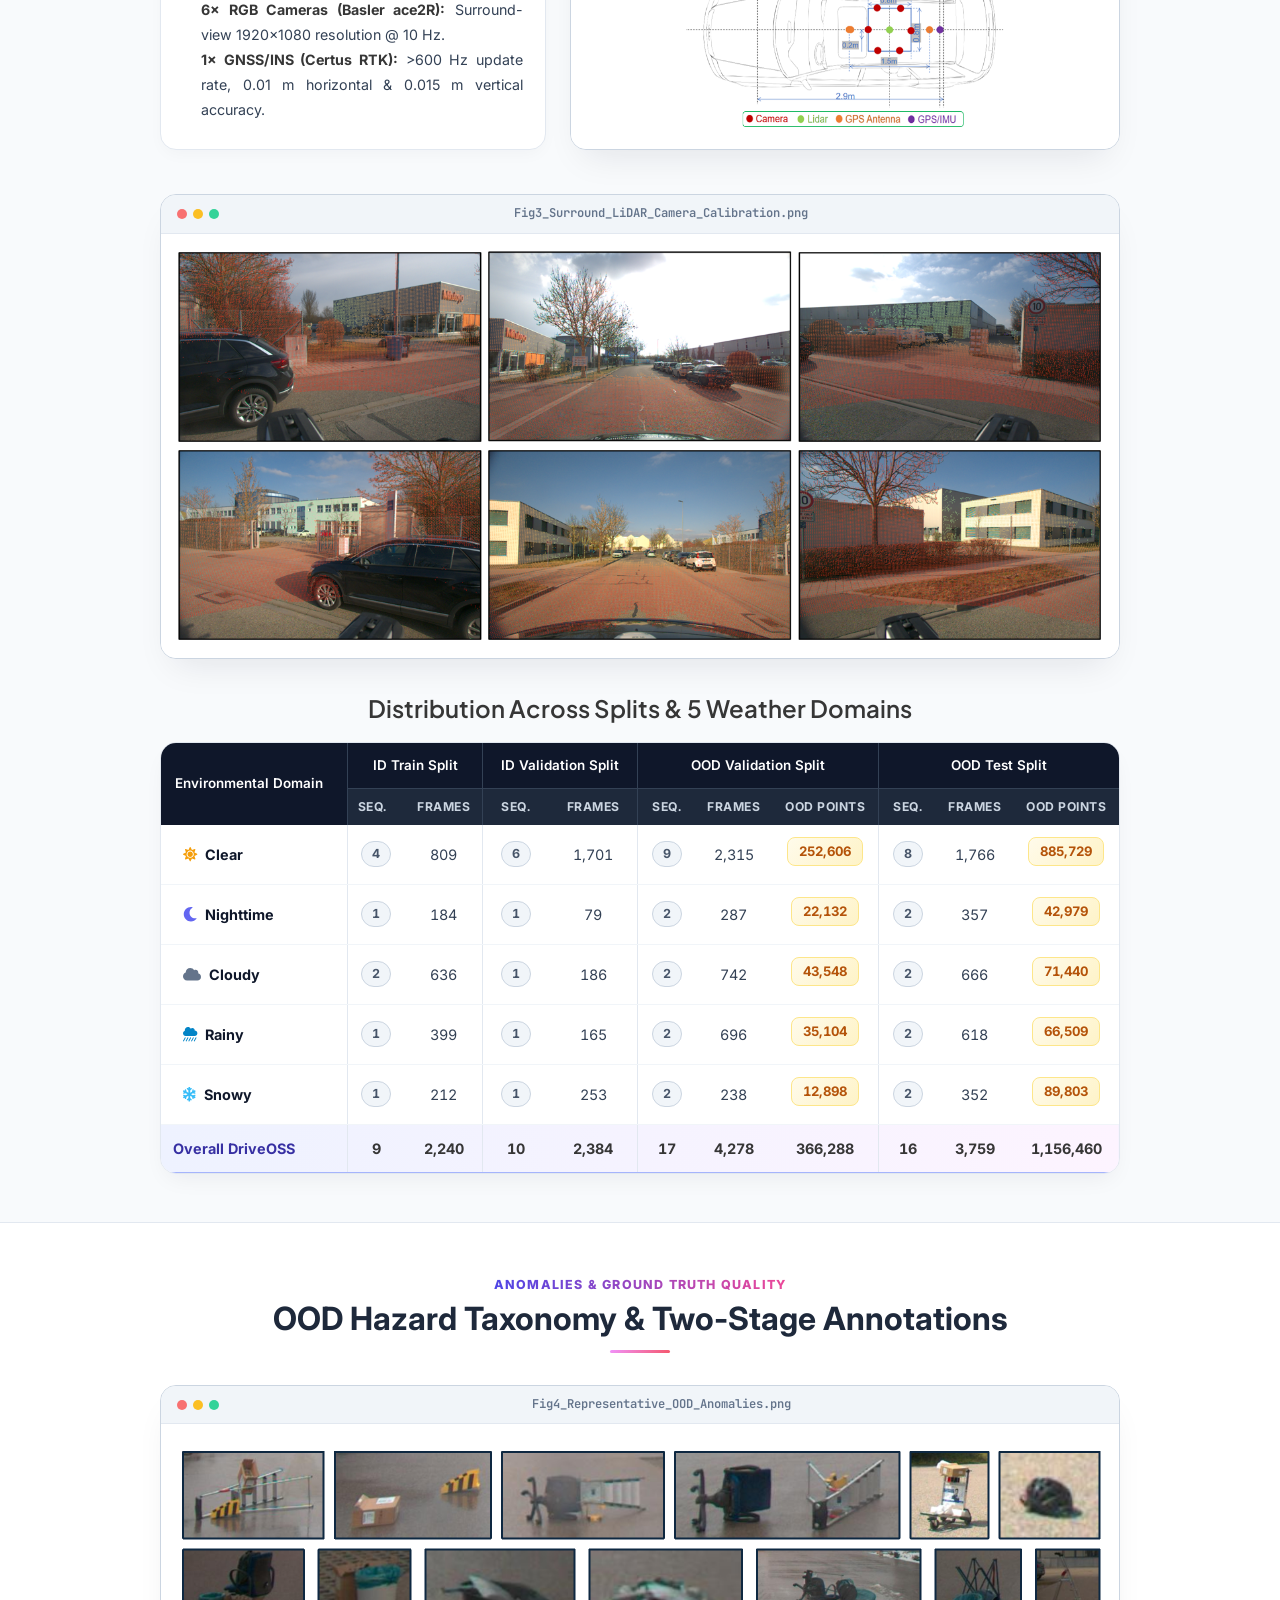
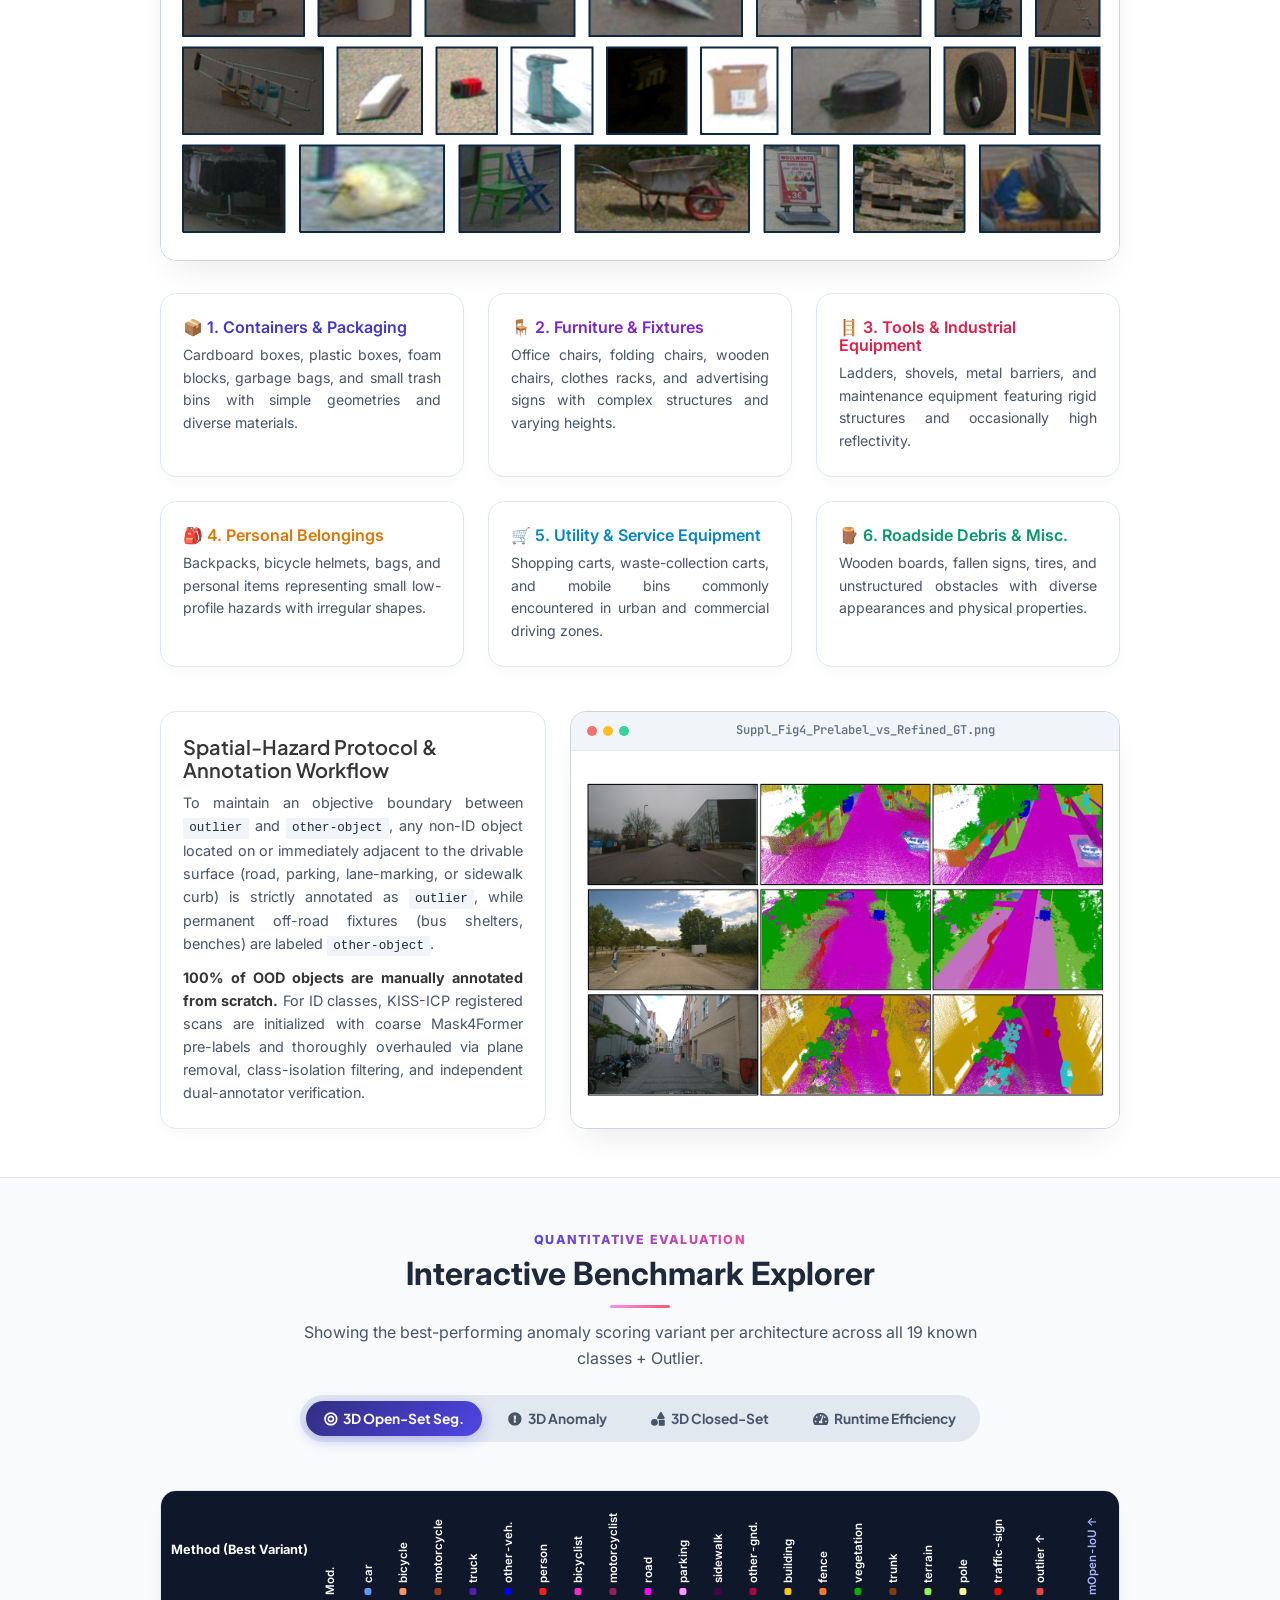
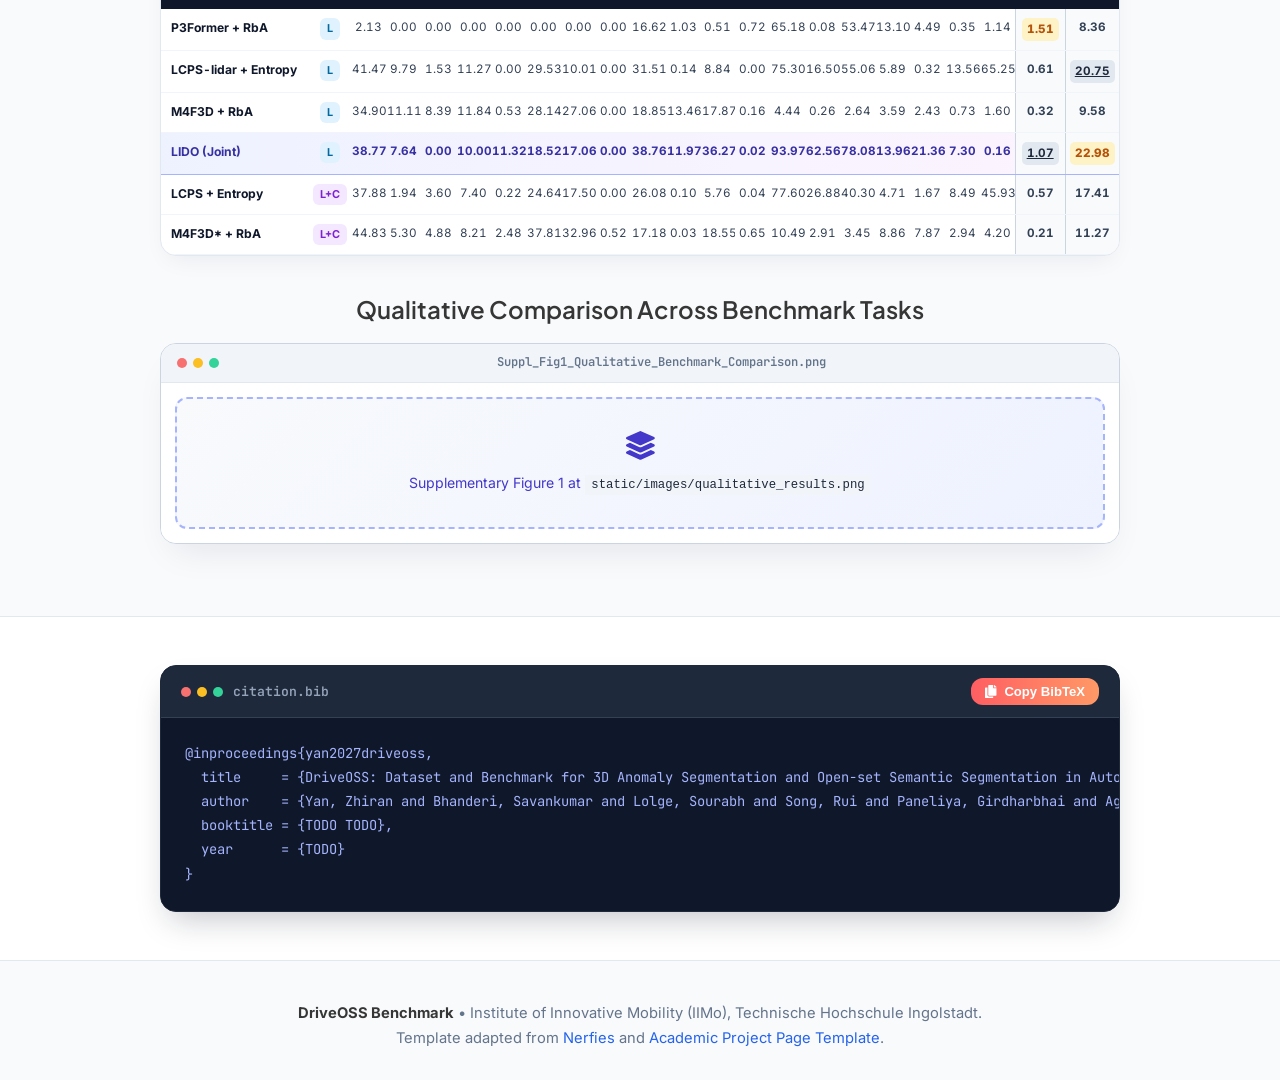
==== commit d5749000: "style change" ====
--- a/publications/2027/driveoss/index.html
+++ b/publications/2027/driveoss/index.html
@@ -23,9 +23,10 @@
   <style>
     :root {
       --brand-dark: #0f172a;
-      --brand-teal: #0d9488;
-      --brand-emerald: #059669;
-      --brand-amber: #d97706;
+      --brand-indigo: #4f46e5;
+      --brand-violet: #7c3aed;
+      --brand-coral: #ff6259;
+      --brand-orange: #ff9a1f;
       --surface-bg: #f8fafc;
       --border-subtle: #e2e8f0;
       --text-main: #0f172a;
@@ -62,7 +63,7 @@
       backdrop-filter: blur(14px);
       -webkit-backdrop-filter: blur(14px);
       border-bottom: 1px solid rgba(226, 232, 240, 0.8);
-      padding: 0.65rem 1.5rem;
+      padding: 0.55rem 1.5rem;
     }
     .nav-container {
       max-width: 1150px;
@@ -85,8 +86,8 @@
       transition: all 0.25s ease;
     }
     .nav-brand:hover {
-      background: #f0fdfa;
-      color: var(--brand-teal);
+      background: #eef2ff;
+      color: var(--brand-indigo);
     }
     .nav-links {
       display: flex;
@@ -111,7 +112,7 @@
       left: 0;
       width: 0%;
       height: 2.5px;
-      background: linear-gradient(90deg, #0d9488, #f59e0b);
+      background: linear-gradient(90deg, #4f46e5, #ec4899, #ff9a1f);
       transition: width 0.3s ease;
     }
     .nav-links a:hover {
@@ -122,22 +123,22 @@
       width: 100%;
     }
     .nav-links a.nav-cta {
-      background: #f0fdfa;
-      color: #0f766e;
+      background: linear-gradient(135deg, #eef2ff 0%, #fae8ff 100%);
+      color: #4f46e5;
       font-weight: 600;
-      border: 1px solid #99f6e4;
-    }
-
-    /* 2. ARCHITECTURAL HERO SECTION */
+      border: 1px solid #c7d2fe;
+    }
+
+    /* 2. ARCHITECTURAL HERO SECTION (REDUCED TOP MARGIN) */
     .hero-mesh {
       position: relative;
       background-color: #ffffff;
       background-image: 
-        radial-gradient(at 50% 0%, rgba(13, 148, 136, 0.09) 0px, transparent 60%),
-        radial-gradient(at 85% 20%, rgba(245, 158, 11, 0.06) 0px, transparent 50%),
+        radial-gradient(at 30% 0%, rgba(79, 70, 229, 0.08) 0px, transparent 55%),
+        radial-gradient(at 80% 15%, rgba(255, 98, 89, 0.07) 0px, transparent 50%),
         radial-gradient(#cbd5e1 1px, transparent 1px);
       background-size: 100% 100%, 100% 100%, 24px 24px;
-      padding: 3.25rem 1.5rem 2.75rem;
+      padding: 1.35rem 1.5rem 2.25rem;
       border-bottom: 1px solid var(--border-subtle);
     }
 
@@ -145,30 +146,30 @@
     .hero-title {
       font-size: clamp(1.32rem, 2.08vw, 1.82rem) !important;
       font-weight: 800 !important;
-      line-height: 1.32 !important;
+      line-height: 1.3 !important;
       letter-spacing: -0.02em;
       color: #0f172a;
       max-width: 1140px;
-      margin: 0 auto 1.5rem !important;
+      margin: 0 auto 1.25rem !important;
     }
     .title-line {
       display: block;
       white-space: nowrap;
     }
     .gradient-brand {
-      background: linear-gradient(135deg, #0f766e 0%, #0284c7 60%, #4f46e5 100%);
+      background: linear-gradient(135deg, #4f46e5 0%, #9333ea 50%, #ff6259 100%);
       -webkit-background-clip: text;
       -webkit-text-fill-color: transparent;
     }
 
-    /* 3. AUTHOR PILLS WITH HOVER SHADE + LEFT-TO-RIGHT SWEEP */
+    /* 3. AUTHOR PILLS WITH MULTI-COLOR SWEEP & SHIMMER */
     .authors-wrap {
       display: flex;
       flex-wrap: wrap;
       justify-content: center;
       gap: 10px;
       max-width: 980px;
-      margin: 0 auto 1.25rem;
+      margin: 0 auto 1.1rem;
     }
     .author-chip {
       position: relative;
@@ -187,7 +188,6 @@
       display: inline-flex;
       align-items: center;
     }
-    /* Bottom sweep bar on every author pill */
     .author-chip::after {
       content: '';
       position: absolute;
@@ -195,7 +195,7 @@
       left: 0;
       width: 0%;
       height: 3px;
-      background: linear-gradient(90deg, #0d9488, #f59e0b, #ec4899);
+      background: linear-gradient(90deg, #4f46e5, #ec4899, #ff9a1f);
       transition: width 0.32s cubic-bezier(0.4, 0, 0.2, 1);
     }
     .author-chip span.author-name {
@@ -204,21 +204,21 @@
       transition: color 0.25s ease;
     }
     .author-chip:hover {
-      transform: translateY(-4px) scale(1.03);
-      border-color: #5eead4;
-      background: #f0fdfa;
-      box-shadow: 0 10px 20px -5px rgba(13, 148, 136, 0.20);
+      transform: translateY(-3px) scale(1.03);
+      border-color: #a5b4fc;
+      background: #f5f3ff;
+      box-shadow: 0 10px 20px -5px rgba(79, 70, 229, 0.18);
     }
     .author-chip:hover span.author-name {
-      color: #0f766e;
+      color: #4f46e5;
     }
     .author-chip:hover::after {
       width: 100%;
     }
     .author-chip.is-self {
-      background: linear-gradient(135deg, #f0fdfa 0%, #ccfbf1 100%);
-      border-color: #5eead4;
-      color: #0f766e;
+      background: linear-gradient(135deg, #eef2ff 0%, #ede9fe 100%);
+      border-color: #a5b4fc;
+      color: #4338ca;
     }
     .author-chip sup {
       color: #64748b;
@@ -227,52 +227,37 @@
       font-size: 0.75rem;
     }
 
-    /* 4. CONFERENCE PILL (BETWEEN AUTHORS & AFFILIATIONS) */
+    /* 4. CONFERENCE PILL (STATIC COLOR, NO COLOR CHANGE ON HOVER) */
     .conf-badge-wrap {
-      margin: 0.4rem auto 0.85rem;
+      margin: 0.35rem auto 0.75rem;
     }
     .conf-badge {
-      position: relative;
-      overflow: hidden;
       display: inline-flex;
       align-items: center;
       gap: 9px;
-      background: linear-gradient(135deg, #134e4a 0%, #0f766e 100%);
-      color: #ffffff;
-      padding: 7px 22px;
+      background: linear-gradient(135deg, #eef2ff 0%, #f5f3ff 100%);
+      color: #3730a3;
+      border: 1.5px solid #c7d2fe;
+      padding: 6px 20px;
       border-radius: 999px;
-      font-size: 0.84rem;
+      font-size: 0.82rem;
       font-weight: 700;
-      letter-spacing: 0.7px;
+      letter-spacing: 0.6px;
       text-transform: uppercase;
-      box-shadow: 0 8px 20px -4px rgba(15, 118, 110, 0.38);
-      transition: all 0.3s cubic-bezier(0.34, 1.56, 0.64, 1);
+      box-shadow: 0 4px 12px rgba(79, 70, 229, 0.10);
       cursor: default;
-    }
-    .conf-badge::after {
-      content: '';
-      position: absolute;
-      bottom: 0;
-      left: 0;
-      width: 0%;
-      height: 3px;
-      background: linear-gradient(90deg, #fbbf24, #34d399);
-      transition: width 0.35s ease;
-    }
-    .conf-badge:hover {
-      transform: translateY(-3px) scale(1.03);
-      background: linear-gradient(135deg, #0f766e 0%, #0d9488 100%);
-      box-shadow: 0 12px 24px -4px rgba(13, 148, 136, 0.48);
-    }
-    .conf-badge:hover::after {
-      width: 100%;
     }
     .conf-badge .dot {
       width: 8px;
       height: 8px;
-      background: #fbbf24;
+      background: #4f46e5;
       border-radius: 50%;
-      box-shadow: 0 0 8px #fbbf24;
+      box-shadow: 0 0 8px rgba(79, 70, 229, 0.6);
+      animation: pulseDot 2s infinite;
+    }
+    @keyframes pulseDot {
+      0%, 100% { transform: scale(1); opacity: 1; }
+      50% { transform: scale(1.25); opacity: 0.75; }
     }
 
     /* 5. MARKUS-42 STYLE AFFILIATION CARDS */
@@ -282,7 +267,7 @@
       align-items: stretch;
       flex-wrap: wrap;
       gap: 2.5rem;
-      margin: 0.25rem auto 1.85rem;
+      margin: 0.2rem auto 1.6rem;
       max-width: 780px;
     }
     .affiliation-card {
@@ -292,7 +277,7 @@
       flex-direction: column;
       align-items: center;
       justify-content: space-between;
-      padding: 1.1rem 2rem;
+      padding: 1rem 2rem;
       border-radius: 16px;
       background: transparent;
       border: 1px solid transparent;
@@ -308,7 +293,7 @@
       left: 0;
       width: 0%;
       height: 3.5px;
-      background: linear-gradient(90deg, #0d9488 0%, #f59e0b 50%, #ec4899 100%);
+      background: linear-gradient(90deg, #4f46e5 0%, #ec4899 50%, #ff9a1f 100%);
       transition: width 0.35s cubic-bezier(0.4, 0, 0.2, 1);
     }
     .affiliation-card:hover {
@@ -331,7 +316,7 @@
       transition: color 0.25s ease;
     }
     .affiliation-card:hover .affiliation-title {
-      color: #0f766e !important;
+      color: #4f46e5 !important;
     }
     .affiliation-title sup {
       font-size: 0.78rem;
@@ -371,7 +356,7 @@
       transform: scale(1.07);
     }
 
-    /* 6. UNIFIED ACTION PILLS WITH SHADE-SHIFT & SWEEP ANIMATION */
+    /* 6. CORAL-ORANGE GRADIENT ACTION PILLS (MATCHING SCREENSHOT) */
     .cta-group {
       display: flex;
       flex-wrap: wrap;
@@ -385,62 +370,79 @@
       align-items: center;
       gap: 9px;
       padding: 11px 24px;
-      border-radius: 999px;
-      background: #1e293b;
-      color: #f8fafc !important;
+      border-radius: 14px;
+      background: linear-gradient(90deg, #ff5e62 0%, #ff9966 100%);
+      color: #ffffff !important;
       font-family: 'Plus Jakarta Sans', sans-serif;
       font-weight: 700;
-      font-size: 0.92rem;
-      border: 1px solid #334155;
-      box-shadow: 0 6px 16px -3px rgba(15, 23, 42, 0.22);
+      font-size: 0.93rem;
+      border: 1px solid rgba(255, 255, 255, 0.2);
+      box-shadow: 0 6px 16px -3px rgba(255, 94, 98, 0.38);
       text-decoration: none !important;
-      z-index: 1;
-      transition: all 0.3s cubic-bezier(0.34, 1.56, 0.64, 1);
-    }
-    /* Animated shade-changing fill layer on hover */
-    .btn-action-pill::before {
-      content: '';
-      position: absolute;
-      inset: 0;
-      background: linear-gradient(135deg, #0f766e 0%, #0d9488 55%, #059669 100%);
-      z-index: -1;
-      transform: scaleX(0);
-      transform-origin: left;
-      transition: transform 0.35s cubic-bezier(0.4, 0, 0.2, 1);
-    }
-    /* Animated bottom gold-amber underline sweep */
+      transition: all 0.25s cubic-bezier(0.4, 0, 0.2, 1);
+    }
+    /* Subtle glass light-glint sweep on hover (keeps exact same orange-coral color) */
     .btn-action-pill::after {
       content: '';
       position: absolute;
-      bottom: 0;
-      left: 0;
-      width: 0%;
-      height: 3px;
-      background: linear-gradient(90deg, #fbbf24, #38bdf8);
-      transition: width 0.35s cubic-bezier(0.4, 0, 0.2, 1);
+      top: 0;
+      left: -120%;
+      width: 65%;
+      height: 100%;
+      background: linear-gradient(90deg, transparent, rgba(255, 255, 255, 0.35), transparent);
+      transform: skewX(-22deg);
+      transition: left 0.55s ease;
     }
     .btn-action-pill i {
-      color: #5eead4;
-      transition: transform 0.3s ease, color 0.3s ease;
+      color: #ffffff;
+      transition: transform 0.25s ease;
     }
     .btn-action-pill:hover {
-      transform: translateY(-4px) scale(1.03);
-      border-color: #14b8a6;
-      box-shadow: 0 12px 26px -5px rgba(13, 148, 136, 0.42);
+      transform: translateY(-2px);
+      filter: brightness(1.06);
+      box-shadow: 0 10px 24px -4px rgba(255, 94, 98, 0.55);
       color: #ffffff !important;
     }
-    .btn-action-pill:hover::before {
-      transform: scaleX(1);
-    }
     .btn-action-pill:hover::after {
+      left: 140%;
+    }
+    .btn-action-pill:hover i {
+      transform: scale(1.12);
+    }
+
+    /* 7. SHOWCASE MEDIA FRAMES & EQUAL-HEIGHT SIDE-BY-SIDE ALIGNMENT */
+    .columns.is-vcentered {
+      align-items: stretch !important;
+    }
+    .columns.is-vcentered > .column {
+      display: flex;
+      flex-direction: column;
+    }
+    .columns.is-vcentered .pillar-card {
+      flex: 1;
+      display: flex;
+      flex-direction: column;
+      justify-content: center;
+    }
+    .columns.is-vcentered .media-window {
+      flex: 1;
+      display: flex;
+      flex-direction: column;
+      margin-bottom: 0 !important;
+    }
+    .columns.is-vcentered .media-body {
+      flex: 1;
+      display: flex;
+      align-items: center;
+      justify-content: center;
+    }
+    .columns.is-vcentered .media-body img {
+      max-height: 360px;
       width: 100%;
-    }
-    .btn-action-pill:hover i {
-      color: #fde68a;
-      transform: scale(1.12);
-    }
-
-    /* 7. SHOWCASE MEDIA FRAMES */
+      object-fit: contain;
+      margin: 0 auto;
+    }
+
     .media-window {
       background: #ffffff;
       border-radius: 16px;
@@ -448,6 +450,11 @@
       box-shadow: 0 18px 36px -14px rgba(15, 23, 42, 0.10);
       overflow: hidden;
       margin-bottom: 1.5rem;
+      transition: box-shadow 0.3s ease, border-color 0.3s ease;
+    }
+    .media-window:hover {
+      border-color: #94a3b8;
+      box-shadow: 0 22px 44px -12px rgba(15, 23, 42, 0.15);
     }
     .media-window-bar {
       background: #f1f5f9;
@@ -468,18 +475,24 @@
       color: #64748b;
       font-family: 'JetBrains Mono', monospace;
     }
-    .media-body { padding: 12px; background: #ffffff; }
-    .media-body img { width: 100%; border-radius: 8px; display: block; }
+    .media-body { padding: 14px; background: #ffffff; }
+    .media-body img {
+      width: 100%;
+      border-radius: 8px;
+      display: block;
+      margin: 0 auto;
+    }
     .img-fallback {
-      background: linear-gradient(135deg, #f8fafc 0%, #f0fdfa 100%);
-      border: 2px dashed #5eead4;
+      background: linear-gradient(135deg, #f8fafc 0%, #eef2ff 100%);
+      border: 2px dashed #a5b4fc;
       border-radius: 12px;
       padding: 2.5rem 1.5rem;
       text-align: center;
-      color: #0f766e;
-    }
-
-    /* 8. METRIC BENTO CARDS */
+      color: #4338ca;
+      width: 100%;
+    }
+
+    /* 8. MULTI-COLOR METRIC BENTO CARDS WITH SHIMMER, ICON SPIN & NUMBER POP */
     .metric-bento {
       background: #ffffff;
       border-radius: 16px;
@@ -488,45 +501,110 @@
       box-shadow: 0 4px 12px rgba(0, 0, 0, 0.03);
       text-align: center;
       height: 100%;
-      transition: all 0.28s ease;
+      transition: all 0.35s cubic-bezier(0.34, 1.56, 0.64, 1);
       position: relative;
       overflow: hidden;
+      cursor: default;
     }
     .metric-bento::before {
       content: '';
       position: absolute;
       top: 0; left: 0; right: 0; height: 4px;
-      background: linear-gradient(90deg, #0d9488, #f59e0b);
-    }
-    .metric-bento:hover {
-      transform: translateY(-5px);
-      box-shadow: 0 14px 26px -6px rgba(13, 148, 136, 0.16);
-      border-color: #99f6e4;
+      background: linear-gradient(90deg, #4f46e5, #06b6d4);
+      transition: height 0.3s ease;
+    }
+    /* Diagonal light sheen sweep across card */
+    .metric-bento::after {
+      content: '';
+      position: absolute;
+      top: 0;
+      left: -130%;
+      width: 75%;
+      height: 100%;
+      background: linear-gradient(90deg, transparent, rgba(255, 255, 255, 0.7), transparent);
+      transform: skewX(-25deg);
+      transition: left 0.6s ease;
+      pointer-events: none;
+    }
+    .metric-bento:hover::after {
+      left: 140%;
     }
     .metric-icon {
-      width: 36px; height: 36px; border-radius: 10px;
-      background: #f0fdfa; color: #0d9488;
+      width: 38px; height: 38px; border-radius: 11px;
+      background: #eef2ff; color: #4f46e5;
       display: inline-flex; align-items: center; justify-content: center;
-      font-size: 1rem; margin-bottom: 8px;
+      font-size: 1.05rem; margin-bottom: 8px;
+      transition: all 0.35s cubic-bezier(0.34, 1.56, 0.64, 1);
     }
     .metric-value {
       font-family: 'Plus Jakarta Sans', sans-serif;
       font-size: 1.75rem; font-weight: 800; color: #0f172a; line-height: 1.15;
+      transition: transform 0.3s cubic-bezier(0.34, 1.56, 0.64, 1), color 0.3s ease;
     }
     .metric-title {
       font-size: 0.8rem; font-weight: 600; color: #64748b; margin-top: 5px;
-    }
+      transition: color 0.3s ease;
+    }
+    .metric-bento:hover {
+      transform: translateY(-6px) scale(1.03);
+      box-shadow: 0 16px 30px -8px rgba(79, 70, 229, 0.18);
+      border-color: #a5b4fc;
+    }
+    .metric-bento:hover .metric-icon {
+      transform: scale(1.18) rotate(-10deg);
+      box-shadow: 0 6px 14px rgba(79, 70, 229, 0.22);
+    }
+    .metric-bento:hover .metric-value {
+      transform: scale(1.08);
+      color: #4f46e5;
+    }
+    .metric-bento:hover .metric-title {
+      color: #1e293b;
+    }
+
+    /* Individual Color Themes for the 6 Bento Cards */
+    .columns .column:nth-child(1) .metric-bento::before { background: linear-gradient(90deg, #4f46e5, #38bdf8); }
+    .columns .column:nth-child(1) .metric-icon { background: #eef2ff; color: #4f46e5; }
+    
+    .columns .column:nth-child(2) .metric-bento::before { background: linear-gradient(90deg, #9333ea, #ec4899); }
+    .columns .column:nth-child(2) .metric-icon { background: #faf5ff; color: #9333ea; }
+    .columns .column:nth-child(2) .metric-bento:hover .metric-value { color: #9333ea; }
+    .columns .column:nth-child(2) .metric-bento:hover { border-color: #d8b4fe; box-shadow: 0 16px 30px -8px rgba(147, 51, 234, 0.18); }
+
+    .columns .column:nth-child(3) .metric-bento::before { background: linear-gradient(90deg, #ff5e62, #ff9966); }
+    .columns .column:nth-child(3) .metric-icon { background: #fff1f2; color: #f43f5e; }
+    .columns .column:nth-child(3) .metric-bento:hover .metric-value { color: #f43f5e; }
+    .columns .column:nth-child(3) .metric-bento:hover { border-color: #fda4af; box-shadow: 0 16px 30px -8px rgba(244, 63, 94, 0.18); }
+
+    .columns .column:nth-child(4) .metric-bento::before { background: linear-gradient(90deg, #f59e0b, #fbbf24); }
+    .columns .column:nth-child(4) .metric-icon { background: #fffbeb; color: #d97706; }
+    .columns .column:nth-child(4) .metric-bento:hover .metric-value { color: #d97706; }
+    .columns .column:nth-child(4) .metric-bento:hover { border-color: #fde68a; box-shadow: 0 16px 30px -8px rgba(217, 119, 6, 0.18); }
+
+    .columns .column:nth-child(5) .metric-bento::before { background: linear-gradient(90deg, #0284c7, #38bdf8); }
+    .columns .column:nth-child(5) .metric-icon { background: #f0f9ff; color: #0284c7; }
+    .columns .column:nth-child(5) .metric-bento:hover .metric-value { color: #0284c7; }
+    .columns .column:nth-child(5) .metric-bento:hover { border-color: #7dd3fc; box-shadow: 0 16px 30px -8px rgba(2, 132, 199, 0.18); }
+
+    .columns .column:nth-child(6) .metric-bento::before { background: linear-gradient(90deg, #059669, #34d399); }
+    .columns .column:nth-child(6) .metric-icon { background: #ecfdf5; color: #059669; }
+    .columns .column:nth-child(6) .metric-bento:hover .metric-value { color: #059669; }
+    .columns .column:nth-child(6) .metric-bento:hover { border-color: #6ee7b7; box-shadow: 0 16px 30px -8px rgba(5, 150, 105, 0.18); }
 
     /* 9. EXPANDABLE ABSTRACT & PILLARS */
     .tldr-banner {
-      background: linear-gradient(135deg, #f0fdfa 0%, #f8fafc 100%);
-      border: 1px solid #99f6e4;
-      border-left: 5px solid #0d9488;
+      background: linear-gradient(135deg, #eef2ff 0%, #fff7ed 100%);
+      border: 1px solid #c7d2fe;
+      border-left: 5px solid #4f46e5;
       border-radius: 14px;
       padding: 16px 22px;
       margin-bottom: 1.75rem;
       font-size: 1rem;
       color: #1e293b;
+      transition: box-shadow 0.3s ease;
+    }
+    .tldr-banner:hover {
+      box-shadow: 0 8px 20px rgba(79, 70, 229, 0.08);
     }
     .abstract-card {
       background: #ffffff;
@@ -554,12 +632,12 @@
     }
     .abstract-collapsible.expanded + .abstract-fade { opacity: 0; }
     .abstract-toggle-wrap { text-align: center; margin-top: 14px; }
+    
+    /* Show Full Abstract Pill: Static soft slate color, no color change on hover */
     .btn-expand-abstract {
-      position: relative;
-      overflow: hidden;
-      background: #1e293b;
-      color: #ffffff;
-      border: 1px solid #334155;
+      background: #f1f5f9;
+      color: #334155;
+      border: 1px solid #cbd5e1;
       padding: 8px 22px;
       border-radius: 999px;
       font-family: 'Plus Jakarta Sans', sans-serif;
@@ -569,47 +647,74 @@
       display: inline-flex;
       align-items: center;
       gap: 7px;
-      transition: all 0.28s ease;
-    }
-    .btn-expand-abstract::after {
-      content: '';
-      position: absolute;
-      bottom: 0; left: 0; width: 0%; height: 3px;
-      background: linear-gradient(90deg, #34d399, #fbbf24);
-      transition: width 0.3s ease;
+      transition: transform 0.2s ease, box-shadow 0.2s ease;
     }
     .btn-expand-abstract:hover {
-      background: #0f766e;
-      border-color: #0d9488;
-      transform: translateY(-2px);
-      box-shadow: 0 6px 14px rgba(13, 148, 136, 0.28);
-    }
-    .btn-expand-abstract:hover::after { width: 100%; }
-
+      background: #f1f5f9;
+      color: #334155;
+      transform: translateY(-1px);
+      box-shadow: 0 4px 12px rgba(15, 23, 42, 0.08);
+    }
+
+    /* Pillar Cards with Shimmer, Bottom Gradient Sweep & Icon Pop */
     .pillar-card {
+      position: relative;
+      overflow: hidden;
       background: #ffffff;
       border-radius: 16px;
       padding: 24px 22px;
       border: 1px solid #e2e8f0;
       box-shadow: 0 6px 18px -4px rgba(15, 23, 42, 0.04);
       height: 100%;
-      transition: all 0.25s ease;
+      transition: all 0.32s cubic-bezier(0.34, 1.56, 0.64, 1);
+    }
+    .pillar-card::before {
+      content: '';
+      position: absolute;
+      bottom: 0;
+      left: 0;
+      width: 0%;
+      height: 3.5px;
+      background: linear-gradient(90deg, #4f46e5, #ec4899, #ff9966);
+      transition: width 0.38s ease;
+    }
+    .pillar-card::after {
+      content: '';
+      position: absolute;
+      top: 0;
+      left: -130%;
+      width: 70%;
+      height: 100%;
+      background: linear-gradient(90deg, transparent, rgba(79, 70, 229, 0.04), transparent);
+      transform: skewX(-25deg);
+      transition: left 0.65s ease;
+      pointer-events: none;
     }
     .pillar-card:hover {
-      transform: translateY(-4px);
-      border-color: #5eead4;
-      box-shadow: 0 14px 28px -8px rgba(13, 148, 136, 0.12);
+      transform: translateY(-5px) scale(1.015);
+      border-color: #a5b4fc;
+      box-shadow: 0 16px 32px -8px rgba(79, 70, 229, 0.14);
+    }
+    .pillar-card:hover::before {
+      width: 100%;
+    }
+    .pillar-card:hover::after {
+      left: 140%;
     }
     .pillar-icon-box {
-      width: 44px; height: 44px; border-radius: 12px;
+      width: 46px; height: 46px; border-radius: 12px;
       display: inline-flex; align-items: center; justify-content: center;
       font-size: 1.25rem; margin-bottom: 14px;
-    }
-    .icon-blue { background: #f0fdfa; color: #0d9488; }
-    .icon-indigo { background: #fef3c7; color: #d97706; }
-    .icon-teal { background: #eef2ff; color: #4f46e5; }
-
-    /* 10. REDESIGNED WEATHER SPLIT TABLE (ZERO SLASHES, MULTI-TIER HEADERS) */
+      transition: transform 0.35s cubic-bezier(0.34, 1.56, 0.64, 1);
+    }
+    .pillar-card:hover .pillar-icon-box {
+      transform: scale(1.15) rotate(-8deg);
+    }
+    .icon-blue { background: #eef2ff; color: #4f46e5; }
+    .icon-indigo { background: #fff1f2; color: #f43f5e; }
+    .icon-teal { background: #fffbeb; color: #d97706; }
+
+    /* 10. REDESIGNED WEATHER SPLIT TABLE & ANIMATED INFO PILLS */
     .section-bg-slate {
       background-color: #f8fafc;
       border-top: 1px solid #e2e8f0;
@@ -620,9 +725,11 @@
       letter-spacing: 1.2px;
       font-size: 0.78rem;
       font-weight: 800;
-      color: #0d9488;
+      background: linear-gradient(90deg, #4f46e5, #ec4899);
+      -webkit-background-clip: text;
+      -webkit-text-fill-color: transparent;
       margin-bottom: 6px;
-      display: block;
+      display: inline-block;
     }
     .modern-table-card {
       background: #ffffff;
@@ -674,42 +781,80 @@
       font-weight: 700;
       color: #0f172a;
     }
+    .modern-table tbody tr {
+      transition: background-color 0.2s ease;
+    }
     .modern-table tbody tr:hover { background-color: #f8fafc; }
 
+    /* Interactive Animations for Table Info Pills */
     .seq-badge {
       display: inline-block;
       background: #f1f5f9;
       color: #475569;
       font-weight: 700;
       font-size: 0.78rem;
-      padding: 2px 9px;
+      padding: 2px 10px;
       border-radius: 999px;
       border: 1px solid #cbd5e1;
-    }
+      transition: all 0.25s cubic-bezier(0.34, 1.56, 0.64, 1);
+    }
+    tr:hover .seq-badge,
+    .seq-badge:hover {
+      transform: scale(1.12);
+      background: #eef2ff;
+      color: #4f46e5;
+      border-color: #a5b4fc;
+      box-shadow: 0 3px 8px rgba(79, 70, 229, 0.15);
+    }
+
     .ood-pts-pill {
+      position: relative;
+      overflow: hidden;
       display: inline-block;
-      background: #fffbeb;
+      background: linear-gradient(135deg, #fffbeb 0%, #fef3c7 100%);
       color: #b45309;
       font-weight: 700;
       font-size: 0.82rem;
-      padding: 3px 10px;
+      padding: 3px 11px;
       border-radius: 8px;
       border: 1px solid #fde68a;
-    }
+      transition: all 0.28s cubic-bezier(0.34, 1.56, 0.64, 1);
+    }
+    tr:hover .ood-pts-pill,
+    .ood-pts-pill:hover {
+      transform: scale(1.07);
+      background: linear-gradient(135deg, #fef3c7 0%, #fde68a 100%);
+      box-shadow: 0 4px 12px rgba(245, 158, 11, 0.22);
+    }
+
     .weather-chip {
       display: inline-flex;
       align-items: center;
       gap: 8px;
       font-weight: 700;
-    }
+      padding: 4px 10px;
+      border-radius: 999px;
+      transition: all 0.28s cubic-bezier(0.34, 1.56, 0.64, 1);
+    }
+    .weather-chip i {
+      transition: transform 0.35s cubic-bezier(0.34, 1.56, 0.64, 1);
+    }
+    tr:hover .weather-chip {
+      background: #f1f5f9;
+      transform: translateX(4px);
+    }
+    tr:hover .weather-chip i {
+      transform: scale(1.25) rotate(15deg);
+    }
+
     .ours-row {
-      background: linear-gradient(90deg, #f0fdfa 0%, #ecfeff 100%) !important;
+      background: linear-gradient(90deg, #eef2ff 0%, #fdf4ff 100%) !important;
       font-weight: 700;
     }
     .ours-row td {
-      color: #0f766e !important;
-      border-top: 1.5px solid #5eead4 !important;
-      border-bottom: 1.5px solid #5eead4 !important;
+      color: #3730a3 !important;
+      border-top: 1.5px solid #a5b4fc !important;
+      border-bottom: 1.5px solid #a5b4fc !important;
     }
 
     /* 11. BENCHMARK PILL TABS WITH HOVER ANIMATION */
@@ -741,21 +886,21 @@
       content: '';
       position: absolute;
       bottom: 0; left: 15%; width: 0%; height: 2.5px;
-      background: linear-gradient(90deg, #0d9488, #f59e0b);
+      background: linear-gradient(90deg, #4f46e5, #ff5e62);
       transition: width 0.3s ease;
     }
     .pill-tab-btn:hover {
       color: #0f172a;
-      background: rgba(255,255,255,0.6);
+      background: rgba(255,255,255,0.65);
       transform: translateY(-1px);
     }
     .pill-tab-btn:hover::after { width: 70%; }
     .pill-tab-btn.active {
-      background: #1e293b;
+      background: linear-gradient(135deg, #312e81 0%, #4f46e5 100%);
       color: #ffffff;
-      box-shadow: 0 4px 12px rgba(15, 23, 42, 0.18);
-    }
-    .pill-tab-btn.active i { color: #5eead4; }
+      box-shadow: 0 4px 14px rgba(79, 70, 229, 0.32);
+    }
+    .pill-tab-btn.active i { color: #fda4af; }
     .tab-pane { display: none; }
     .tab-pane.active { display: block; animation: fadeInUp 0.3s ease-out; }
 
@@ -826,18 +971,26 @@
     }
 
     .tag-mod {
-      display: inline-block; padding: 2px 6px;
+      display: inline-block; padding: 2px 7px;
       border-radius: 6px; font-size: 0.68rem; font-weight: 700;
-    }
-    .tag-l { background: #ccfbf1; color: #115e59; }
-    .tag-lc { background: #fef3c7; color: #92400e; }
+      transition: transform 0.25s ease, box-shadow 0.25s ease;
+    }
+    tr:hover .tag-mod {
+      transform: scale(1.08);
+    }
+    .tag-l { background: #e0f2fe; color: #0369a1; }
+    .tag-lc { background: #f3e8ff; color: #7e22ce; }
     .check-yes { color: #059669; font-weight: 700; }
     .check-no { color: #94a3b8; }
     .gold-medal {
+      display: inline-block;
       background: #fef3c7; color: #b45309;
       padding: 2px 5px; border-radius: 5px; font-weight: 800;
-    }
+      transition: transform 0.25s ease;
+    }
+    tr:hover .gold-medal { transform: scale(1.1); }
     .silver-medal {
+      display: inline-block;
       background: #e2e8f0; color: #1e293b;
       padding: 2px 5px; border-radius: 5px; font-weight: 700;
       text-decoration: underline;
@@ -861,7 +1014,7 @@
       margin: 0 !important; padding: 1.5rem !important; color: #e2e8f0 !important;
     }
     .terminal-card code {
-      background: transparent !important; color: #5eead4 !important;
+      background: transparent !important; color: #a5b4fc !important;
       font-family: 'JetBrains Mono', monospace !important;
       font-size: 0.86rem !important; line-height: 1.65;
     }
@@ -883,7 +1036,7 @@
   <header class="glass-nav">
     <div class="nav-container">
       <a class="nav-brand" href="https://bhanderisavan.github.io">
-        <i class="fas fa-arrow-left" style="color: #0d9488;"></i>
+        <i class="fas fa-arrow-left" style="color: #4f46e5;"></i>
         <span>Savankumar Bhanderi</span>
       </a>
       <nav class="nav-links">
@@ -970,7 +1123,7 @@
 
       </div>
 
-      <!-- Unified Charcoal-Slate Action Pills with Emerald-Teal Hover Sweep -->
+      <!-- Warm Coral-Orange Action Pills (Subtle Highlight on Hover) -->
       <div class="cta-group">
         <a href="static/pdfs/DriveOSS_WACV2027.pdf" target="_blank" class="btn-action-pill">
           <i class="fas fa-file-pdf"></i>
@@ -998,7 +1151,7 @@
     <div class="container is-max-desktop">
 
       <div class="tldr-banner">
-        <strong><i class="fas fa-bolt" style="color:#0d9488; margin-right:6px;"></i>TL;DR:</strong>
+        <strong><i class="fas fa-bolt" style="color:#4f46e5; margin-right:6px;"></i>TL;DR:</strong>
         <strong>DriveOSS</strong> is the first real-world multimodal autonomous driving dataset and benchmark designed to jointly evaluate <strong>Closed-Set 3D Semantic Segmentation</strong>, <strong>3D Anomaly Segmentation</strong>, and <strong>3D Open-Set Semantic Segmentation</strong> across 5 weather and lighting conditions (Clear, Night, Cloudy, Rain, Snow).
       </div>
 
@@ -1013,7 +1166,7 @@
                onerror="this.style.display='none'; this.nextElementSibling.style.display='block';">
           <div class="img-fallback" style="display:none;">
             <i class="fas fa-images" style="font-size: 2rem; margin-bottom: 8px;"></i>
-            <h4 class="title is-5" style="margin-bottom: 4px; color:#0f766e;">Teaser Figure Placeholder</h4>
+            <h4 class="title is-5" style="margin-bottom: 4px; color:#4338ca;">Teaser Figure Placeholder</h4>
             <p style="font-size: 0.88rem; color:#475569;"> Figure 1  as <code>static/images/overview_fig1.png</code></p>
           </div>
         </div>
@@ -1367,37 +1520,37 @@
       <div class="columns is-multiline" style="margin-bottom: 2rem;">
         <div class="column is-4">
           <div class="pillar-card">
-            <h5 class="title is-6" style="color:#0f766e; margin-bottom:8px;">📦 1. Containers &amp; Packaging</h5>
+            <h5 class="title is-6" style="color:#4338ca; margin-bottom:8px;">📦 1. Containers &amp; Packaging</h5>
             <p style="color:#475569; font-size:0.88rem;">Cardboard boxes, plastic boxes, foam blocks, garbage bags, and small trash bins with simple geometries and diverse materials.</p>
           </div>
         </div>
         <div class="column is-4">
           <div class="pillar-card">
-            <h5 class="title is-6" style="color:#0f766e; margin-bottom:8px;">🪑 2. Furniture &amp; Fixtures</h5>
+            <h5 class="title is-6" style="color:#7e22ce; margin-bottom:8px;">🪑 2. Furniture &amp; Fixtures</h5>
             <p style="color:#475569; font-size:0.88rem;">Office chairs, folding chairs, wooden chairs, clothes racks, and advertising signs with complex structures and varying heights.</p>
           </div>
         </div>
         <div class="column is-4">
           <div class="pillar-card">
-            <h5 class="title is-6" style="color:#0f766e; margin-bottom:8px;">🪜 3. Tools &amp; Industrial Equipment</h5>
+            <h5 class="title is-6" style="color:#e11d48; margin-bottom:8px;">🪜 3. Tools &amp; Industrial Equipment</h5>
             <p style="color:#475569; font-size:0.88rem;">Ladders, shovels, metal barriers, and maintenance equipment featuring rigid structures and occasionally high reflectivity.</p>
           </div>
         </div>
         <div class="column is-4">
           <div class="pillar-card">
-            <h5 class="title is-6" style="color:#0f766e; margin-bottom:8px;">🎒 4. Personal Belongings</h5>
+            <h5 class="title is-6" style="color:#d97706; margin-bottom:8px;">🎒 4. Personal Belongings</h5>
             <p style="color:#475569; font-size:0.88rem;">Backpacks, bicycle helmets, bags, and personal items representing small low-profile hazards with irregular shapes.</p>
           </div>
         </div>
         <div class="column is-4">
           <div class="pillar-card">
-            <h5 class="title is-6" style="color:#0f766e; margin-bottom:8px;">🛒 5. Utility &amp; Service Equipment</h5>
+            <h5 class="title is-6" style="color:#0284c7; margin-bottom:8px;">🛒 5. Utility &amp; Service Equipment</h5>
             <p style="color:#475569; font-size:0.88rem;">Shopping carts, waste-collection carts, and mobile bins commonly encountered in urban and commercial driving zones.</p>
           </div>
         </div>
         <div class="column is-4">
           <div class="pillar-card">
-            <h5 class="title is-6" style="color:#0f766e; margin-bottom:8px;">🪵 6. Roadside Debris &amp; Misc.</h5>
+            <h5 class="title is-6" style="color:#059669; margin-bottom:8px;">🪵 6. Roadside Debris &amp; Misc.</h5>
             <p style="color:#475569; font-size:0.88rem;">Wooden boards, fallen signs, tires, and unstructured obstacles with diverse appearances and physical properties.</p>
           </div>
         </div>
@@ -1501,7 +1654,7 @@
                 <th><span class="th-vert"><span class="cls-dot" style="background:#fff096;"></span>pole</span></th>
                 <th><span class="th-vert"><span class="cls-dot" style="background:#ff0000;"></span>traffic-sign</span></th>
                 <th><span class="th-vert"><span class="cls-dot" style="background:#ef4444;"></span>outlier &uarr;</span></th>
-                <th><span class="th-vert" style="color:#5eead4;">mOpen-IoU &uarr;</span></th>
+                <th><span class="th-vert" style="color:#a5b4fc;">mOpen-IoU &uarr;</span></th>
               </tr>
             </thead>
             <tbody>
@@ -1663,7 +1816,7 @@
             <div class="window-dots"><span class="dot-red"></span><span class="dot-amber"></span><span class="dot-green"></span></div>
             <span style="color:#94a3b8; font-family:'JetBrains Mono', monospace; font-size:0.82rem; font-weight:600;">citation.bib</span>
           </div>
-          <button class="copy-bibtex-btn" onclick="copyBibTeX()" style="padding: 6px 14px; font-size: 0.82rem; background:#0d9488;">
+          <button class="copy-bibtex-btn" onclick="copyBibTeX()" style="padding: 6px 14px; font-size: 0.82rem; background: linear-gradient(90deg, #ff5e62 0%, #ff9966 100%);">
             <i class="fas fa-copy"></i>
             <span class="copy-text">Copy BibTeX</span>
           </button>
@@ -1679,7 +1832,7 @@
   </section>
 
   <!-- SCROLL TO TOP BUTTON -->
-  <button class="scroll-to-top" onclick="scrollToTop()" aria-label="Scroll to top" style="background:#0d9488;">
+  <button class="scroll-to-top" onclick="scrollToTop()" aria-label="Scroll to top" style="background: linear-gradient(135deg, #4f46e5 0%, #7c3aed 100%);">
     <i class="fas fa-arrow-up"></i>
   </button>
 
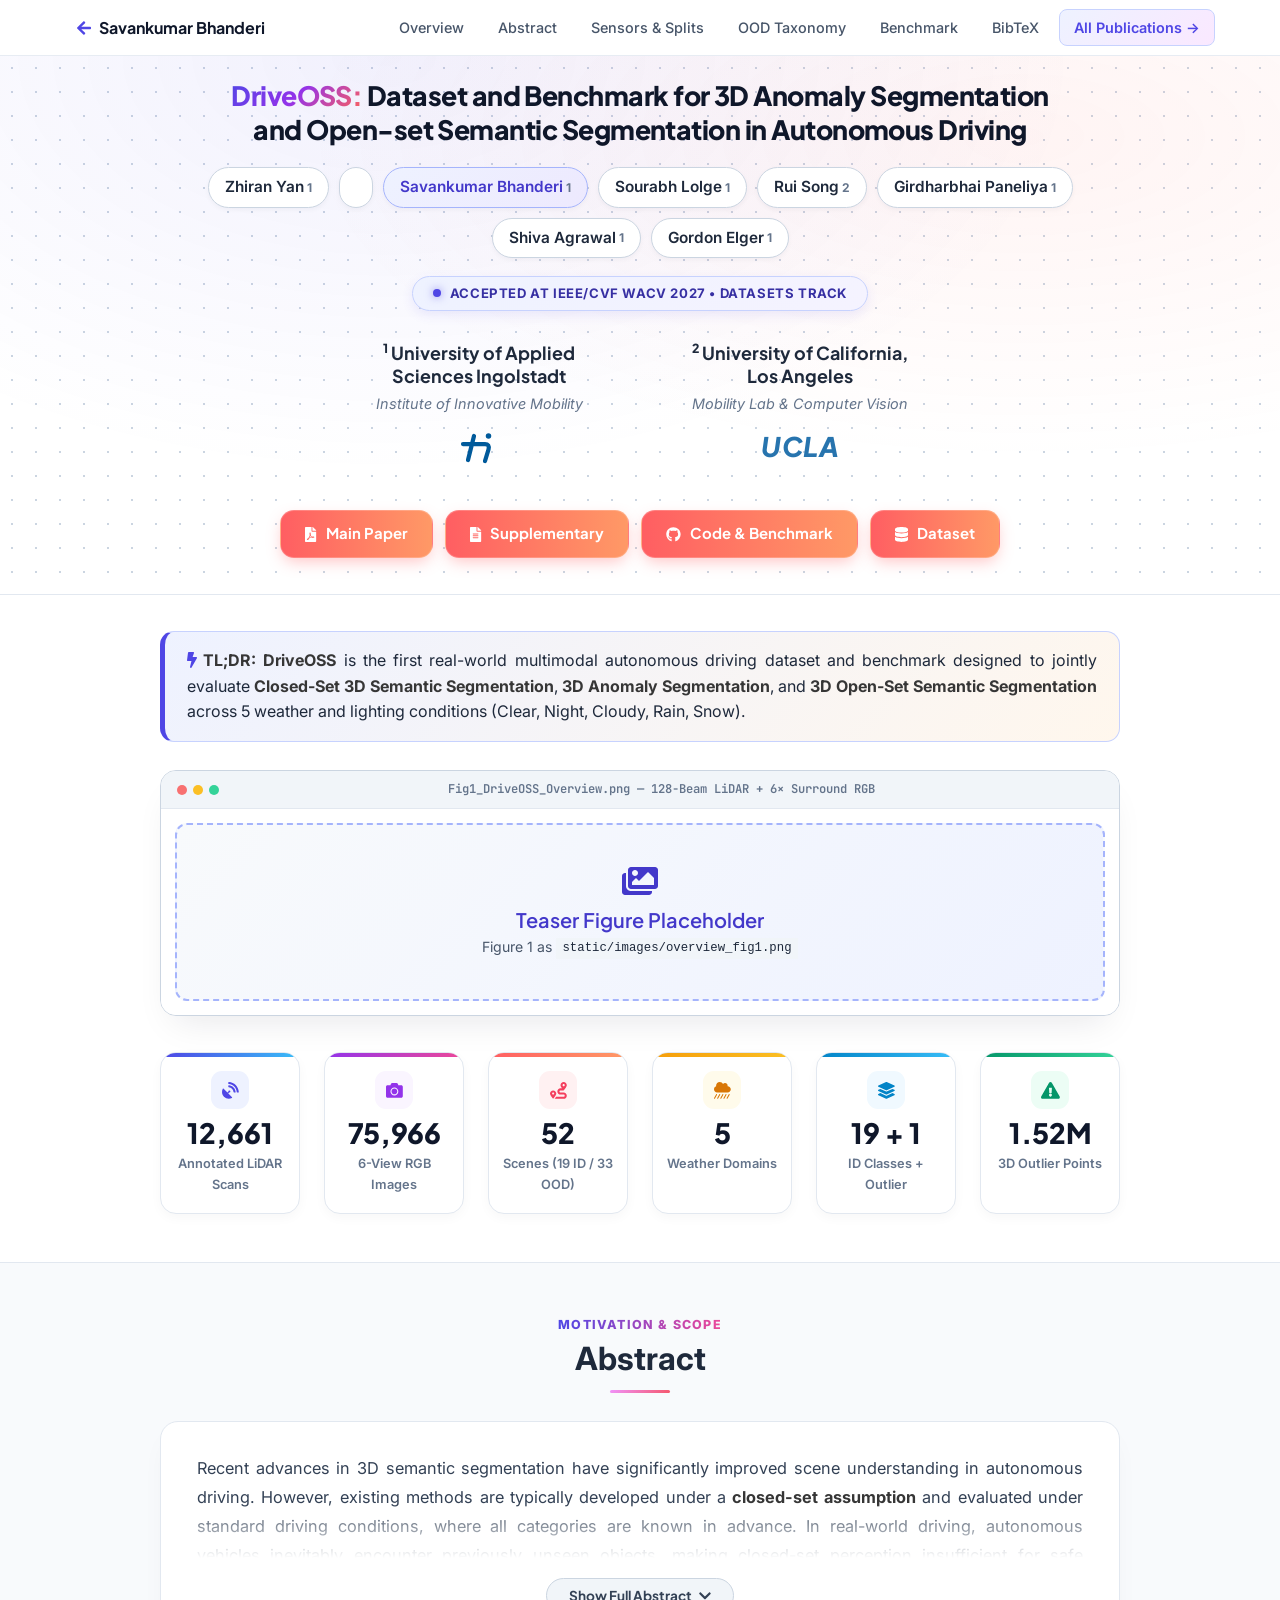
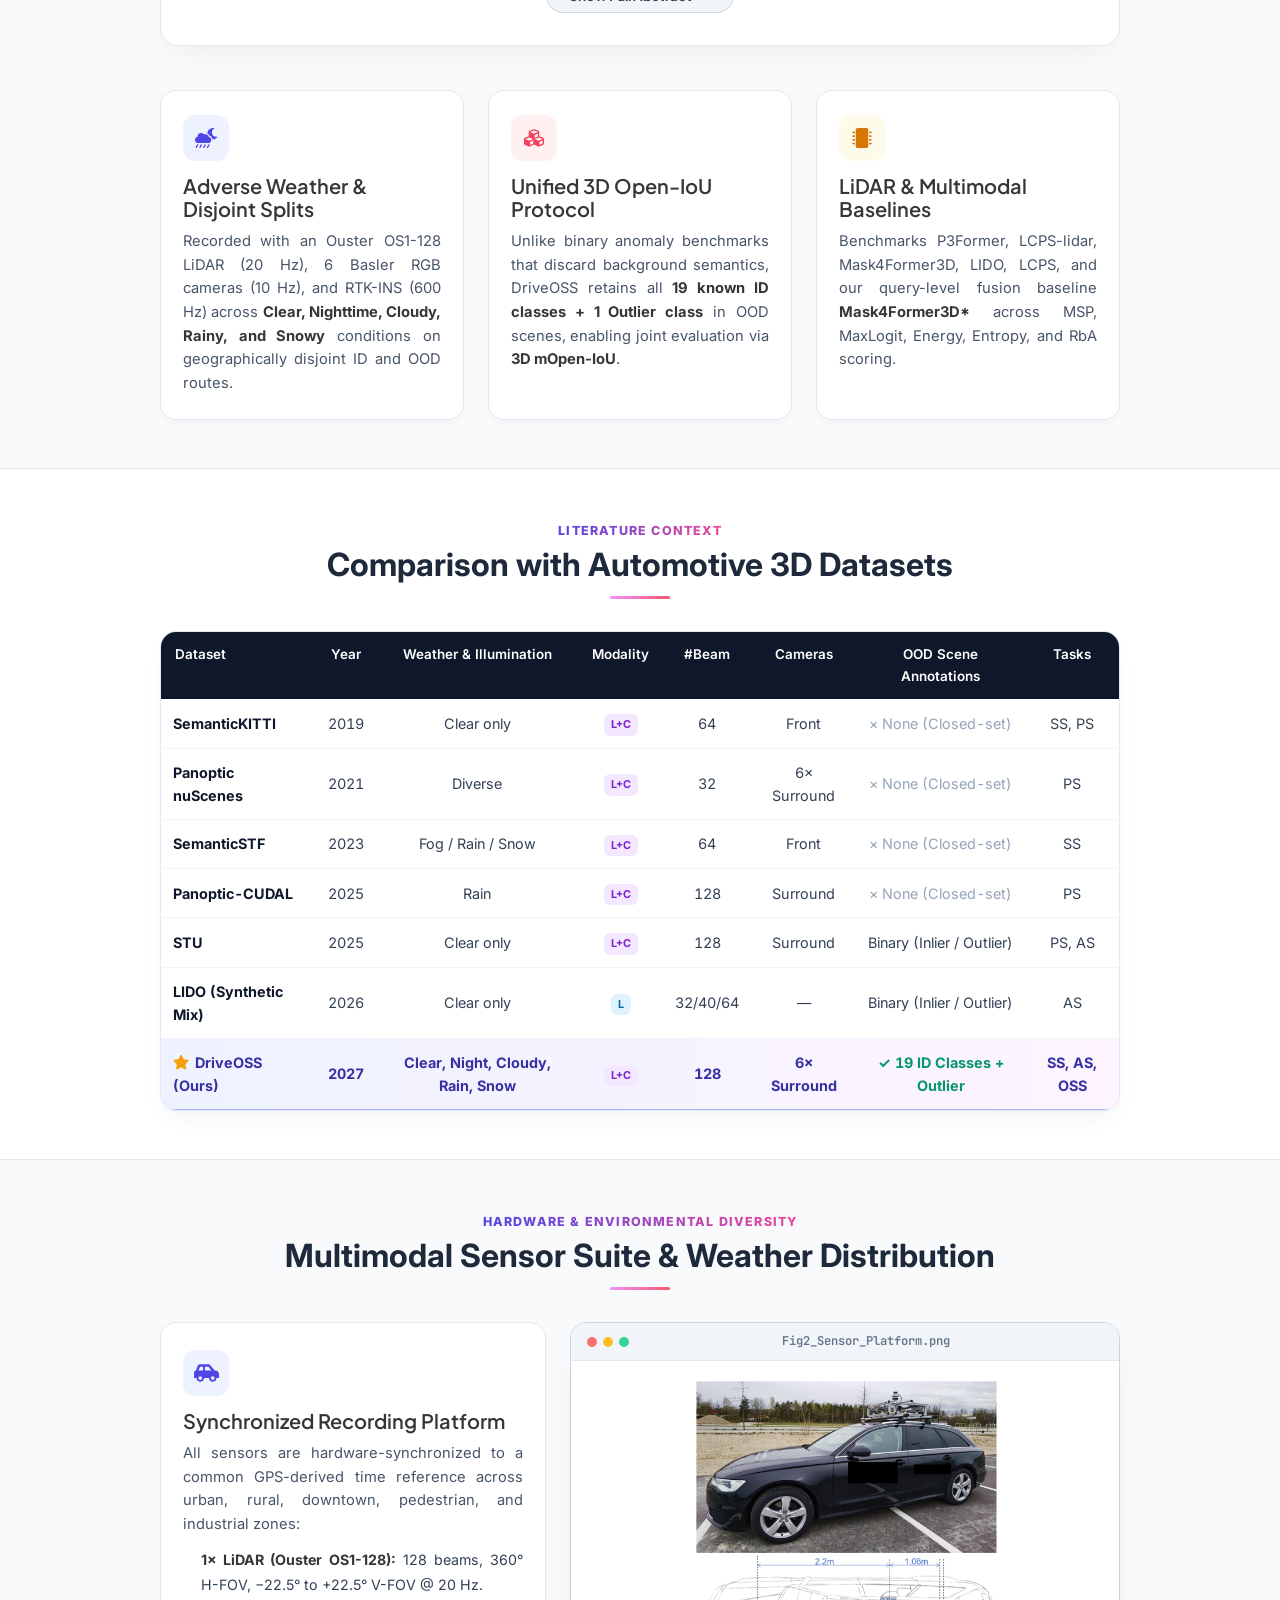
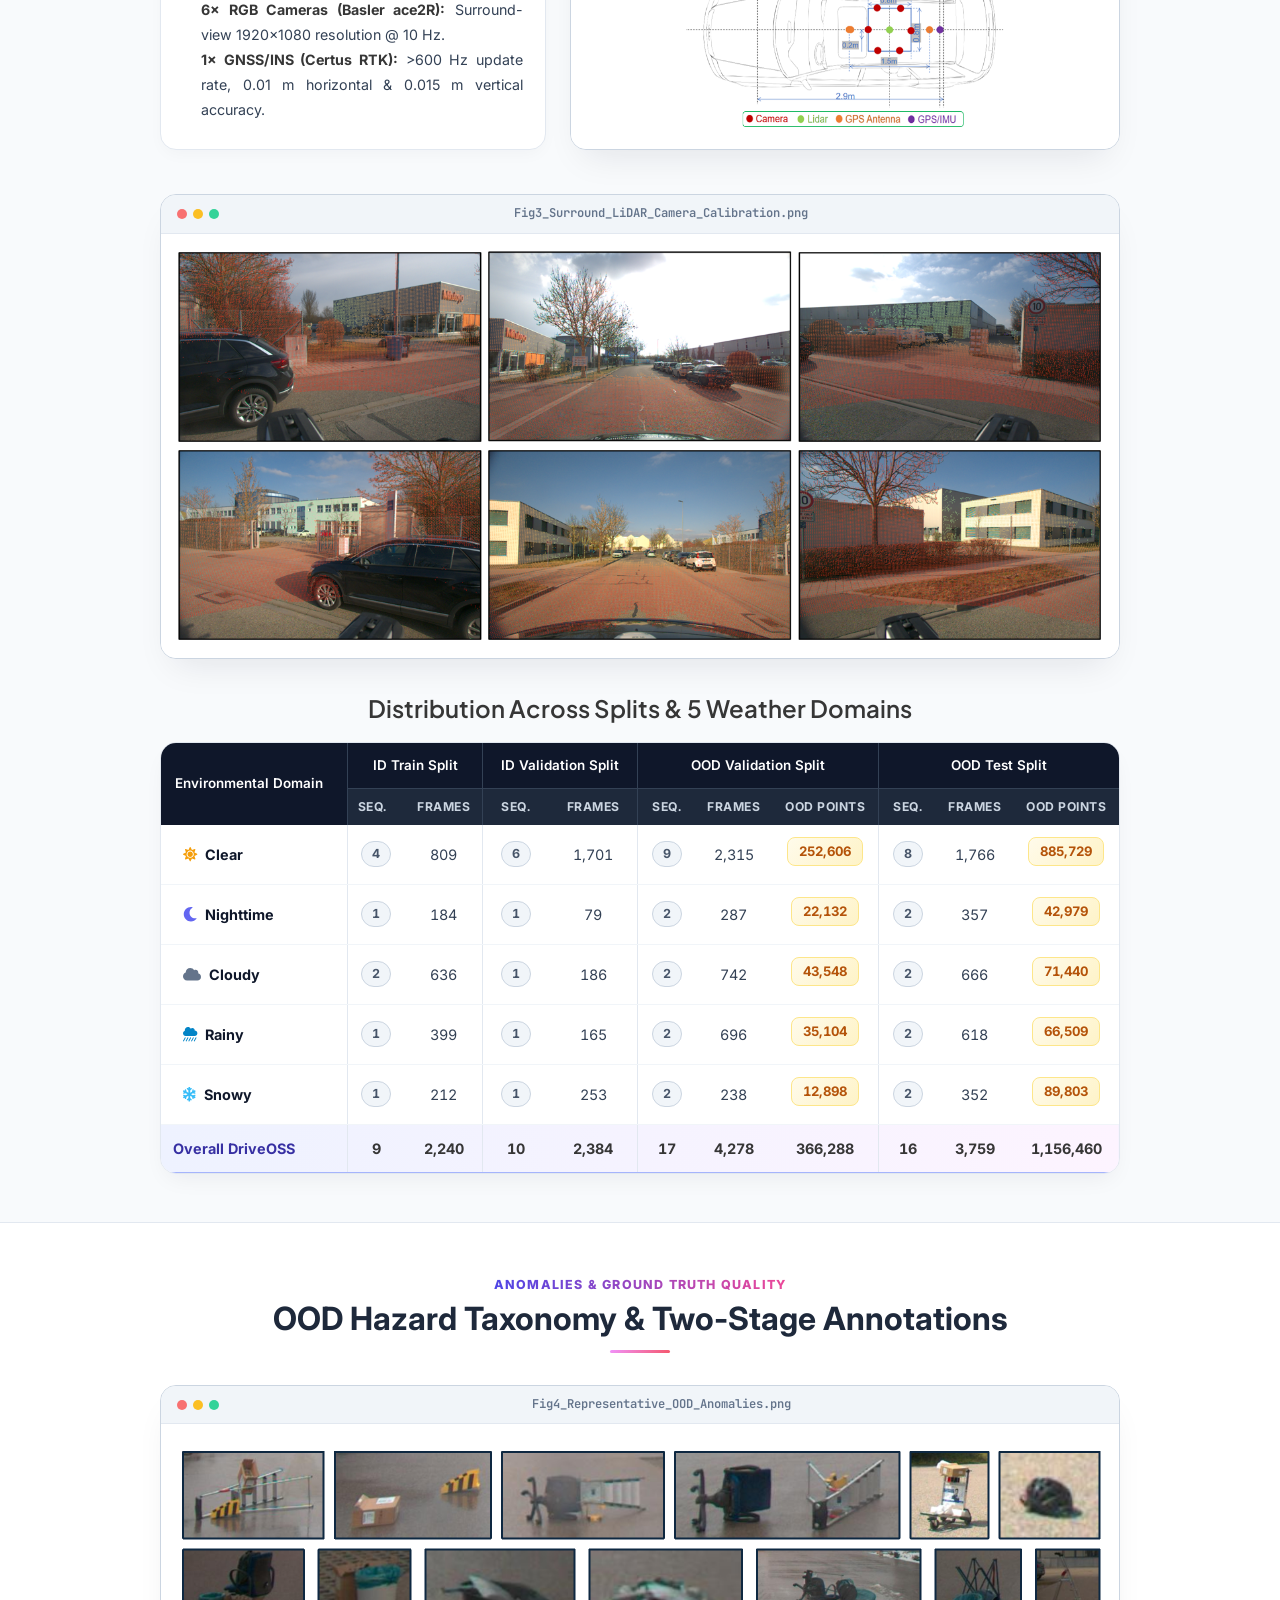
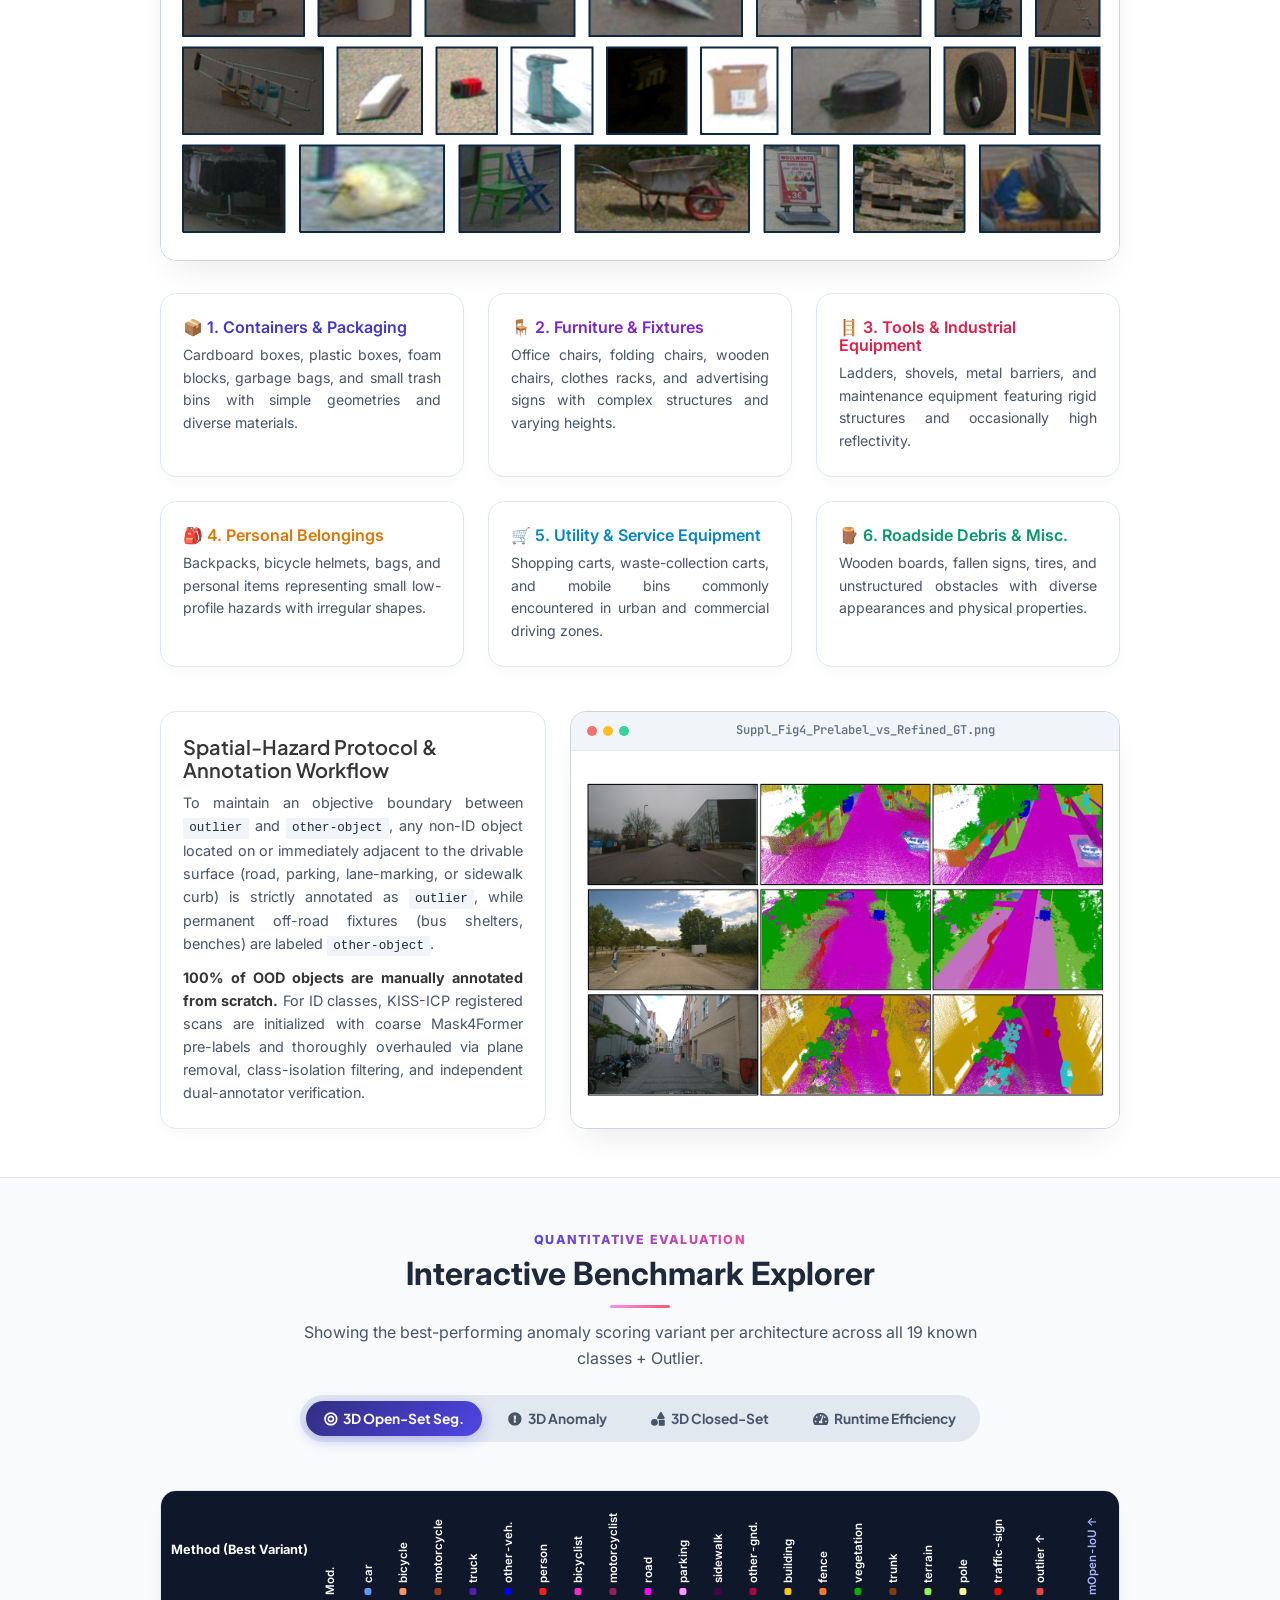
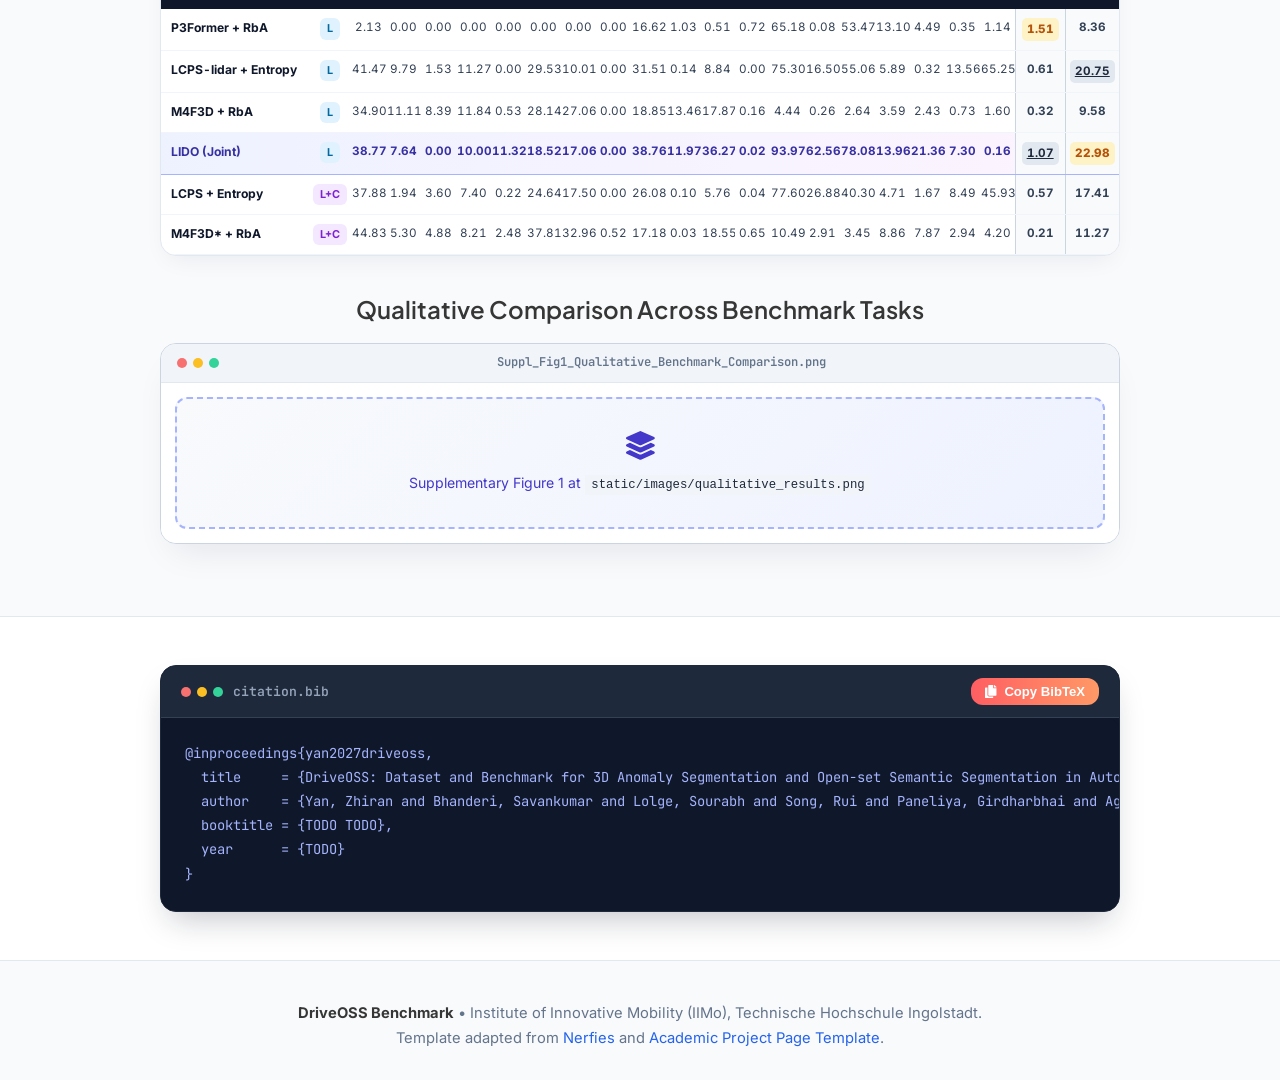
==== commit cd4d1322: "Update author links in index.html Fixed author link for Savankumar Bhanderi and corrected HTML struc" ====
--- a/publications/2027/driveoss/index.html
+++ b/publications/2027/driveoss/index.html
@@ -1064,10 +1064,11 @@
       <!-- Interactive Author Chips -->
       <div class="authors-wrap">
         <a href="#overview" class="author-chip"><span class="author-name">Zhiran Yan</span><sup>1</sup></a>
-        <a href="https://bhanderisavan.github.io" class="author-chip is-self">
+        <!-- <a href="https://bhanderisavan.github.io" class="author-chip is-self">
           <i class="fas fa-user-astronaut" style="margin-right:6px; font-size:0.82rem;"></i>
           <span class="author-name">Savankumar Bhanderi</span><sup>1</sup>
-        </a>
+        </a> -->
+        <a href="#overview" class="author-chip"><a href="https://bhanderisavan.github.io" class="author-chip is-self"<span class="author-name">Savankumar Bhanderi</span><sup>1</sup></a>
         <a href="#overview" class="author-chip"><span class="author-name">Sourabh Lolge</span><sup>1</sup></a>
         <a href="#overview" class="author-chip"><span class="author-name">Rui Song</span><sup>2</sup></a>
         <a href="#overview" class="author-chip"><span class="author-name">Girdharbhai Paneliya</span><sup>1</sup></a>
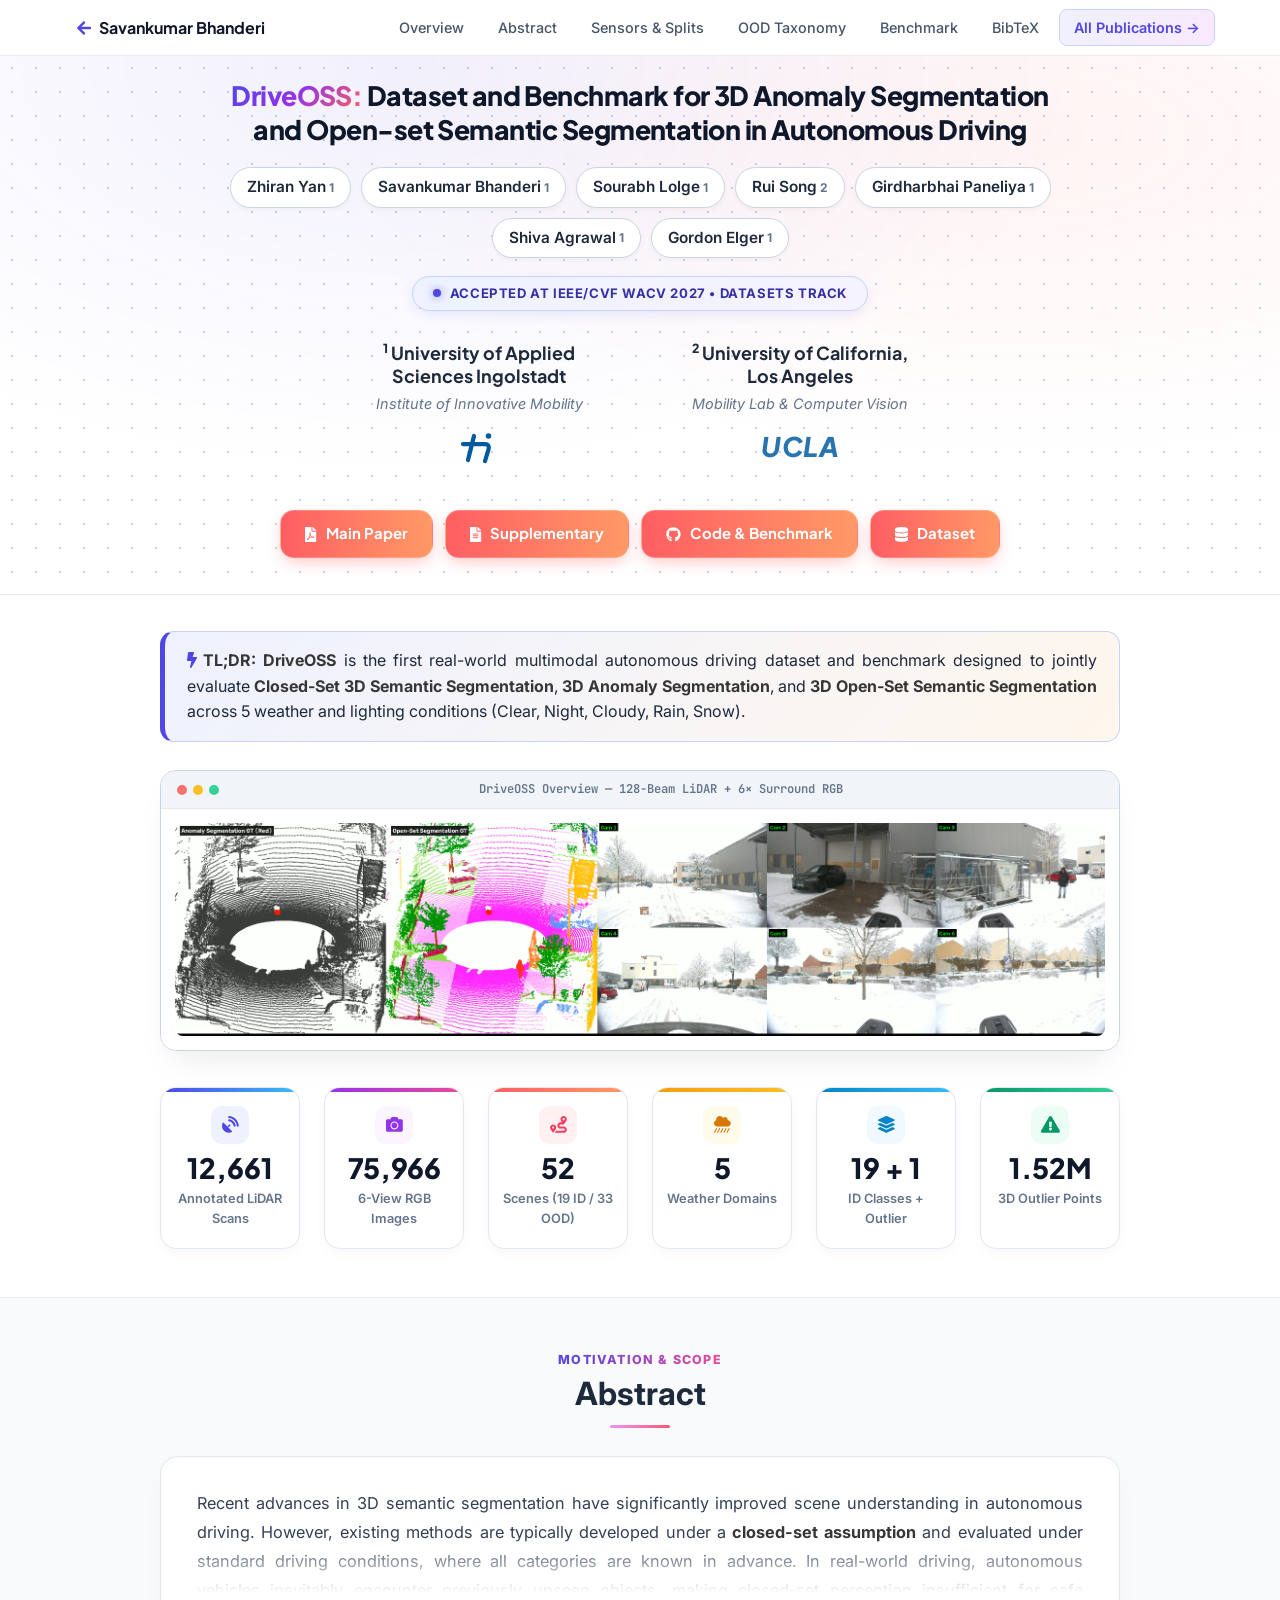
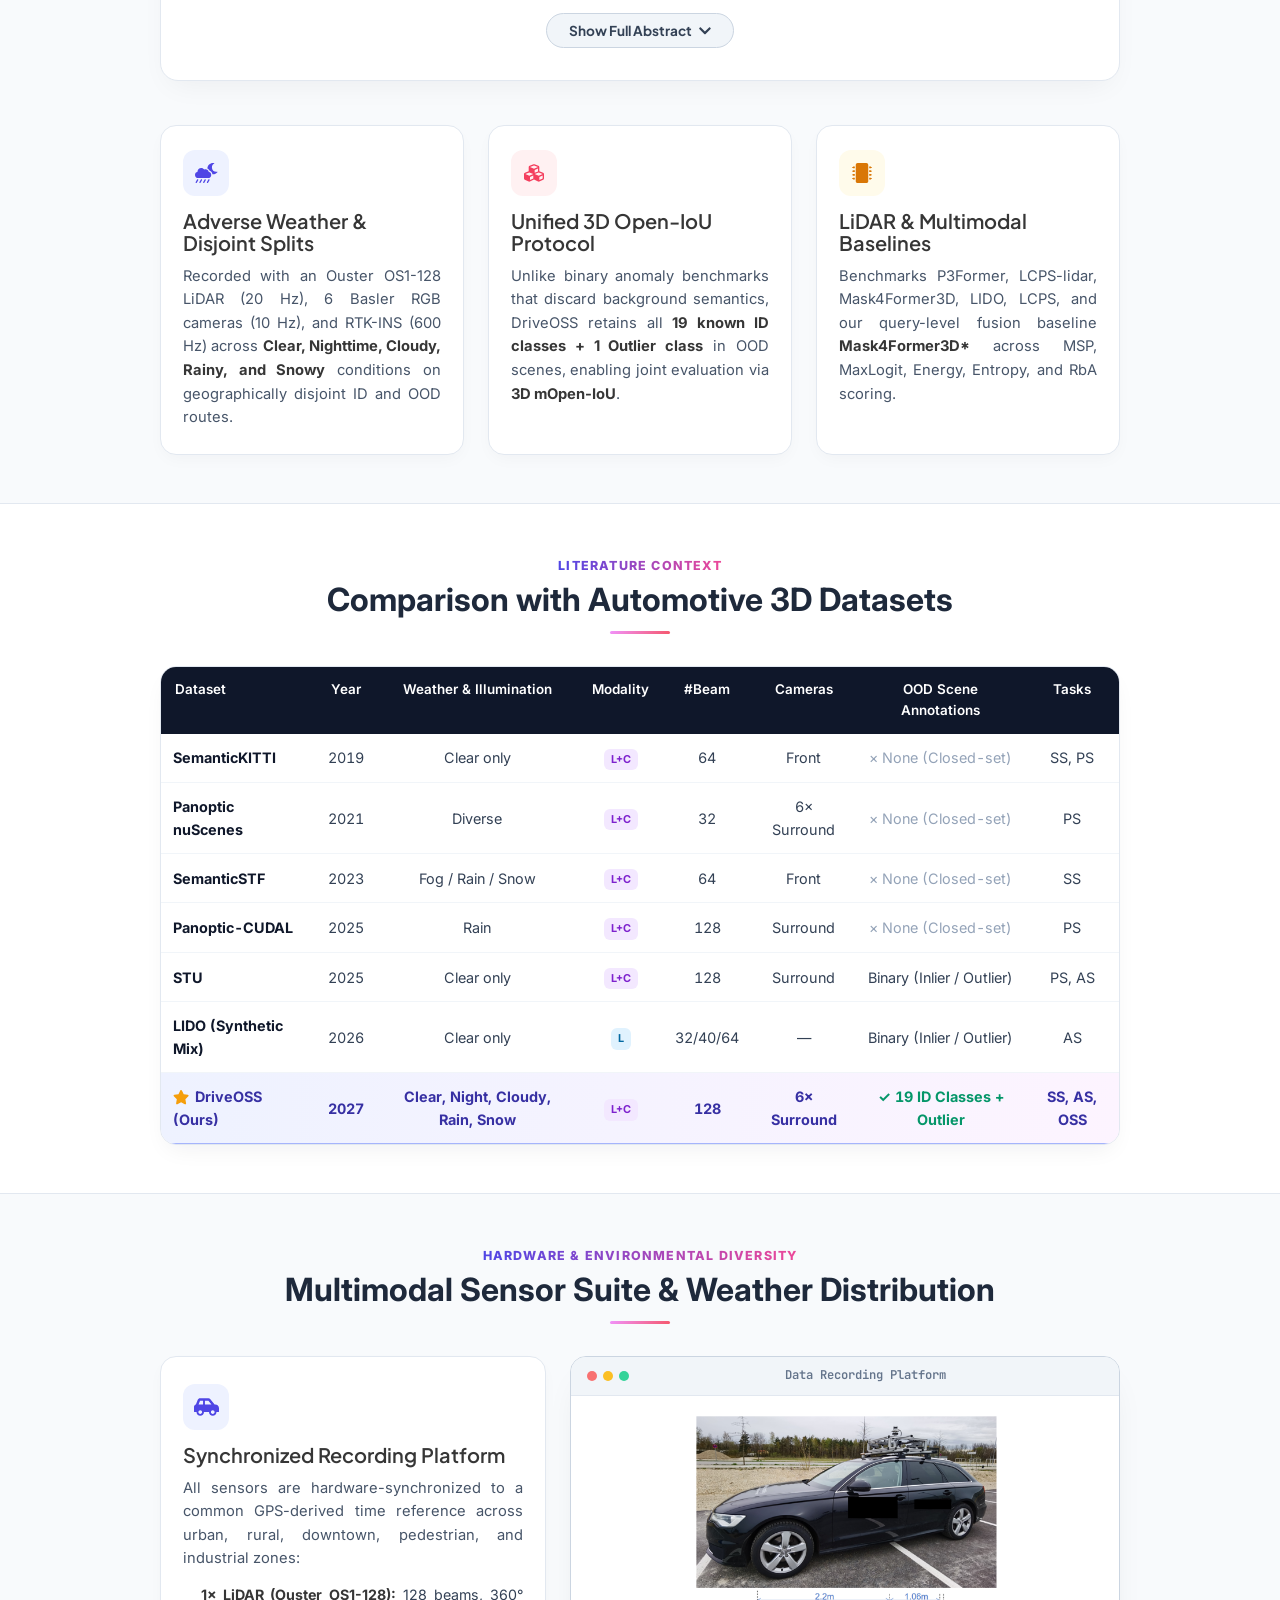
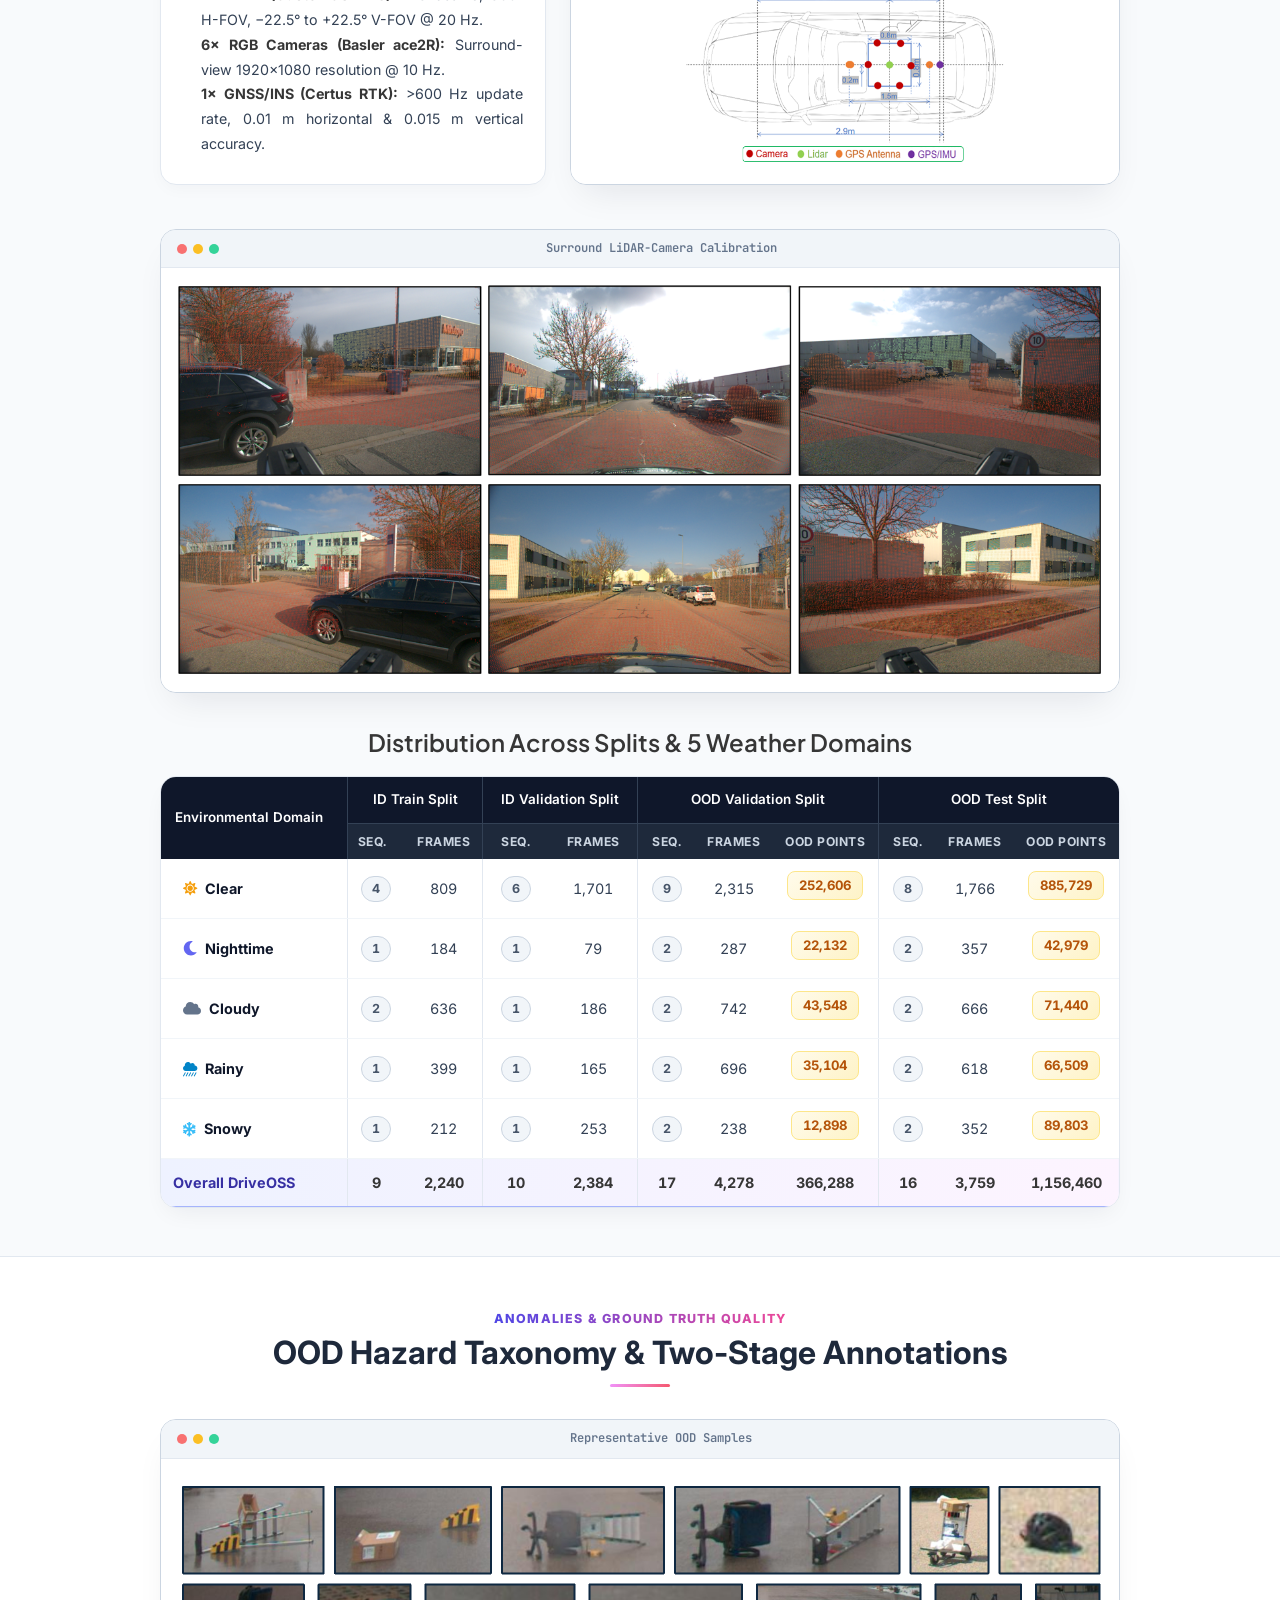
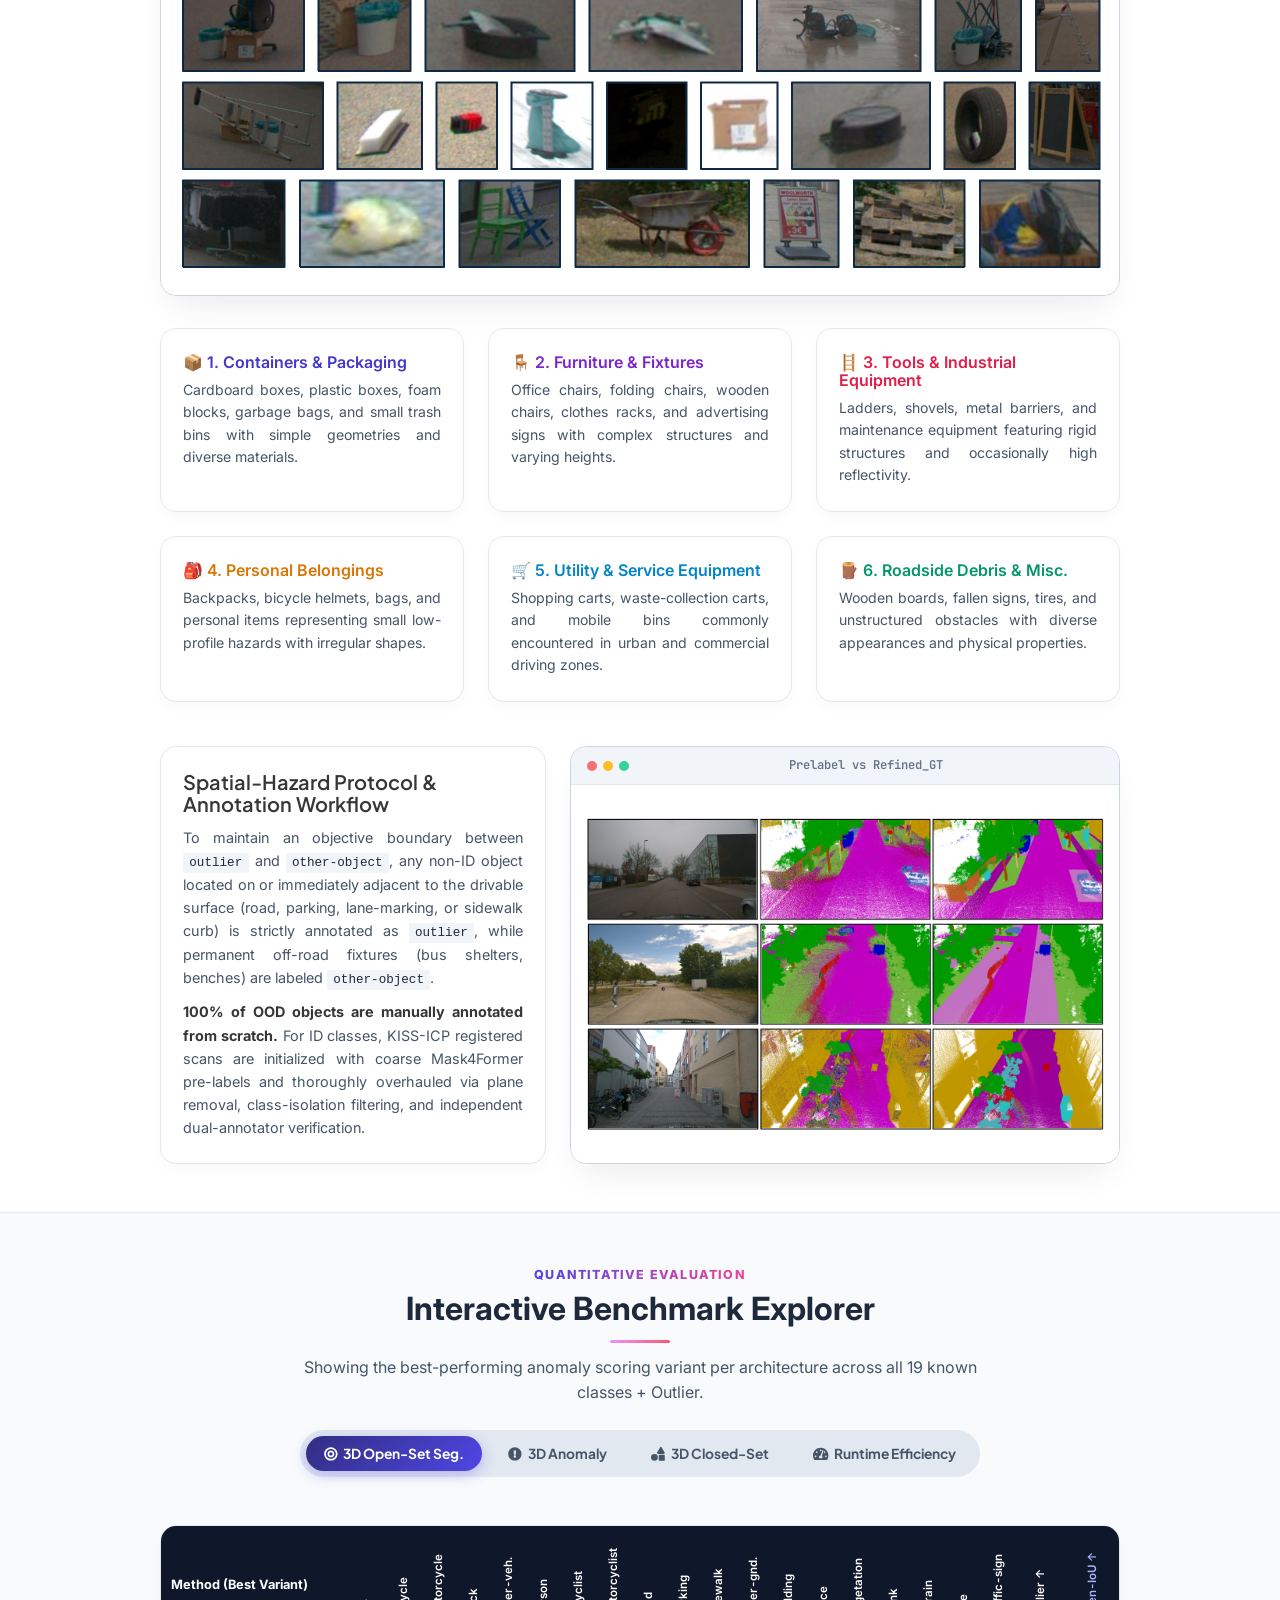
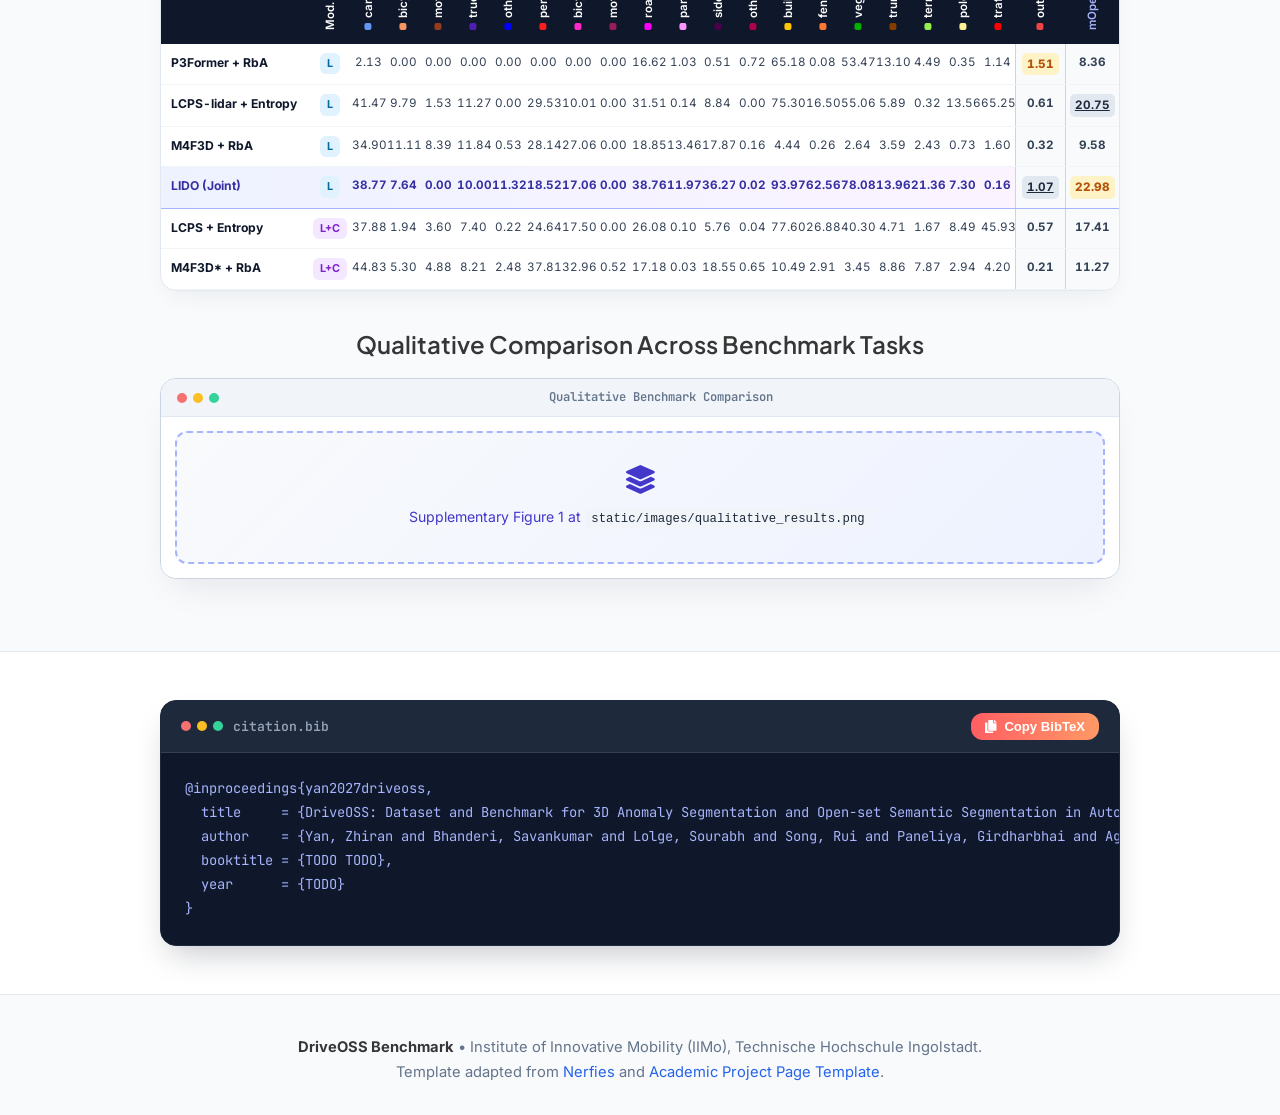
==== commit 3274b338: "Update window titles for media sections" ====
--- a/publications/2027/driveoss/index.html
+++ b/publications/2027/driveoss/index.html
@@ -1068,7 +1068,7 @@
           <i class="fas fa-user-astronaut" style="margin-right:6px; font-size:0.82rem;"></i>
           <span class="author-name">Savankumar Bhanderi</span><sup>1</sup>
         </a> -->
-        <a href="#overview" class="author-chip"><a href="https://bhanderisavan.github.io" class="author-chip is-self"<span class="author-name">Savankumar Bhanderi</span><sup>1</sup></a>
+        <a href="#overview" class="author-chip"><span class="author-name">Savankumar Bhanderi</span><sup>1</sup></a>
         <a href="#overview" class="author-chip"><span class="author-name">Sourabh Lolge</span><sup>1</sup></a>
         <a href="#overview" class="author-chip"><span class="author-name">Rui Song</span><sup>2</sup></a>
         <a href="#overview" class="author-chip"><span class="author-name">Girdharbhai Paneliya</span><sup>1</sup></a>
@@ -1159,7 +1159,7 @@
       <div class="media-window">
         <div class="media-window-bar">
           <div class="window-dots"><span class="dot-red"></span><span class="dot-amber"></span><span class="dot-green"></span></div>
-          <span class="window-title">Fig1_DriveOSS_Overview.png &mdash; 128-Beam LiDAR + 6&times; Surround RGB</span>
+          <span class="window-title">DriveOSS Overview &mdash; 128-Beam LiDAR + 6&times; Surround RGB</span>
           <span></span>
         </div>
         <div class="media-body">
@@ -1353,7 +1353,7 @@
           <div class="media-window" style="margin-bottom: 0;">
             <div class="media-window-bar">
               <div class="window-dots"><span class="dot-red"></span><span class="dot-amber"></span><span class="dot-green"></span></div>
-              <span class="window-title">Fig2_Sensor_Platform.png</span>
+              <span class="window-title">Data Recording Platform</span>
               <span></span>
             </div>
             <div class="media-body">
@@ -1371,7 +1371,7 @@
       <div class="media-window" style="margin-bottom: 2.25rem;">
         <div class="media-window-bar">
           <div class="window-dots"><span class="dot-red"></span><span class="dot-amber"></span><span class="dot-green"></span></div>
-          <span class="window-title">Fig3_Surround_LiDAR_Camera_Calibration.png</span>
+          <span class="window-title">Surround LiDAR-Camera Calibration</span>
           <span></span>
         </div>
         <div class="media-body">
@@ -1505,7 +1505,7 @@
       <div class="media-window" style="margin-bottom: 2rem;">
         <div class="media-window-bar">
           <div class="window-dots"><span class="dot-red"></span><span class="dot-amber"></span><span class="dot-green"></span></div>
-          <span class="window-title">Fig4_Representative_OOD_Anomalies.png</span>
+          <span class="window-title">Representative OOD Samples</span>
           <span></span>
         </div>
         <div class="media-body">
@@ -1573,7 +1573,7 @@
           <div class="media-window" style="margin-bottom: 0;">
             <div class="media-window-bar">
               <div class="window-dots"><span class="dot-red"></span><span class="dot-amber"></span><span class="dot-green"></span></div>
-              <span class="window-title">Suppl_Fig4_Prelabel_vs_Refined_GT.png</span>
+              <span class="window-title">Prelabel vs Refined_GT</span>
               <span></span>
             </div>
             <div class="media-body">
@@ -1791,7 +1791,7 @@
         <div class="media-window">
           <div class="media-window-bar">
             <div class="window-dots"><span class="dot-red"></span><span class="dot-amber"></span><span class="dot-green"></span></div>
-            <span class="window-title">Suppl_Fig1_Qualitative_Benchmark_Comparison.png</span>
+            <span class="window-title">Qualitative Benchmark Comparison</span>
             <span></span>
           </div>
           <div class="media-body">
